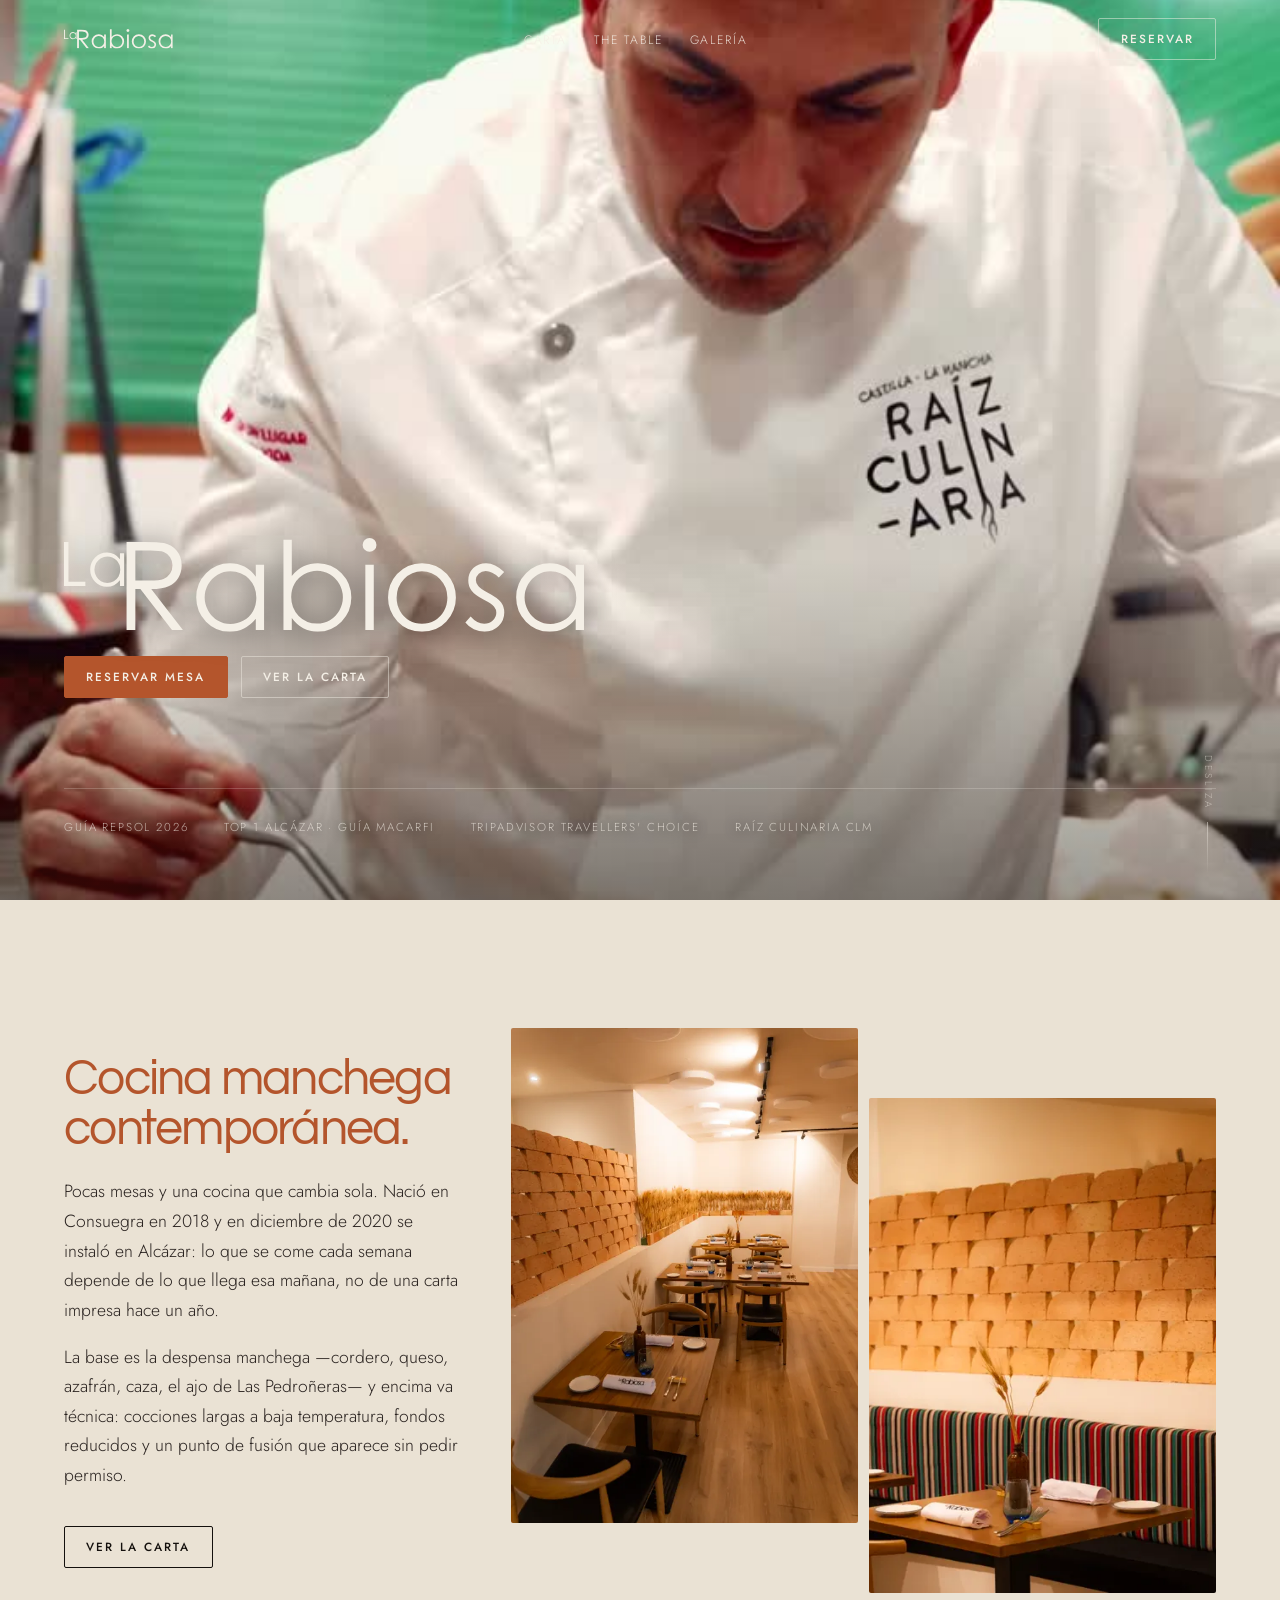
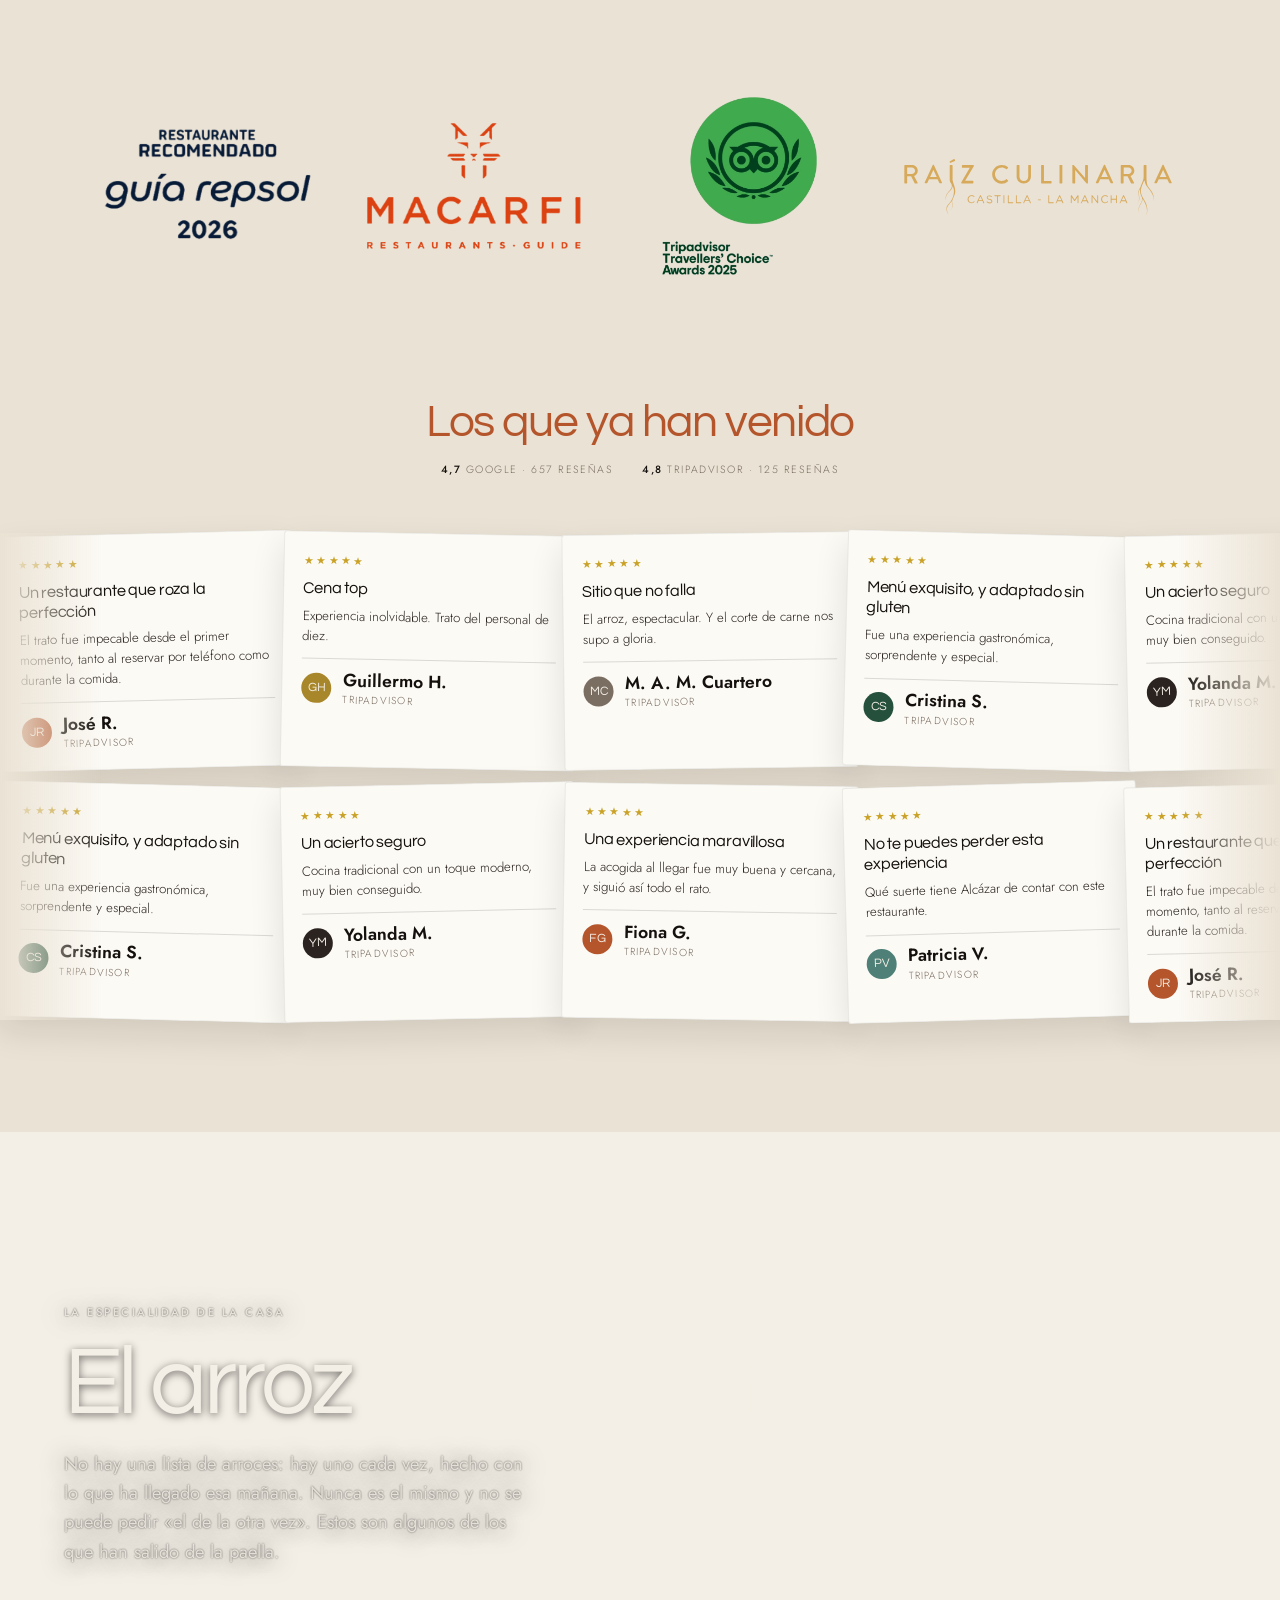
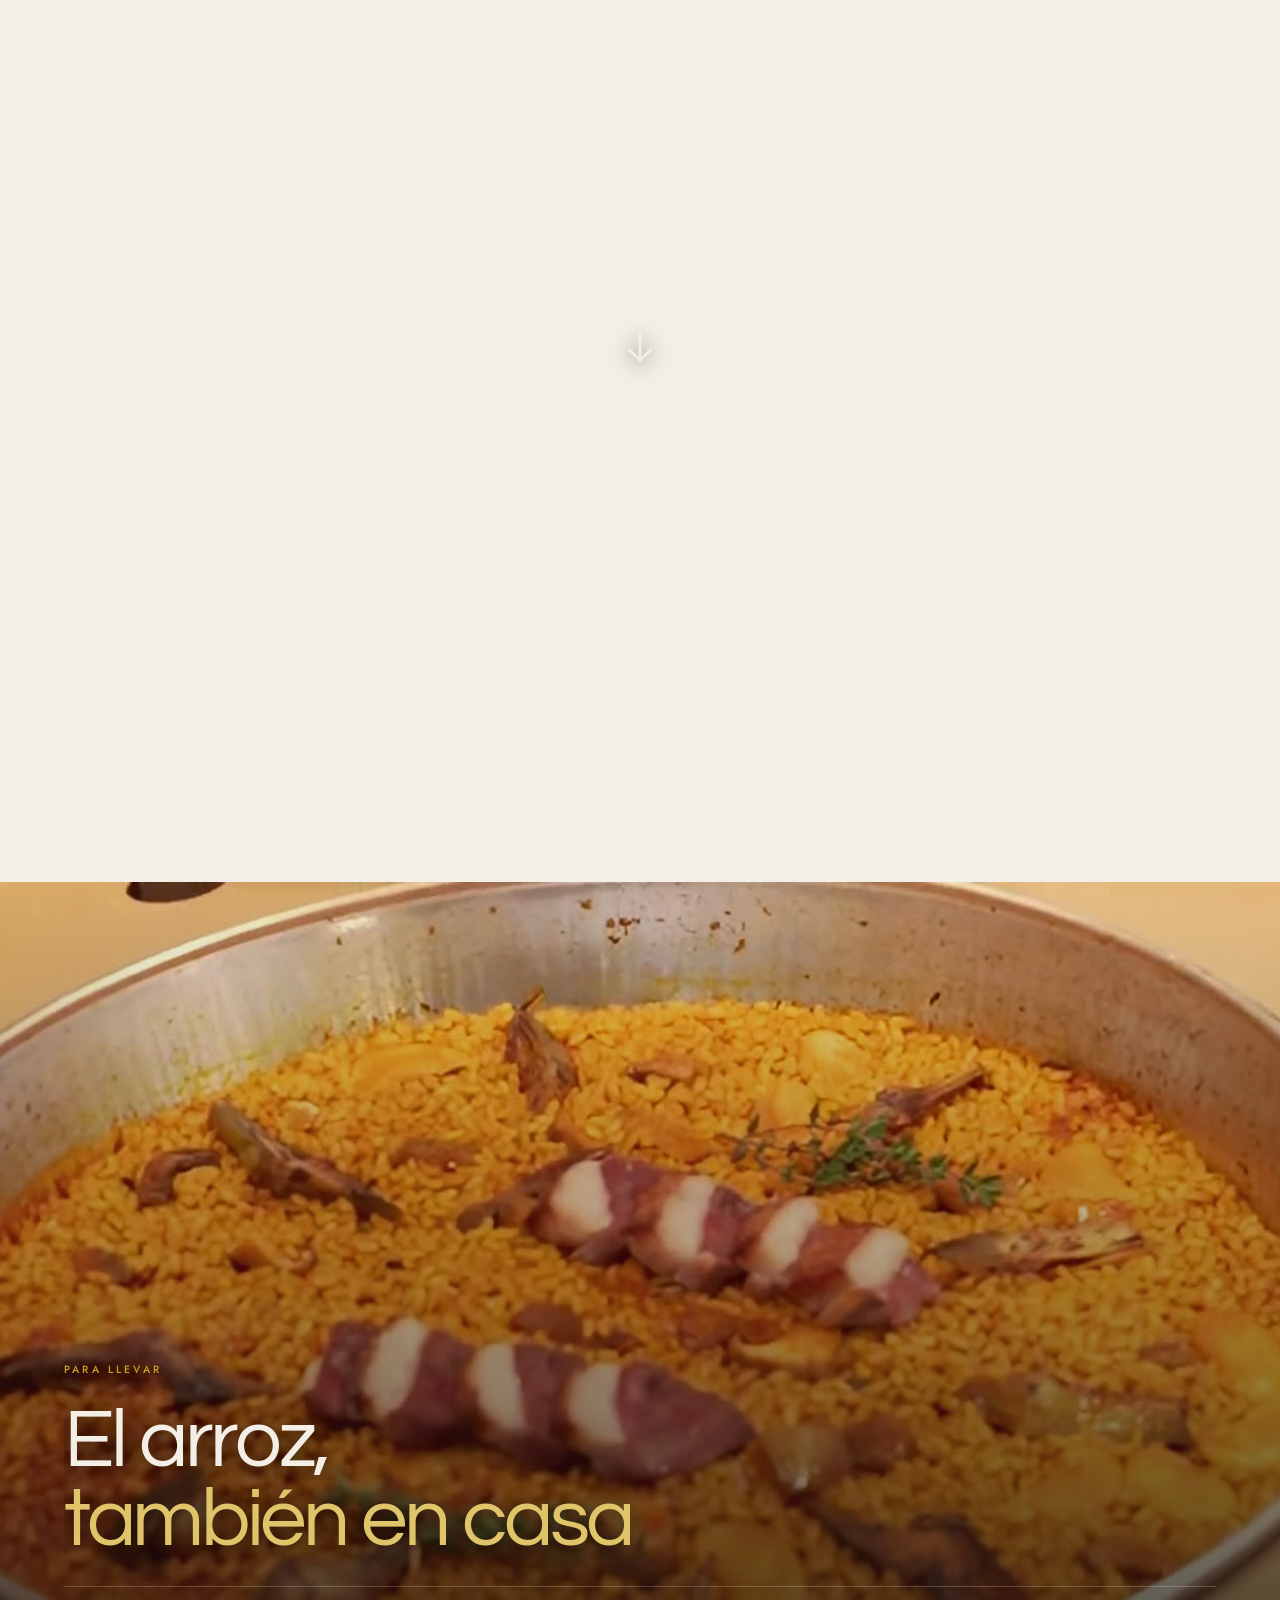
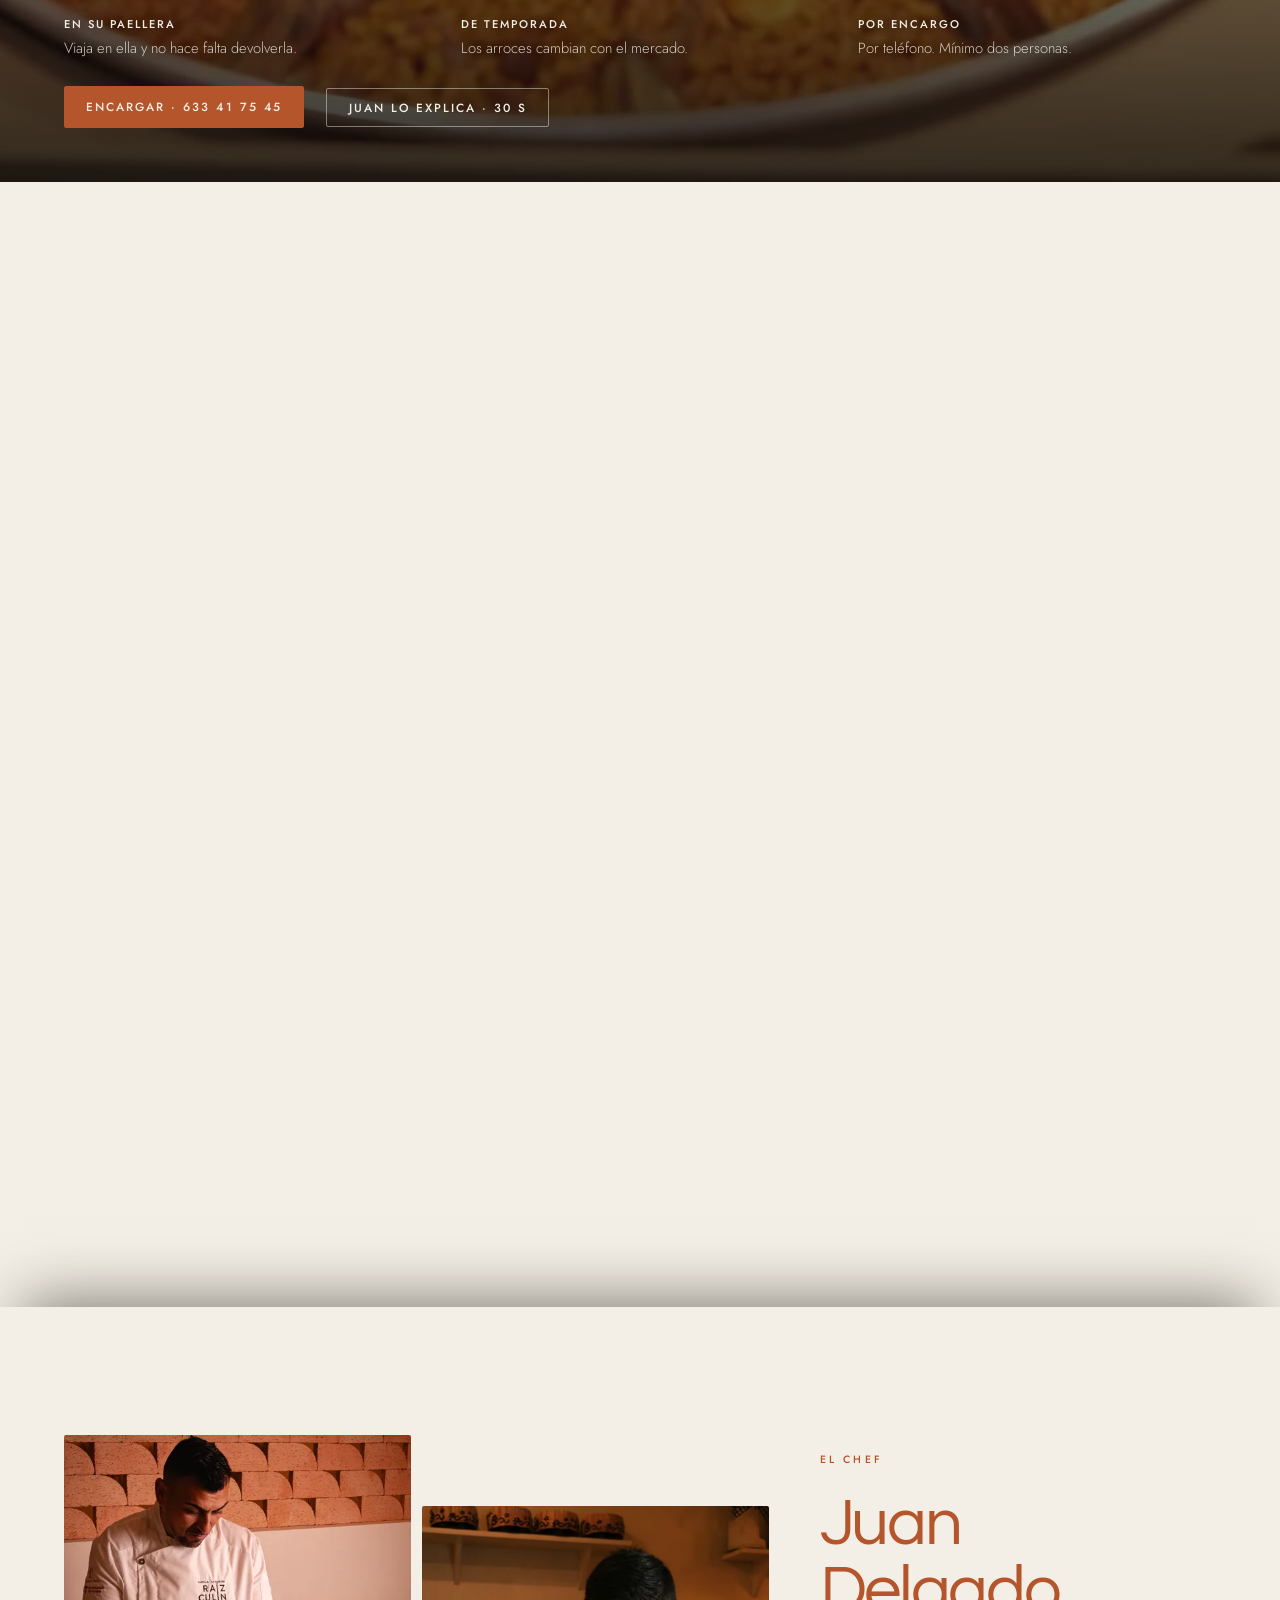
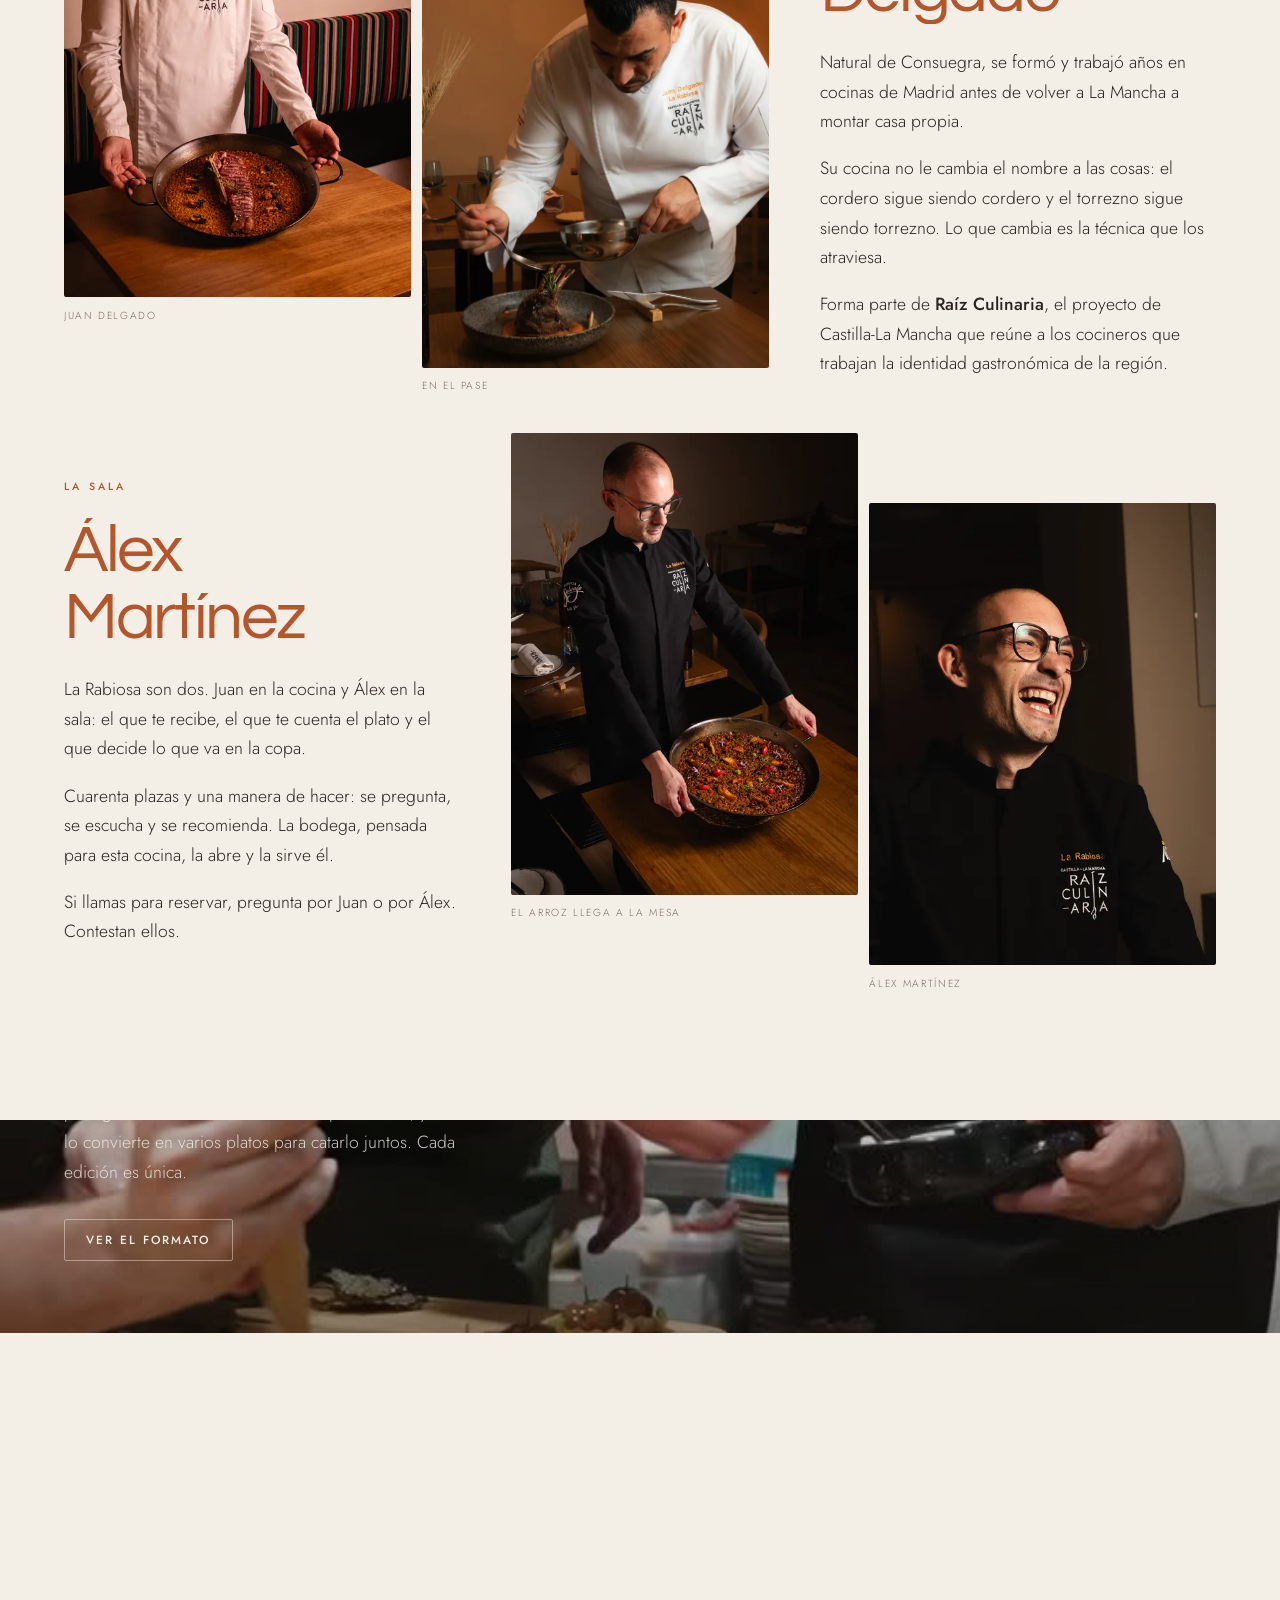
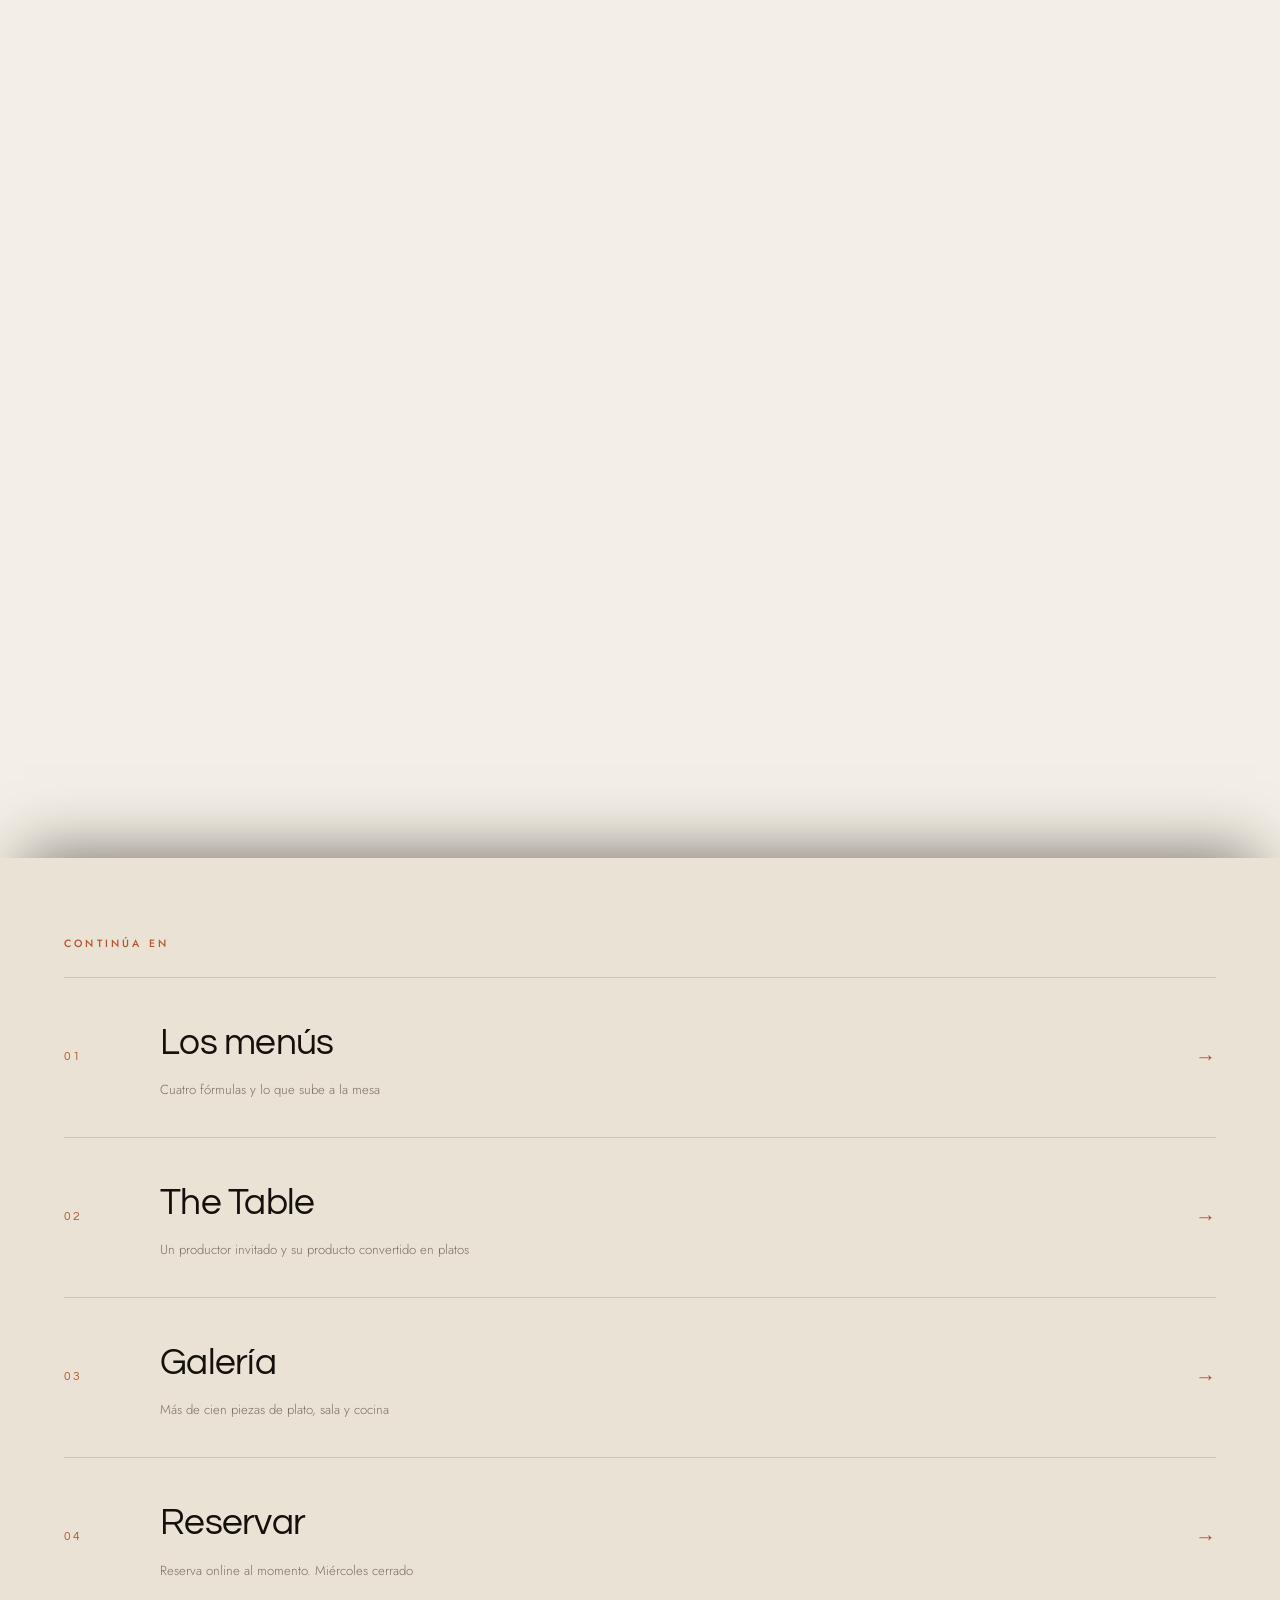
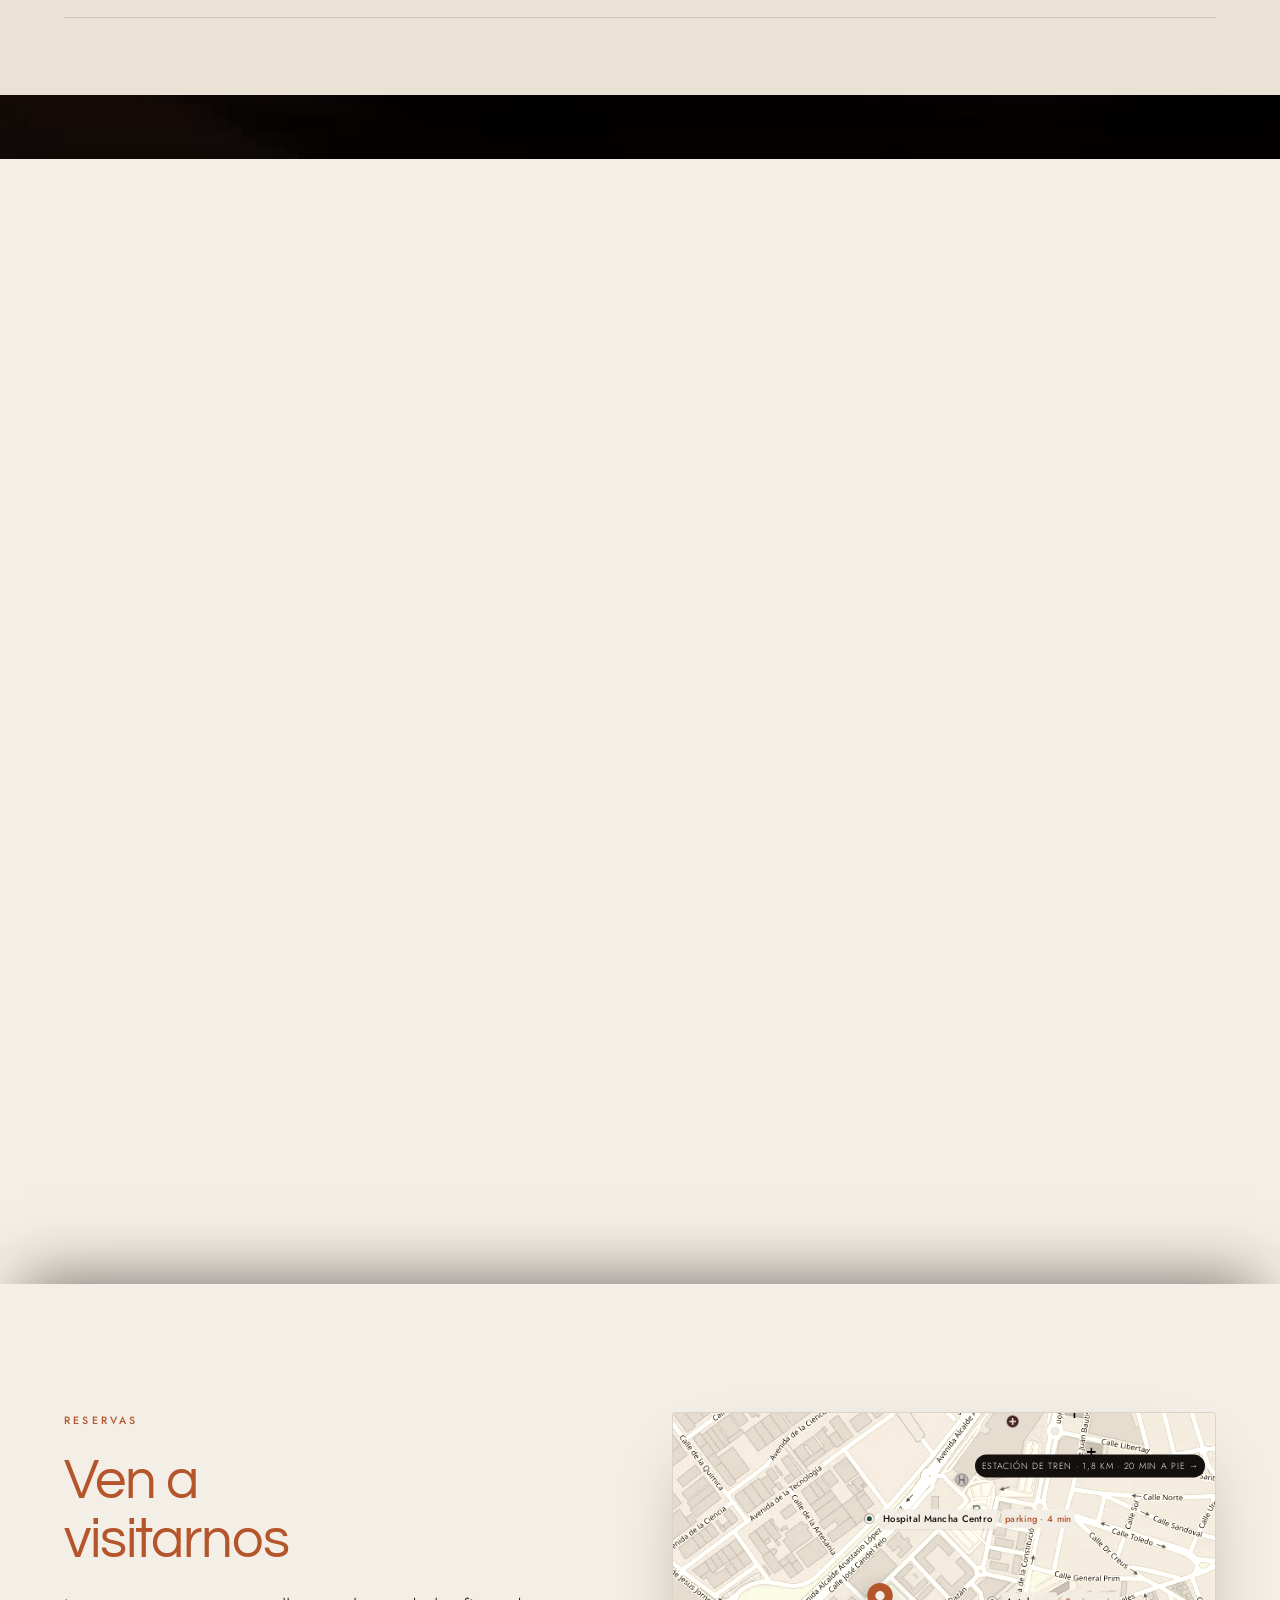
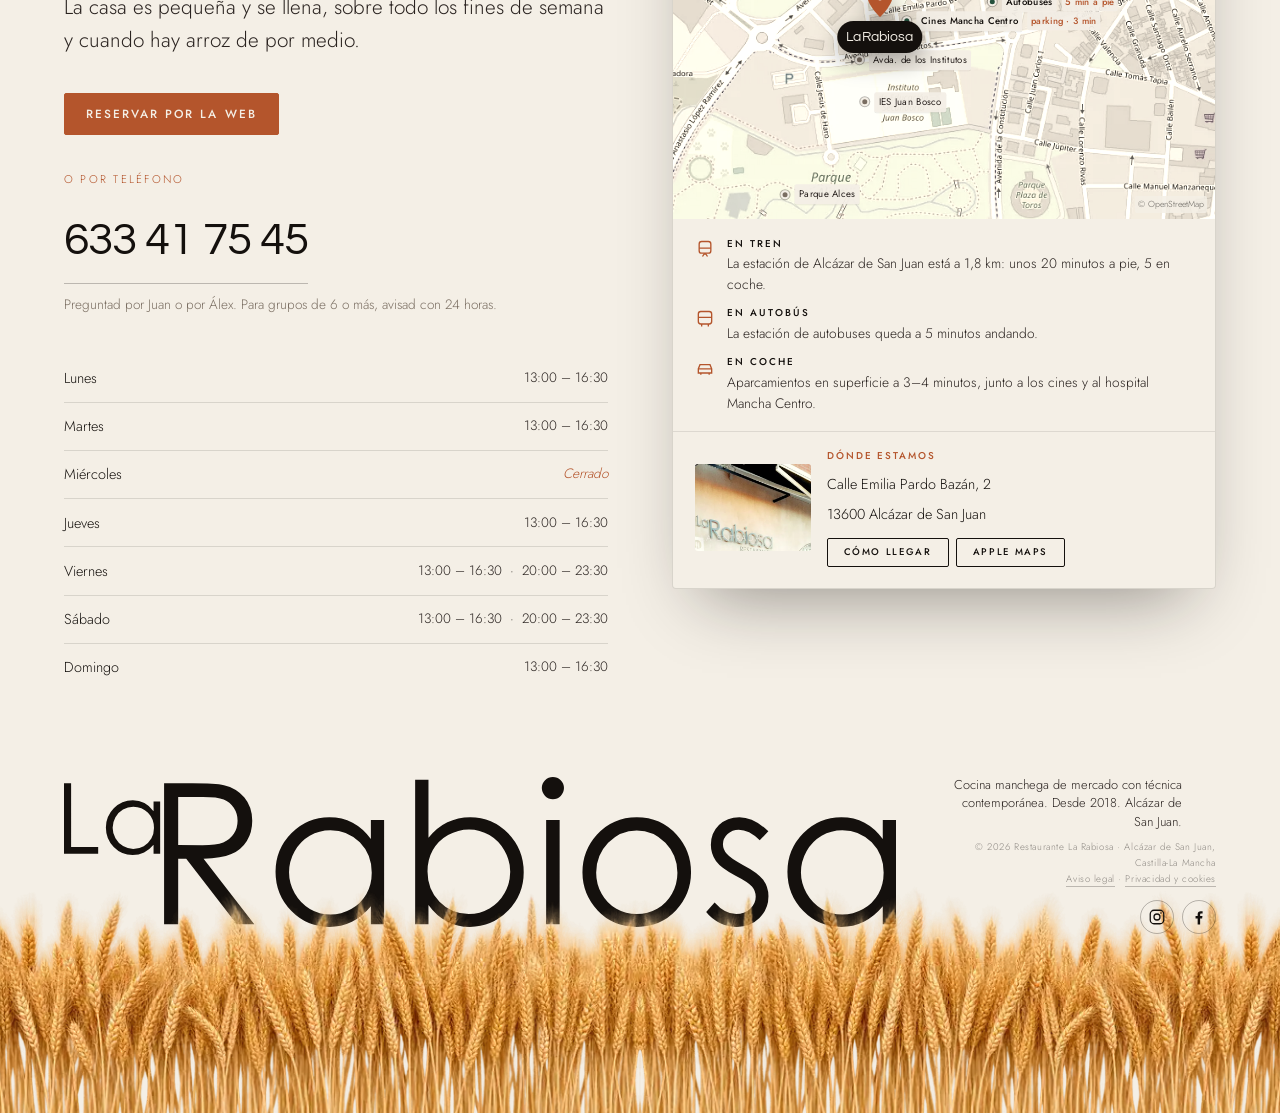
==== index.html @ cf9646ac "Web de La Rabiosa lista para publicar Sitio estático (HTML, CSS y JS sin build) del Restaurante La R" ====
<!DOCTYPE html>
<html lang="es">
<head>
<meta charset="utf-8">
<meta name="viewport" content="width=device-width, initial-scale=1">
<title>La Rabiosa · Restaurante en Alcázar de San Juan</title>
<meta name="description" content="Cocina manchega de mercado con técnica contemporánea. Chef Juan Delgado. Recomendado por la Guía Repsol 2026 y Top 1 de Alcázar de San Juan según la Guía Macarfi. Arroces al momento y menús degustación.">
<meta name="theme-color" content="#14100D">
<meta property="og:type" content="restaurant">
<meta property="og:title" content="La Rabiosa · Restaurante en Alcázar de San Juan">
<meta property="og:description" content="Cocina manchega de mercado con técnica contemporánea. Chef Juan Delgado.">
<meta property="og:image" content="assets/img/poster-hero.jpg?v=20260908">
<meta property="og:locale" content="es_ES">
<meta name="twitter:card" content="summary_large_image">
<link rel="preload" as="font" type="font/woff2" href="assets/fonts/questrial-latin.woff2" crossorigin>
<link rel="preload" as="font" type="font/woff2" href="assets/fonts/jost-latin-var.woff2" crossorigin>
<link rel="stylesheet" href="assets/css/site.css?v=20260917d">
<link rel="icon" href="assets/logo/favicon.svg" type="image/svg+xml">
<link rel="icon" href="assets/logo/favicon-32.png" sizes="32x32" type="image/png">
<link rel="apple-touch-icon" href="assets/logo/apple-touch-icon.png">
<link rel="manifest" href="site.webmanifest">

<script>
/* Intro: el logotipo aparece centrado sobre tinta y viaja hasta su sitio en el hero. En cada carga de la portada, nunca con movimiento reducido.
   Se decide aquí, antes de pintar, para que el hero no parpadee. */
(function(){try{
  var reduce = window.matchMedia('(prefers-reduced-motion: reduce)').matches;
  if(!reduce){ document.documentElement.classList.add('intro-on'); }   /* en cada carga de la portada */
}catch(e){}})();
</script>
<script type="application/ld+json">
{
  "@context":"https://schema.org","@type":"Restaurant",
  "name":"Restaurante La Rabiosa",
  "image":"assets/img/poster-hero.jpg?v=20260908",
  "servesCuisine":["Manchega","Española contemporánea","Arroces"],
  "priceRange":"€€€","telephone":"+34633417545",
  "address":{"@type":"PostalAddress","streetAddress":"Calle Emilia Pardo Bazán, 2","addressLocality":"Alcázar de San Juan","addressRegion":"Ciudad Real","postalCode":"13600","addressCountry":"ES"},
  "geo":{"@type":"GeoCoordinates","latitude":39.39271,"longitude":-3.22247},
  "openingHoursSpecification":[
    {"@type":"OpeningHoursSpecification","dayOfWeek":["Monday","Tuesday","Thursday","Friday","Saturday","Sunday"],"opens":"13:00","closes":"16:30"},
    {"@type":"OpeningHoursSpecification","dayOfWeek":["Friday","Saturday"],"opens":"20:00","closes":"23:30"}
  ],
  "acceptsReservations":"True"
}
</script>
</head>
<body>
<svg width="0" height="0" style="position:absolute" aria-hidden="true" focusable="false"><symbol id="lr-logo" viewBox="-41.87 -75.00 423.95 76.37"><path pathLength="1000" d="M-41.87-35.91L-41.87-71.83L-38.25-71.83L-38.25-39.38L-24.46-39.38L-24.46-35.91L-41.87-35.91ZM3.76-62.48L7.13-62.48L7.13-35.91L3.76-35.91L3.76-40.48Q1.61-37.87-1.06-36.55Q-3.73-35.23-6.91-35.23L-6.91-35.23Q-12.55-35.23-16.54-39.32Q-20.53-43.41-20.53-49.27L-20.53-49.27Q-20.53-55.00-16.50-59.08Q-12.47-63.16-6.81-63.16L-6.81-63.16Q-3.54-63.16-0.89-61.77Q1.76-60.38 3.76-57.59L3.76-57.59L3.76-62.48ZM-6.54-59.86L-6.54-59.86Q-9.40-59.86-11.81-58.46Q-14.23-57.06-15.66-54.52Q-17.09-51.98-17.09-49.15L-17.09-49.15Q-17.09-46.34-15.65-43.77Q-14.21-41.21-11.78-39.78Q-9.35-38.35-6.57-38.35L-6.57-38.35Q-3.76-38.35-1.24-39.77Q1.27-41.19 2.63-43.60Q3.98-46.02 3.98-49.05L3.98-49.05Q3.98-53.66 0.94-56.76Q-2.10-59.86-6.54-59.86ZM9.13 0L9.13-71.83L23.44-71.83Q35.40-71.83 39.65-70.85L39.65-70.85Q46.04-69.38 50.05-64.58Q54.05-59.77 54.05-52.73L54.05-52.73Q54.05-46.88 51.29-42.43Q48.54-37.99 43.41-35.72Q38.28-33.45 29.25-33.40L29.25-33.40L55.08 0L46.19 0L20.41-33.40L16.31-33.40L16.31 0L9.13 0ZM28.96-64.79L16.31-64.79L16.31-40.38L28.66-40.28Q35.84-40.28 39.28-41.65Q42.72-43.02 44.65-46.02Q46.58-49.02 46.58-52.73L46.58-52.73Q46.58-56.35 44.63-59.30Q42.68-62.26 39.50-63.53Q36.33-64.79 28.96-64.79L28.96-64.79ZM114.50-53.13L121.24-53.13L121.24 0L114.50 0L114.50-9.13Q110.21-3.91 104.86-1.27Q99.51 1.37 93.16 1.37L93.16 1.37Q81.88 1.37 73.90-6.81Q65.92-14.99 65.92-26.71L65.92-26.71Q65.92-38.18 73.97-46.34Q82.03-54.49 93.36-54.49L93.36-54.49Q99.90-54.49 105.20-51.71Q110.50-48.93 114.50-43.36L114.50-43.36L114.50-53.13ZM93.90-47.90L93.90-47.90Q88.18-47.90 83.35-45.09Q78.52-42.29 75.66-37.21Q72.80-32.13 72.80-26.46L72.80-26.46Q72.80-20.85 75.68-15.72Q78.56-10.60 83.42-7.74Q88.28-4.88 93.85-4.88L93.85-4.88Q99.46-4.88 104.49-7.71Q109.52-10.55 112.23-15.38Q114.94-20.21 114.94-26.27L114.94-26.27Q114.94-35.50 108.86-41.70Q102.78-47.90 93.90-47.90ZM143.85 0L137.06 0L137.06-73.63L143.85-73.63L143.85-43.99Q148.14-49.27 153.47-51.88Q158.79-54.49 165.14-54.49L165.14-54.49Q176.42-54.49 184.40-46.31Q192.38-38.13 192.38-26.46L192.38-26.46Q192.38-14.94 184.33-6.79Q176.27 1.37 164.94 1.37L164.94 1.37Q158.45 1.37 153.17-1.42Q147.90-4.20 143.85-9.77L143.85-9.77L143.85 0ZM164.40-5.22L164.40-5.22Q170.12-5.22 174.95-8.03Q179.79-10.84 182.64-15.92Q185.50-21.00 185.50-26.66L185.50-26.66Q185.50-32.32 182.62-37.45Q179.74-42.58 174.88-45.43Q170.02-48.29 164.50-48.29L164.50-48.29Q158.89-48.29 153.83-45.43Q148.78-42.58 146.07-37.74Q143.36-32.91 143.36-26.86L143.36-26.86Q143.36-17.63 149.44-11.43Q155.52-5.22 164.40-5.22ZM207.23-75L207.23-75Q209.57-75 211.23-73.34Q212.89-71.68 212.89-69.34L212.89-69.34Q212.89-67.04 211.23-65.38Q209.57-63.72 207.23-63.72L207.23-63.72Q204.93-63.72 203.27-65.38Q201.61-67.04 201.61-69.34L201.61-69.34Q201.61-71.68 203.27-73.34Q204.93-75 207.23-75ZM203.81 0L203.81-53.13L210.69-53.13L210.69 0L203.81 0ZM250-54.49L250-54.49Q262.26-54.49 270.31-45.61L270.31-45.61Q277.64-37.50 277.64-26.42L277.64-26.42Q277.64-15.28 269.90-6.96Q262.16 1.37 250 1.37L250 1.37Q237.79 1.37 230.05-6.96Q222.31-15.28 222.31-26.42L222.31-26.42Q222.31-37.45 229.64-45.56L229.64-45.56Q237.70-54.49 250-54.49ZM250-47.80L250-47.80Q241.50-47.80 235.40-41.50Q229.30-35.21 229.30-26.27L229.30-26.27Q229.30-20.51 232.08-15.53Q234.86-10.55 239.60-7.84Q244.34-5.13 250-5.13L250-5.13Q255.66-5.13 260.40-7.84Q265.14-10.55 267.92-15.53Q270.70-20.51 270.70-26.27L270.70-26.27Q270.70-35.21 264.58-41.50Q258.45-47.80 250-47.80ZM317.04-47.31L317.04-47.31L312.65-42.77Q307.18-48.10 301.95-48.10L301.95-48.10Q298.63-48.10 296.26-45.90Q293.90-43.70 293.90-40.77L293.90-40.77Q293.90-38.18 295.85-35.84L295.85-35.84Q297.80-33.45 304.05-30.22L304.05-30.22Q311.67-26.27 314.40-22.61L314.40-22.61Q317.09-18.90 317.09-14.26L317.09-14.26Q317.09-7.71 312.50-3.17Q307.91 1.37 301.03 1.37L301.03 1.37Q296.44 1.37 292.26-0.63Q288.09-2.64 285.35-6.15L285.35-6.15L289.65-11.04Q294.87-5.13 300.73-5.13L300.73-5.13Q304.83-5.13 307.71-7.76Q310.60-10.40 310.60-13.96L310.60-13.96Q310.60-16.89 308.69-19.19L308.69-19.19Q306.79-21.44 300.10-24.85L300.10-24.85Q292.92-28.56 290.33-32.18L290.33-32.18Q287.74-35.79 287.74-40.43L287.74-40.43Q287.74-46.48 291.87-50.49Q296.00-54.49 302.29-54.49L302.29-54.49Q309.62-54.49 317.04-47.31ZM375.34-53.13L382.08-53.13L382.08 0L375.34 0L375.34-9.13Q371.04-3.91 365.70-1.27Q360.35 1.37 354.00 1.37L354.00 1.37Q342.72 1.37 334.74-6.81Q326.76-14.99 326.76-26.71L326.76-26.71Q326.76-38.18 334.81-46.34Q342.87-54.49 354.20-54.49L354.20-54.49Q360.74-54.49 366.04-51.71Q371.34-48.93 375.34-43.36L375.34-43.36L375.34-53.13ZM354.74-47.90L354.74-47.90Q349.02-47.90 344.19-45.09Q339.36-42.29 336.50-37.21Q333.64-32.13 333.64-26.46L333.64-26.46Q333.64-20.85 336.52-15.72Q339.40-10.60 344.26-7.74Q349.12-4.88 354.69-4.88L354.69-4.88Q360.30-4.88 365.33-7.71Q370.36-10.55 373.07-15.38Q375.78-20.21 375.78-26.27L375.78-26.27Q375.78-35.50 369.70-41.70Q363.62-47.90 354.74-47.90Z"/></symbol></svg>

<div class="intro" id="intro" aria-hidden="true"><div class="intro-scene"><svg class="brand-mark intro-mark" id="introMark" viewBox="0 0 423.95 76.37" aria-hidden="true" focusable="false"><use href="#lr-logo"/></svg><div class="intro-field"></div></div></div>

<nav class="nav nav--brand-late">
  <a href="#top" class="brand" aria-label="La Rabiosa, inicio"><svg class="brand-mark" viewBox="0 0 423.95 76.37" aria-hidden="true" focusable="false"><use href="#lr-logo"/></svg></a>
  <ul class="nav-links">
    <li><a href="carta.html">Carta</a></li>
    <li><a href="the-table.html">The Table</a></li>
    <li><a href="galeria.html">Galería</a></li>
    <li class="nav-mobile-only"><a href="reservar.html">Reservar</a></li>
  </ul>
  <a href="reservar.html" class="btn btn--nav">Reservar</a>
  <button class="burger" aria-label="Abrir menú" aria-expanded="false"><span></span><span></span><span></span></button>
</nav>

<!-- ═══════════ HERO — sin tocar ═══════════ -->
<header class="hero" id="top" data-nav-hold>
  <!-- Vídeo a sangre. Dos versiones: 1620×2880 reescalada con lanczos + nitidez para escritorio (mínimo zoom posible) y 1080×1920 para móvil. La elige el script de abajo antes de que empiece la descarga. -->
  <video autoplay muted loop playsinline poster="assets/img/poster-hero.jpg?v=20260908d" aria-hidden="true" data-src="assets/video/hero-720.mp4?v=20260915j" data-src-hd="assets/video/hero-wide.mp4?v=20260915j"></video>
  <script>(function(){var v=document.currentScript.previousElementSibling;var hd=window.innerWidth>=961;v.src=hd?v.dataset.srcHd:v.dataset.src;})();</script>
  <div class="hero-inner">
    <div class="hero-grid">
      <h1 class="hero-logo"><span class="sr">La Rabiosa</span><svg class="brand-mark" viewBox="0 0 423.95 76.37" aria-hidden="true" focusable="false"><use href="#lr-logo"/></svg></h1>
      <div class="hero-cta">
        <a href="reservar.html" class="btn btn--clay">Reservar mesa</a>
        <a href="carta.html" class="btn btn--ghost-light">Ver la carta</a>
      </div>
      <div class="hero-meta">
        <span>Guía Repsol 2026</span>
        <span>Top 1 Alcázar · Guía Macarfi</span>
        <span>Tripadvisor Travellers' Choice</span>
        <span>Raíz Culinaria CLM</span>
      </div>
    </div>
  </div>
  <div class="scroll-hint" aria-hidden="true">Desliza</div>
</header>

<!-- ═══════════ 02+03 · PROFUNDIDAD ═══════════
     El vídeo queda fijo al fondo. «La casa» pasa por
     encima como panel opaco; al irse, descubre el vídeo,
     que entra en 3D. Después el carrusel sube delante.
     ═══════════════════════════════════════════════ -->
<div class="depth">

  <div class="depth-bg" aria-hidden="true">
    <div class="depth-bg-in">
      <video muted loop playsinline preload="none" poster="assets/img/poster-arroces.jpg?v=20260908e" data-src="assets/video/arroces-720.mp4?v=20260915j" data-src-hd="assets/video/arroces-wide.mp4?v=20260915j"></video>
      <div class="depth-veil"></div>
    </div>
  </div>

  <!-- panel opaco por encima del vídeo -->
  <section class="sec depth-panel" id="casa">
    <div class="wrap editorial editorial--foto">
      <div>
        <h2>
          <span class="rl"><span><em>Cocina manchega</em></span></span>
          <span class="rl"><span><em>contemporánea.</em></span></span>
        </h2>
        <div class="body">
          <p>Pocas mesas y una cocina que cambia sola. Nació en Consuegra en 2018 y en diciembre de 2020 se instaló en Alcázar: lo que se come cada semana depende de lo que llega esa mañana, no de una carta impresa hace un año.</p>
          <p>La base es la despensa manchega —cordero, queso, azafrán, caza, el ajo de Las Pedroñeras— y encima va técnica: cocciones largas a baja temperatura, fondos reducidos y un punto de fusión que aparece sin pedir permiso.</p>
        </div>
        <div style="margin-top:2.2rem"><a href="carta.html" class="btn btn--ink">Ver la carta</a></div>
      </div>

      <div class="cluster cluster--duo">
        <figure class="mask mask--wait">
          <img src="assets/w/sala-2025-1-sm.webp" srcset="assets/w/sala-2025-1-sm.webp 800w, assets/w/sala-2025-1.webp 1600w" sizes="(max-width:620px) 90vw, 30vw" alt="El comedor de La Rabiosa, con la pared de ladrillo y las espigas" style="object-position:50% 70%" loading="lazy" width="800" height="1200">
        </figure>
        <figure class="mask mask--wait">
          <img src="assets/w/mesa-rayas-sm.webp?v=20260917a" srcset="assets/w/mesa-rayas-sm.webp?v=20260917a 440w, assets/w/mesa-rayas.webp?v=20260917a 880w" sizes="(max-width:620px) 90vw, 30vw" alt="Mesa junto al banco de rayas, con la servilleta de la casa" loading="lazy" width="440" height="587">
        </figure>
      </div>
    </div>
  </section>

  <!-- ═══ SELLOS · placas de las guías ═══
       Recortadas del material propio del restaurante.
       Ver LEEME.md — Raíz Culinaria va compuesta.
       ═══════════════════════════════════════ -->
  <section class="sellos" data-arrive aria-label="Reconocimientos">
    <div class="sellos-in">

      <div class="sello">
        <img src="assets/sellos/repsol.webp?v=1787742518" alt="Restaurante Recomendado por la Guía Repsol 2026" loading="lazy" width="500" height="230">
      </div>

      <div class="sello sello--medio">
        <img src="assets/sellos/macarfi.webp?v=1787743295" alt="Guía Macarfi 2026" loading="lazy" width="420" height="188">
      </div>

      <div class="sello sello--grande">
        <img src="assets/sellos/tripadvisor.webp?v=1787742518" alt="Tripadvisor Travellers' Choice Awards 2025" loading="lazy" width="460" height="550">
      </div>

      <div class="sello sello--apaisada">
        <img src="assets/sellos/raiz.svg?v=1787742518" alt="Raíz Culinaria · Castilla-La Mancha" loading="lazy" width="626" height="133">
      </div>

    </div>
  </section>

  <!-- ═══ RESEÑAS · carrusel infinito ═══
       Textos reales de Tripadvisor. Ver LEEME.md
       ═══════════════════════════════════════ -->
  <section class="stack" id="resenas" aria-label="Reseñas de clientes">

    <div class="stack-head">
      <h2><em>Los que ya han venido</em></h2>
      <p class="stack-score">
        <span><b>4,7</b> Google · 657 reseñas</span>
        <span><b>4,8</b> Tripadvisor · 125 reseñas</span>
      </p>
    </div>

    <div class="rvmq-wrap">
      <div class="rvmq">
        <div class="rvrow rvrow--a">
          <article class="rv" style="--r:-1.4deg">
            <div class="stars" aria-label="5 sobre 5">★★★★★</div>
            <h3>Un restaurante que roza la perfección</h3>
            <p>El trato fue impecable desde el primer momento, tanto al reservar por teléfono como durante la comida.</p>
            <footer>
              <span class="rv-ini" style="--av:#B4552C" aria-hidden="true">JR</span>
              <span class="rv-who"><b>José R.</b><span class="src">Tripadvisor</span></span>
            </footer>
          </article>
          <article class="rv" style="--r:1.1deg">
            <div class="stars" aria-label="5 sobre 5">★★★★★</div>
            <h3>Cena top</h3>
            <p>Experiencia inolvidable. Trato del personal de diez.</p>
            <footer>
              <span class="rv-ini" style="--av:#A8862A" aria-hidden="true">GH</span>
              <span class="rv-who"><b>Guillermo H.</b><span class="src">Tripadvisor</span></span>
            </footer>
          </article>
          <article class="rv" style="--r:-0.8deg">
            <div class="stars" aria-label="5 sobre 5">★★★★★</div>
            <h3>Sitio que no falla</h3>
            <p>El arroz, espectacular. Y el corte de carne nos supo a gloria.</p>
            <footer>
              <span class="rv-ini" style="--av:#7A6E62" aria-hidden="true">MC</span>
              <span class="rv-who"><b>M. A. M. Cuartero</b><span class="src">Tripadvisor</span></span>
            </footer>
          </article>
          <article class="rv" style="--r:1.5deg">
            <div class="stars" aria-label="5 sobre 5">★★★★★</div>
            <h3>Menú exquisito, y adaptado sin gluten</h3>
            <p>Fue una experiencia gastronómica, sorprendente y especial.</p>
            <footer>
              <span class="rv-ini" style="--av:#24503C" aria-hidden="true">CS</span>
              <span class="rv-who"><b>Cristina S.</b><span class="src">Tripadvisor</span></span>
            </footer>
          </article>
          <article class="rv" style="--r:-1.2deg">
            <div class="stars" aria-label="5 sobre 5">★★★★★</div>
            <h3>Un acierto seguro</h3>
            <p>Cocina tradicional con un toque moderno, muy bien conseguido.</p>
            <footer>
              <span class="rv-ini" style="--av:#2A2320" aria-hidden="true">YM</span>
              <span class="rv-who"><b>Yolanda M.</b><span class="src">Tripadvisor</span></span>
            </footer>
          </article>
          <article class="rv" style="--r:0.9deg">
            <div class="stars" aria-label="5 sobre 5">★★★★★</div>
            <h3>Una experiencia maravillosa</h3>
            <p>La acogida al llegar fue muy buena y cercana, y siguió así todo el rato.</p>
            <footer>
              <span class="rv-ini" style="--av:#B4552C" aria-hidden="true">FG</span>
              <span class="rv-who"><b>Fiona G.</b><span class="src">Tripadvisor</span></span>
            </footer>
          </article>
          <article class="rv" style="--r:-1.6deg">
            <div class="stars" aria-label="5 sobre 5">★★★★★</div>
            <h3>No te puedes perder esta experiencia</h3>
            <p>Qué suerte tiene Alcázar de contar con este restaurante.</p>
            <footer>
              <span class="rv-ini" style="--av:#4E8078" aria-hidden="true">PV</span>
              <span class="rv-who"><b>Patricia V.</b><span class="src">Tripadvisor</span></span>
            </footer>
          </article>
          <article class="rv" style="--r:1.1deg" aria-hidden="true">
            <div class="stars" aria-label="5 sobre 5">★★★★★</div>
            <h3>Un restaurante que roza la perfección</h3>
            <p>El trato fue impecable desde el primer momento, tanto al reservar por teléfono como durante la comida.</p>
            <footer>
              <span class="rv-ini" style="--av:#B4552C" aria-hidden="true">JR</span>
              <span class="rv-who"><b>José R.</b><span class="src">Tripadvisor</span></span>
            </footer>
          </article>
          <article class="rv" style="--r:-0.8deg" aria-hidden="true">
            <div class="stars" aria-label="5 sobre 5">★★★★★</div>
            <h3>Cena top</h3>
            <p>Experiencia inolvidable. Trato del personal de diez.</p>
            <footer>
              <span class="rv-ini" style="--av:#A8862A" aria-hidden="true">GH</span>
              <span class="rv-who"><b>Guillermo H.</b><span class="src">Tripadvisor</span></span>
            </footer>
          </article>
          <article class="rv" style="--r:1.5deg" aria-hidden="true">
            <div class="stars" aria-label="5 sobre 5">★★★★★</div>
            <h3>Sitio que no falla</h3>
            <p>El arroz, espectacular. Y el corte de carne nos supo a gloria.</p>
            <footer>
              <span class="rv-ini" style="--av:#7A6E62" aria-hidden="true">MC</span>
              <span class="rv-who"><b>M. A. M. Cuartero</b><span class="src">Tripadvisor</span></span>
            </footer>
          </article>
          <article class="rv" style="--r:-1.2deg" aria-hidden="true">
            <div class="stars" aria-label="5 sobre 5">★★★★★</div>
            <h3>Menú exquisito, y adaptado sin gluten</h3>
            <p>Fue una experiencia gastronómica, sorprendente y especial.</p>
            <footer>
              <span class="rv-ini" style="--av:#24503C" aria-hidden="true">CS</span>
              <span class="rv-who"><b>Cristina S.</b><span class="src">Tripadvisor</span></span>
            </footer>
          </article>
          <article class="rv" style="--r:0.9deg" aria-hidden="true">
            <div class="stars" aria-label="5 sobre 5">★★★★★</div>
            <h3>Un acierto seguro</h3>
            <p>Cocina tradicional con un toque moderno, muy bien conseguido.</p>
            <footer>
              <span class="rv-ini" style="--av:#2A2320" aria-hidden="true">YM</span>
              <span class="rv-who"><b>Yolanda M.</b><span class="src">Tripadvisor</span></span>
            </footer>
          </article>
          <article class="rv" style="--r:-1.6deg" aria-hidden="true">
            <div class="stars" aria-label="5 sobre 5">★★★★★</div>
            <h3>Una experiencia maravillosa</h3>
            <p>La acogida al llegar fue muy buena y cercana, y siguió así todo el rato.</p>
            <footer>
              <span class="rv-ini" style="--av:#B4552C" aria-hidden="true">FG</span>
              <span class="rv-who"><b>Fiona G.</b><span class="src">Tripadvisor</span></span>
            </footer>
          </article>
          <article class="rv" style="--r:-1.4deg" aria-hidden="true">
            <div class="stars" aria-label="5 sobre 5">★★★★★</div>
            <h3>No te puedes perder esta experiencia</h3>
            <p>Qué suerte tiene Alcázar de contar con este restaurante.</p>
            <footer>
              <span class="rv-ini" style="--av:#4E8078" aria-hidden="true">PV</span>
              <span class="rv-who"><b>Patricia V.</b><span class="src">Tripadvisor</span></span>
            </footer>
          </article>
        </div>
        <div class="rvrow rvrow--b">
          <article class="rv" style="--r:1.5deg">
            <div class="stars" aria-label="5 sobre 5">★★★★★</div>
            <h3>Menú exquisito, y adaptado sin gluten</h3>
            <p>Fue una experiencia gastronómica, sorprendente y especial.</p>
            <footer>
              <span class="rv-ini" style="--av:#24503C" aria-hidden="true">CS</span>
              <span class="rv-who"><b>Cristina S.</b><span class="src">Tripadvisor</span></span>
            </footer>
          </article>
          <article class="rv" style="--r:-1.2deg">
            <div class="stars" aria-label="5 sobre 5">★★★★★</div>
            <h3>Un acierto seguro</h3>
            <p>Cocina tradicional con un toque moderno, muy bien conseguido.</p>
            <footer>
              <span class="rv-ini" style="--av:#2A2320" aria-hidden="true">YM</span>
              <span class="rv-who"><b>Yolanda M.</b><span class="src">Tripadvisor</span></span>
            </footer>
          </article>
          <article class="rv" style="--r:0.9deg">
            <div class="stars" aria-label="5 sobre 5">★★★★★</div>
            <h3>Una experiencia maravillosa</h3>
            <p>La acogida al llegar fue muy buena y cercana, y siguió así todo el rato.</p>
            <footer>
              <span class="rv-ini" style="--av:#B4552C" aria-hidden="true">FG</span>
              <span class="rv-who"><b>Fiona G.</b><span class="src">Tripadvisor</span></span>
            </footer>
          </article>
          <article class="rv" style="--r:-1.6deg">
            <div class="stars" aria-label="5 sobre 5">★★★★★</div>
            <h3>No te puedes perder esta experiencia</h3>
            <p>Qué suerte tiene Alcázar de contar con este restaurante.</p>
            <footer>
              <span class="rv-ini" style="--av:#4E8078" aria-hidden="true">PV</span>
              <span class="rv-who"><b>Patricia V.</b><span class="src">Tripadvisor</span></span>
            </footer>
          </article>
          <article class="rv" style="--r:-1.4deg">
            <div class="stars" aria-label="5 sobre 5">★★★★★</div>
            <h3>Un restaurante que roza la perfección</h3>
            <p>El trato fue impecable desde el primer momento, tanto al reservar por teléfono como durante la comida.</p>
            <footer>
              <span class="rv-ini" style="--av:#B4552C" aria-hidden="true">JR</span>
              <span class="rv-who"><b>José R.</b><span class="src">Tripadvisor</span></span>
            </footer>
          </article>
          <article class="rv" style="--r:1.1deg">
            <div class="stars" aria-label="5 sobre 5">★★★★★</div>
            <h3>Cena top</h3>
            <p>Experiencia inolvidable. Trato del personal de diez.</p>
            <footer>
              <span class="rv-ini" style="--av:#A8862A" aria-hidden="true">GH</span>
              <span class="rv-who"><b>Guillermo H.</b><span class="src">Tripadvisor</span></span>
            </footer>
          </article>
          <article class="rv" style="--r:-0.8deg">
            <div class="stars" aria-label="5 sobre 5">★★★★★</div>
            <h3>Sitio que no falla</h3>
            <p>El arroz, espectacular. Y el corte de carne nos supo a gloria.</p>
            <footer>
              <span class="rv-ini" style="--av:#7A6E62" aria-hidden="true">MC</span>
              <span class="rv-who"><b>M. A. M. Cuartero</b><span class="src">Tripadvisor</span></span>
            </footer>
          </article>
          <article class="rv" style="--r:-1.2deg" aria-hidden="true">
            <div class="stars" aria-label="5 sobre 5">★★★★★</div>
            <h3>Menú exquisito, y adaptado sin gluten</h3>
            <p>Fue una experiencia gastronómica, sorprendente y especial.</p>
            <footer>
              <span class="rv-ini" style="--av:#24503C" aria-hidden="true">CS</span>
              <span class="rv-who"><b>Cristina S.</b><span class="src">Tripadvisor</span></span>
            </footer>
          </article>
          <article class="rv" style="--r:0.9deg" aria-hidden="true">
            <div class="stars" aria-label="5 sobre 5">★★★★★</div>
            <h3>Un acierto seguro</h3>
            <p>Cocina tradicional con un toque moderno, muy bien conseguido.</p>
            <footer>
              <span class="rv-ini" style="--av:#2A2320" aria-hidden="true">YM</span>
              <span class="rv-who"><b>Yolanda M.</b><span class="src">Tripadvisor</span></span>
            </footer>
          </article>
          <article class="rv" style="--r:-1.6deg" aria-hidden="true">
            <div class="stars" aria-label="5 sobre 5">★★★★★</div>
            <h3>Una experiencia maravillosa</h3>
            <p>La acogida al llegar fue muy buena y cercana, y siguió así todo el rato.</p>
            <footer>
              <span class="rv-ini" style="--av:#B4552C" aria-hidden="true">FG</span>
              <span class="rv-who"><b>Fiona G.</b><span class="src">Tripadvisor</span></span>
            </footer>
          </article>
          <article class="rv" style="--r:-1.4deg" aria-hidden="true">
            <div class="stars" aria-label="5 sobre 5">★★★★★</div>
            <h3>No te puedes perder esta experiencia</h3>
            <p>Qué suerte tiene Alcázar de contar con este restaurante.</p>
            <footer>
              <span class="rv-ini" style="--av:#4E8078" aria-hidden="true">PV</span>
              <span class="rv-who"><b>Patricia V.</b><span class="src">Tripadvisor</span></span>
            </footer>
          </article>
          <article class="rv" style="--r:1.1deg" aria-hidden="true">
            <div class="stars" aria-label="5 sobre 5">★★★★★</div>
            <h3>Un restaurante que roza la perfección</h3>
            <p>El trato fue impecable desde el primer momento, tanto al reservar por teléfono como durante la comida.</p>
            <footer>
              <span class="rv-ini" style="--av:#B4552C" aria-hidden="true">JR</span>
              <span class="rv-who"><b>José R.</b><span class="src">Tripadvisor</span></span>
            </footer>
          </article>
          <article class="rv" style="--r:-0.8deg" aria-hidden="true">
            <div class="stars" aria-label="5 sobre 5">★★★★★</div>
            <h3>Cena top</h3>
            <p>Experiencia inolvidable. Trato del personal de diez.</p>
            <footer>
              <span class="rv-ini" style="--av:#A8862A" aria-hidden="true">GH</span>
              <span class="rv-who"><b>Guillermo H.</b><span class="src">Tripadvisor</span></span>
            </footer>
          </article>
          <article class="rv" style="--r:1.5deg" aria-hidden="true">
            <div class="stars" aria-label="5 sobre 5">★★★★★</div>
            <h3>Sitio que no falla</h3>
            <p>El arroz, espectacular. Y el corte de carne nos supo a gloria.</p>
            <footer>
              <span class="rv-ini" style="--av:#7A6E62" aria-hidden="true">MC</span>
              <span class="rv-who"><b>M. A. M. Cuartero</b><span class="src">Tripadvisor</span></span>
            </footer>
          </article>
        </div>
              </div>
    </div>

  </section>

  <!-- zona del vídeo: titular que se va y carrusel que sube -->
  <section class="depth-rice" id="arroces">
    <div class="depth-pin">

      <div class="depth-title">
        <span class="depth-sub">La especialidad de la casa</span>
        <h2><span class="rl"><span>El arroz <em>de temporada</em></span></span></h2>
        <p class="depth-lede">No hay una lista de arroces: hay uno cada vez, hecho con lo que ha llegado esa mañana. Nunca es el mismo y no se puede pedir «el de la otra vez». Estos son algunos de los que han salido de la paella.</p>
      </div>

      <!-- flecha que sube y baja: invita a seguir bajando hasta que aparece el carrusel -->
      <div class="depth-arrow" aria-hidden="true"><svg viewBox="0 0 24 24" width="48" height="48" fill="none" stroke="currentColor" stroke-width="1.4" stroke-linecap="round" stroke-linejoin="round"><path d="M12 4v15M6 13l6 6 6-6"/></svg></div>

      <div class="depth-rail">
        <div class="depth-rail-head">
          <b>Algunos que han salido</b>
          <div class="rail-nav">
            <button type="button" class="rail-btn" data-rail="prev" aria-label="Arroz anterior"><svg viewBox="0 0 24 24" width="18" height="18" fill="none" stroke="currentColor" stroke-width="1.5" stroke-linecap="round" stroke-linejoin="round" aria-hidden="true"><path d="M19 12H5M11 6l-6 6 6 6"/></svg></button>
            <button type="button" class="rail-btn" data-rail="next" aria-label="Arroz siguiente"><svg viewBox="0 0 24 24" width="18" height="18" fill="none" stroke="currentColor" stroke-width="1.5" stroke-linecap="round" stroke-linejoin="round" aria-hidden="true"><path d="M5 12h14M13 6l6 6-6 6"/></svg></button>
          </div>
        </div>
        <div class="hscroll">
          <figure class="hcard"><img src="assets/w/arroz-carne-sm.webp" alt="Arroz de chuleta madurada" loading="lazy" width="400" height="533"><figcaption><b>De chuleta madurada</b></figcaption></figure>
          <figure class="hcard"><img src="assets/w/arroz-secreto-sm.webp" alt="Arroz de pato con tomillo" loading="lazy" width="400" height="533"><figcaption><b>De pato</b></figcaption></figure>
          <figure class="hcard"><img src="assets/w/arroz-matanza-sm.webp" alt="Arroz de la huerta" loading="lazy" width="400" height="533"><figcaption><b>De la huerta</b></figcaption></figure>
          <figure class="hcard"><img src="assets/w/arroz-huevo-sm.webp" alt="Arroz con huevo de corral" loading="lazy" width="400" height="533"><figcaption><b>Con huevo de corral</b></figcaption></figure>
          <figure class="hcard"><img src="assets/w/arroz-chipiron-sm.webp" alt="Arroz negro con chipirones" loading="lazy" width="400" height="533"><figcaption><b>De chipirón</b></figcaption></figure>
        </div>
        <div class="rail-line" aria-hidden="true"><i></i></div>
      </div>
    </div>
  </section>

</div>

<!-- ═══════════ 06b · ARROCES PARA LLEVAR (variante B: vídeo de fondo mudo) ═══════════ -->
<section class="stage stage--under llevar-e" id="llevar" data-nav-dark>
  <img class="stage-still" src="assets/img/poster-llevar-bg.jpg?v=20260915r" alt="" aria-hidden="true" loading="lazy" width="1080" height="620">
  <video muted loop playsinline preload="none" poster="assets/img/poster-llevar-bg.jpg?v=20260915r" data-lazy-video aria-hidden="true" data-src="assets/video/llevar-bg-720.mp4?v=20260915r" data-src-hd="assets/video/llevar-bg-wide.mp4?v=20260915r"></video>
  <div class="stage-veil llevar-veil2">
    <div class="stage-body">
      <span class="eyebrow eyebrow--light">Para llevar</span>
      <h2>
        <span class="rl"><span>El arroz,</span></span>
        <span class="rl"><span><em>también en casa</em></span></span>
      </h2>
      <div class="llevar-facts">
        <div><b>En su paellera</b>Viaja en ella y no hace falta devolverla.</div>
        <div><b>De temporada</b>Los arroces cambian con el mercado.</div>
        <div><b>Por encargo</b>Por teléfono. Mínimo dos personas.</div>
      </div>
      <div class="llevar-cta">
        <a href="tel:+34633417545" class="btn btn--clay">Encargar · 633 41 75 45</a>
        <button type="button" class="btn btn--ghost-light" id="llevarVer">Juan lo explica · 30 s</button>
      </div>
    </div>
  </div>
</section>

<!-- ═══════════ 07 · EL CHEF ═══════════ -->
<section class="sec sec--over" id="chef">
  <div class="wrap editorial editorial--foto-izq">
    <div class="cluster cluster--duo">
      <figure class="mask mask--wait">
        <img src="assets/w/juan-paella-sm.webp" srcset="assets/w/juan-paella-sm.webp 800w, assets/w/juan-paella.webp 1600w" sizes="(max-width:620px) 90vw, 30vw" alt="Juan Delgado con la paella recién hecha" style="object-position:50% 90%" loading="lazy" width="800" height="1200">
        <figcaption>Juan Delgado</figcaption>
      </figure>
      <figure class="mask mask--wait">
        <img src="assets/w/chef-emplata.webp" alt="Terminando un plato en el pase" loading="lazy" width="400" height="500">
        <figcaption>En el pase</figcaption>
      </figure>
    </div>
    <div>
      <span class="eyebrow">El chef</span>
      <h2>
        <span class="rl"><span>Juan</span></span>
        <span class="rl"><span><em>Delgado</em></span></span>
      </h2>
      <div class="body">
        <p>Natural de Consuegra, se formó y trabajó años en cocinas de Madrid antes de volver a La Mancha a montar casa propia.</p>
        <p>Su cocina no le cambia el nombre a las cosas: el cordero sigue siendo cordero y el torrezno sigue siendo torrezno. Lo que cambia es la técnica que los atraviesa.</p>
        <p>Forma parte de <b style="font-weight:500">Raíz Culinaria</b>, el proyecto de Castilla-La Mancha que reúne a los cocineros que trabajan la identidad gastronómica de la región.</p>
      </div>
    </div>
  </div>
</section>

<!-- ═══════════ 07b · LA SALA · ÁLEX ═══════════ -->
<section class="sec sec--over" id="sala">
  <div class="wrap editorial editorial--foto">
    <div>
      <span class="eyebrow">La sala</span>
      <h2>
        <span class="rl"><span>Álex</span></span>
        <span class="rl"><span><em>Martínez</em></span></span>
      </h2>
      <div class="body">
        <p>La Rabiosa son dos. Juan en la cocina y Álex en la sala: el que te recibe, el que te cuenta el plato y el que decide lo que va en la copa.</p>
        <p>Cuarenta plazas y una manera de hacer: se pregunta, se escucha y se recomienda. La bodega, pensada para esta cocina, la abre y la sirve él.</p>
        <p>Si llamas para reservar, pregunta por Juan o por Álex. Contestan ellos.</p>
      </div>
    </div>
    <div class="cluster cluster--duo">
      <figure class="mask mask--wait">
        <img src="assets/w/alex-arroz-sm.webp" srcset="assets/w/alex-arroz-sm.webp 534w, assets/w/alex-arroz.webp 1066w" sizes="(max-width:620px) 90vw, 30vw" alt="Álex Martínez llevando el arroz a la mesa" loading="lazy" width="534" height="800">
        <figcaption>El arroz llega a la mesa</figcaption>
      </figure>
      <figure class="mask mask--wait">
        <img src="assets/w/alex-risa-sm.webp" srcset="assets/w/alex-risa-sm.webp 534w, assets/w/alex-risa.webp 1066w" sizes="(max-width:620px) 90vw, 30vw" alt="Álex Martínez riendo durante el servicio" loading="lazy" width="534" height="800" style="object-position:50% 20%">
        <figcaption>Álex Martínez</figcaption>
      </figure>
    </div>
  </div>
</section>

<!-- ═══════════ 06 · THE TABLE ═══════════ -->
<section class="stage stage--under" id="the-table">
  <img class="stage-still" src="assets/w/tt-stage-still.webp" alt="" aria-hidden="true" loading="lazy">
  <video muted loop playsinline preload="none" poster="assets/img/poster-the-table.jpg?v=20260908e" data-lazy-video aria-hidden="true" data-src="assets/video/the-table-bw-720.mp4?v=20260915j" data-src-hd="assets/video/the-table-wide.mp4?v=20260915j"></video>
  <div class="stage-veil">
    <div class="stage-body">
      <h2>
        <span class="rl"><span>The Table</span></span>
      </h2>
      <p>Una mesa larga y un producto de la zona como protagonista. Quien lo hace viene a presentarlo, y la cocina lo convierte en varios platos para catarlo juntos. Cada edición es única.</p>
      <div style="margin-top:2rem"><a href="the-table.html" class="btn btn--ghost-light">Ver el formato</a></div>
    </div>
  </div>
</section>

<!-- ═══════════ 08 · ÍNDICE ═══════════ -->
<section class="sec--tight" style="background:var(--bone-2)">
  <div class="wrap">
    <span class="eyebrow">Continúa en</span>
    <nav class="bigindex" style="margin-top:1.5rem">
      <a href="carta.html"><span class="n">01</span><span class="t">Los menús<small>Cuatro fórmulas y lo que sube a la mesa</small></span><span class="go">→</span></a>
      <a href="the-table.html"><span class="n">02</span><span class="t">The Table<small>Un productor invitado y su producto convertido en platos</small></span><span class="go">→</span></a>
      <a href="galeria.html"><span class="n">03</span><span class="t">Galería<small>Más de cien piezas de plato, sala y cocina</small></span><span class="go">→</span></a>
      <a href="reservar.html"><span class="n">04</span><span class="t">Reservar<small>Reserva online al momento. Miércoles cerrado</small></span><span class="go">→</span></a>
    </nav>
  </div>
</section>

<!-- ═══════════ CROQUETA · vídeo a sangre ═══════════ -->
<div class="bleed bleed--under">
  <img class="bleed-still" src="assets/w/bleed-still.webp" alt="" aria-hidden="true" loading="lazy">
  <video muted loop playsinline preload="none" poster="assets/img/poster-croqueta-corte.jpg?v=20260908e" data-lazy-video aria-hidden="true" data-src="assets/video/croqueta-corte-720.mp4?v=20260915j" data-src-hd="assets/video/croqueta-corte-wide.mp4?v=20260915j"></video>
</div>

<!-- ═══════════ 09 · RESERVA ═══════════ -->
<section class="sec book book--light" id="reservas">
  <div class="wrap book-grid">
    <div>
      <span class="eyebrow">Reservas</span>
      <h2>
        <span class="rl"><span>Ven a</span></span>
        <span class="rl"><span><em>visitarnos</em></span></span>
      </h2>
      <p class="lede" style="margin:1.3rem 0 2.2rem">La casa es pequeña y se llena, sobre todo los fines de semana y cuando hay arroz de por medio.</p>

      <div style="margin-bottom:2.2rem"><a href="reservar.html" class="btn btn--clay">Reservar por la web</a></div>

      <p style="font-size:.7rem;letter-spacing:.2em;text-transform:uppercase;color:var(--clay);margin-bottom:.8rem">O por teléfono</p>
      <a href="tel:+34633417545" class="book-phone">633 41 75 45</a>
      <p class="book-ask">Preguntad por Juan o por Álex. Para grupos de 6 o más, avisad con 24 horas.</p>

      <ul class="hours">
        <li><span class="d">Lunes</span><span class="t">13:00 – 16:30</span></li>
        <li><span class="d">Martes</span><span class="t">13:00 – 16:30</span></li>
        <li><span class="d">Miércoles</span><span class="t closed">Cerrado</span></li>
        <li><span class="d">Jueves</span><span class="t">13:00 – 16:30</span></li>
        <li><span class="d">Viernes</span><span class="t">13:00 – 16:30 &nbsp;·&nbsp; 20:00 – 23:30</span></li>
        <li><span class="d">Sábado</span><span class="t">13:00 – 16:30 &nbsp;·&nbsp; 20:00 – 23:30</span></li>
        <li><span class="d">Domingo</span><span class="t">13:00 – 16:30</span></li>
      </ul>

    </div>

    <aside class="arrive arrive--guide reveal" aria-label="Cómo llegar">
      <div class="guide-map">
        <img src="assets/w/mapa-barrio.webp" width="640" height="480" alt="Mapa del barrio: La Rabiosa en la calle Emilia Pardo Bazán, con la estación de autobuses, los cines Mancha Centro, los aparcamientos y los institutos alrededor" loading="lazy">
        <span class="gm-poi" style="left:70.1%;top:46.6%"><i></i><b>Autobuses</b><small>5 min a pie</small></span>
        <span class="gm-poi" style="left:60.6%;top:51.3%"><i></i><b>Cines Mancha Centro</b><small>parking · 3 min</small></span>
        <span class="gm-poi" style="left:54.8%;top:26.2%"><i></i><b>Hospital Mancha Centro</b><small>parking · 4 min</small></span>
        <span class="gm-poi gm-poi--s" style="left:44.3%;top:60.9%"><i></i><b>Avda. de los Institutos</b></span>
        <span class="gm-poi gm-poi--s" style="left:42.5%;top:71.2%"><i></i><b>IES Juan Bosco</b></span>
        <span class="gm-poi gm-poi--s" style="left:27.2%;top:93.9%"><i></i><b>Parque Alces</b></span>
        <span class="gm-edge" style="top:13.1%">Estación de tren · 1,8 km · 20 min a pie →</span>
        <span class="gm-pin" style="left:38.1%;top:50.2%" aria-hidden="true"><svg viewBox="0 0 24 32" focusable="false"><path d="M12 0C5.4 0 0 5.3 0 11.9 0 20.7 12 32 12 32s12-11.3 12-20.1C24 5.3 18.6 0 12 0z" fill="#B4552C"/><circle cx="12" cy="12" r="4.4" fill="#F4EFE6"/></svg><span class="gm-label"><em>La</em>Rabiosa</span></span>
        <a class="gm-credit" href="https://www.openstreetmap.org/copyright" target="_blank" rel="noopener">© OpenStreetMap</a>
      </div>
      <ul class="guide-how">
        <li><svg viewBox="0 0 24 24" fill="none" stroke="currentColor" stroke-width="1.6" aria-hidden="true"><rect x="5" y="3" width="14" height="14" rx="3"/><path d="M5 11h14M9 21l2-3h2l2 3M8 15h.01M16 15h.01"/></svg><div><b>En tren</b>La estación de Alcázar de San Juan está a 1,8 km: unos 20 minutos a pie, 5 en coche.</div></li>
        <li><svg viewBox="0 0 24 24" fill="none" stroke="currentColor" stroke-width="1.6" aria-hidden="true"><rect x="4" y="3" width="16" height="15" rx="3"/><path d="M4 10h16M8 21v-3M16 21v-3M8 14h.01M16 14h.01"/></svg><div><b>En autobús</b>La estación de autobuses queda a 5 minutos andando.</div></li>
        <li><svg viewBox="0 0 24 24" fill="none" stroke="currentColor" stroke-width="1.6" aria-hidden="true"><path d="M4 13l2-5h12l2 5v5H4z"/><path d="M4 13h16M7 18v2M17 18v2M8 15h.01M16 15h.01"/></svg><div><b>En coche</b>Aparcamientos en superficie a 3–4 minutos, junto a los cines y al hospital Mancha Centro.</div></li>
      </ul>
      <div class="guide-foot">
        <figure class="guide-door"><img src="assets/w/fachada-sm.webp" alt="La entrada de La Rabiosa: pared encalada con el rótulo" loading="lazy" width="600" height="324"><figcaption>La entrada</figcaption></figure>
        <div class="guide-addr">
          <b>Dónde estamos</b>
          <a href="https://maps.google.com/?q=Calle+Emilia+Pardo+Baz%C3%A1n+2+Alc%C3%A1zar+de+San+Juan" target="_blank" rel="noopener">Calle Emilia Pardo Bazán, 2<br>13600 Alcázar de San Juan</a>
          <div class="guide-btns">
            <a class="btn btn--ink btn--sm" href="https://www.google.com/maps/dir/?api=1&amp;destination=39.39271%2C-3.22247" target="_blank" rel="noopener">Cómo llegar</a>
            <a class="btn btn--ink btn--sm" href="https://maps.apple.com/?ll=39.39271,-3.22247&amp;q=La%20Rabiosa" target="_blank" rel="noopener">Apple Maps</a>
          </div>
        </div>
      </div>
    </aside>
  </div>
</section>

<footer class="foot foot--light">
  <div class="foot-field">
    <div class="foot-field-in">
      <span class="foot-big" aria-hidden="true"><svg class="brand-mark" viewBox="0 0 423.95 76.37" aria-hidden="true" focusable="false"><use href="#lr-logo"/></svg></span>
      <div class="foot-side">
        <p class="foot-tag">Cocina manchega de mercado con técnica contemporánea. Desde 2018. Alcázar de San Juan.</p>
        <p class="foot-bottom">© <span id="year">2026</span> Restaurante La Rabiosa · Alcázar de San Juan, Castilla-La Mancha<br><a href="aviso-legal.html">Aviso legal</a> · <a href="privacidad.html">Privacidad y cookies</a></p>
        <div class="foot-social">
          <a class="foot-ico" href="https://www.instagram.com/larabiosarestaurante/" target="_blank" rel="noopener" aria-label="Instagram de La Rabiosa"><svg viewBox="0 0 24 24" width="18" height="18" fill="none" stroke="currentColor" stroke-width="1.7" aria-hidden="true"><rect x="3" y="3" width="18" height="18" rx="5"/><circle cx="12" cy="12" r="4"/><circle cx="17.3" cy="6.7" r="1.1" fill="currentColor" stroke="none"/></svg></a>
          <a class="foot-ico" href="https://www.facebook.com/LaRabiosaGastro/" target="_blank" rel="noopener" aria-label="Facebook de La Rabiosa"><svg viewBox="0 0 24 24" width="18" height="18" fill="currentColor" aria-hidden="true"><path d="M13.5 22v-8h2.7l.4-3.2h-3.1V8.8c0-.9.3-1.6 1.6-1.6h1.7V4.4c-.3 0-1.3-.1-2.5-.1-2.5 0-4.1 1.5-4.1 4.2v2.3H7.4V14h2.8v8h3.3z"/></svg></a>
        </div>
      </div>
    </div>
  </div>
</footer>

<dialog class="llevar-dialog" id="llevarDialog" aria-label="Juan Delgado explica los arroces para llevar">
  <button type="button" class="llevar-close" id="llevarCerrar" aria-label="Cerrar">×</button>
  <video preload="none" playsinline controls poster="assets/img/poster-llevar.jpg?v=20260915g" data-src="assets/video/llevar-720.mp4?v=20260915f" data-src-hd="assets/video/llevar-1080.mp4?v=20260915f"></video>
</dialog>
<script src="assets/js/site.js?v=20260915o"></script>
<script>
/* Intro: pantalla en tinta, el logotipo grande aparece y después se acopla a su sitio en el hero.
   El logo del hero se enciende bajo el que viaja poco antes de llegar, así el relevo es invisible y no hay salto. */
(function(){
  var root = document.documentElement, intro = document.getElementById('intro'), mark = document.getElementById('introMark');
  var heroLogo = document.querySelector('.hero-logo'), heroVideo = document.querySelector('.hero video');
  function arranca(){ if(heroVideo){ var pr = heroVideo.play(); if(pr && pr.catch) pr.catch(function(){}); } }
  function fin(){ if(!intro) return; intro.remove(); intro = null; root.classList.remove('intro-on'); root.classList.remove('intro-reveal'); root.classList.remove('intro-logo'); arranca(); }
  if(!root.classList.contains('intro-on') || !intro || !mark || !heroLogo || !mark.animate){ fin(); return; }
  var guard = setTimeout(fin, 3200);
  arranca();
  /* el texto del hero se pinta ya (queda tapado por la intro): así el LCP no espera a la disolución */
  root.classList.add('intro-reveal');

  /* 1) el logotipo aparece grande y centrado sobre la tinta */
  var entrada = mark.animate([{opacity:0, transform:'scale(.985)'},{opacity:1, transform:'scale(1)'}], {duration:620, easing:'cubic-bezier(.2,.7,.2,1)', fill:'forwards'});
  entrada.onfinish = function(){
    setTimeout(function(){
      /* 2) se acopla a su sitio mientras la tinta se disuelve */
      var a = mark.getBoundingClientRect(), b = heroLogo.getBoundingClientRect();
      var s = b.width / a.width, dx = (b.left + b.width/2) - (a.left + a.width/2), dy = (b.top + b.height/2) - (a.top + a.height/2);
      var viaje = mark.animate([{transform:'scale(1)'},{transform:'translate(' + dx + 'px,' + dy + 'px) scale(' + s + ')'}], {duration:860, easing:'cubic-bezier(.5,0,.2,1)', fill:'forwards'});
      intro.animate([{backgroundColor:'rgba(0,0,0,1)'},{backgroundColor:'rgba(0,0,0,0)'}], {duration:760, delay:180, easing:'ease-in-out', fill:'forwards'});
      /* el logo del hero se enciende debajo y el resto entra detrás */
      setTimeout(function(){ root.classList.add('intro-logo'); }, 640);
      viaje.onfinish = function(){ clearTimeout(guard); fin(); };
    }, 340);
  };
})();
</script>

</body>
</html>
---- assets/css/site.css ----
/* ── Tipografías alojadas en el propio sitio (sin llamadas a Google Fonts): Questrial para titulares, Jost variable para texto ── */
@font-face{font-family:"Questrial";font-style:normal;font-weight:400;font-display:swap;src:url(../fonts/questrial-latin.woff2) format("woff2");unicode-range:U+0000-00FF,U+0131,U+0152-0153,U+02BB-02BC,U+02C6,U+02DA,U+02DC,U+0304,U+0308,U+0329,U+2000-206F,U+20AC,U+2122,U+2191,U+2193,U+2212,U+2215,U+FEFF,U+FFFD}
@font-face{font-family:"Jost";font-style:normal;font-weight:300 600;font-display:swap;src:url(../fonts/jost-latin-var.woff2) format("woff2");unicode-range:U+0000-00FF,U+0131,U+0152-0153,U+02BB-02BC,U+02C6,U+02DA,U+02DC,U+0304,U+0308,U+0329,U+2000-206F,U+20AC,U+2122,U+2191,U+2193,U+2212,U+2215,U+FEFF,U+FFFD}

/* ══════════════════════════════════════════════════════
   LA RABIOSA · sistema de diseño
   ══════════════════════════════════════════════════════ */

:root{
  --bone:#F4EFE6;
  --bone-2:#EAE2D4;
  --bone-3:#DED3C0;
  --ink:#14100D;
  --ink-2:#1D1815;
  --ink-soft:#2A2320;
  --green:#24503C;
  --green-deep:#16301F;
  --clay:#B4552C;
  --clay-light:#D07A4E;
  --turquoise:#6FA8A0;
  --gold:#C9A227;
  --gold-soft:#E0C46A;
  --muted:#7A6E62;
  --rule:rgba(20,16,13,.14);
  --rule-light:rgba(244,239,230,.18);

  --f-display:'Questrial','Century Gothic','Jost',Arial,sans-serif;   /* Questrial: la más cercana a la Century Gothic del logo */
  --logo-ratio:5.551;
  --f-body:'Jost','Helvetica Neue',Arial,sans-serif;

  --pad:clamp(1.25rem,5vw,4.5rem);
  --maxw:1340px;
  --maxw-narrow:920px;
  --gap:clamp(1rem,2.2vw,1.9rem);
  --nav-h:72px;
}

*,*::before,*::after{box-sizing:border-box}
html{scroll-behavior:smooth;-webkit-text-size-adjust:100%}
body{
  margin:0;background:var(--bone);color:var(--ink);
  font-family:var(--f-body);font-weight:300;
  font-size:clamp(1rem,.5vw + .9rem,1.1rem);line-height:1.68;
  overflow-x:hidden;
}
img,video{max-width:100%;display:block}
figure{margin:0}
a{color:inherit}
p{margin:0}
h1,h2,h3,h4{font-family:var(--f-display);font-weight:400;line-height:1.05;margin:0;letter-spacing:-.02em}
/* la display no tiene cursiva: el acento va solo en color */
h1 em,h2 em,h3 em,h4 em,.brand em,.foot-big em,.arrive-label em,.gm-label em,.arrive-street,.table-logo em,.menu-card h3 em,.run-txt h3 em{font-style:normal}
.sr{position:absolute;width:1px;height:1px;overflow:hidden;clip:rect(0 0 0 0);white-space:nowrap}
/* logotipo real (SVG) pintado con currentColor vía máscara: se recolorea solo con color */
.brand-mark{display:block;width:100%;height:100%;fill:currentColor;overflow:visible;shape-rendering:geometricPrecision}   /* SVG en línea: vector nítido a cualquier tamaño */
:focus-visible{outline:2px solid var(--clay);outline-offset:3px;border-radius:2px}
::selection{background:var(--clay);color:var(--bone)}

.wrap{max-width:var(--maxw);margin-inline:auto;padding-inline:var(--pad)}
.wrap-narrow{max-width:var(--maxw-narrow);margin-inline:auto;padding-inline:var(--pad)}
.sec{padding:clamp(4.5rem,10vw,9rem) 0}
.sec--tight{padding:clamp(3rem,6vw,5.5rem) 0}
.sec--follow{padding-top:0}   /* sección que sigue a otra del mismo fondo: sin relleno doble */
section{scroll-margin-top:var(--nav-h)}

.eyebrow{
  font-size:.66rem;letter-spacing:.3em;text-transform:uppercase;
  font-weight:500;color:var(--clay);margin-bottom:1.4rem;display:block;
}
.eyebrow--light{color:var(--gold)}
.lede{font-size:clamp(1.08rem,.55vw + .96rem,1.3rem);line-height:1.62;color:var(--ink-soft)}
.lede--light{color:rgba(244,239,230,.78)}
.sec-head{max-width:64ch;margin-bottom:clamp(2.6rem,5vw,4.2rem)}
.sec-head h2{font-size:clamp(2.2rem,5vw,4.2rem);margin-bottom:1.3rem}
.sec-head h2 em{font-weight:300;color:var(--clay)}
.sec-head--light h2{color:var(--bone)}
.sec-head--light h2 em{color:var(--gold)}

/* ── botones ───────────────────────────────── */
.btn{
  display:inline-block;text-decoration:none;font-family:var(--f-body);
  font-size:.74rem;letter-spacing:.17em;text-transform:uppercase;font-weight:500;
  padding:.85em 1.8em;border:1px solid currentColor;border-radius:2px;
  transition:background .3s,color .3s,border-color .3s;cursor:pointer;background:none;
}
.btn--clay{background:var(--clay);color:var(--bone);border-color:var(--clay)}
.btn--clay:hover{background:transparent;color:var(--clay)}
.btn--ghost-light{color:var(--bone);border-color:rgba(244,239,230,.45)}
.btn--ghost-light:hover{background:var(--bone);color:var(--ink)}
.btn--ink{color:var(--ink);border-color:var(--ink)}
.btn--ink:hover{background:var(--ink);color:var(--bone)}

/* ── NAV ───────────────────────────────────── */
.nav{
  position:fixed;inset:0 0 auto;z-index:200;
  display:flex;align-items:center;justify-content:space-between;gap:1rem;
  padding:1.1rem var(--pad);
  transition:background .45s,padding .45s,box-shadow .45s;
}
.nav.solid{
  background:rgba(244,239,230,.97);
  padding-block:.7rem;box-shadow:0 1px 0 var(--rule);   /* sin backdrop-filter: forzaba una pasada de GPU por frame y daba tirones */
}
.nav--dark{background:rgba(244,239,230,.97);box-shadow:0 1px 0 var(--rule);padding-block:.7rem}
.brand{
  display:block;width:clamp(96px,8.5vw,122px);aspect-ratio:var(--logo-ratio);
  text-decoration:none;color:var(--bone);transition:color .45s;white-space:nowrap;z-index:210;
}
.brand em{font-weight:300;font-size:.78em;opacity:.85;margin-right:.08em}
.nav.solid .brand,.nav--dark .brand{color:var(--ink)}

.nav-links{display:flex;gap:1.7rem;list-style:none;margin:0;padding:0;align-items:center}
.nav-mobile-only{display:none}   /* Reservar en la lista solo cuando no hay botón (móvil) */
.nav-links a{
  text-decoration:none;font-size:.76rem;letter-spacing:.15em;text-transform:uppercase;
  color:rgba(244,239,230,.85);transition:color .3s;position:relative;padding-block:.3rem;
}
.nav-links a::after{
  content:'';position:absolute;left:0;right:0;bottom:0;height:1px;background:currentColor;
  transform:scaleX(0);transform-origin:left;transition:transform .35s cubic-bezier(.2,.7,.3,1);
}
.nav-links a:hover::after,.nav-links a:focus-visible::after,.nav-links a[aria-current]::after{transform:scaleX(1)}
.nav-links a[aria-current]{color:var(--gold)}
.nav.solid .nav-links a,.nav--dark .nav-links a{color:var(--ink-soft)}
.nav.solid .nav-links a[aria-current],.nav--dark .nav-links a[aria-current]{color:var(--clay)}
.btn--nav{color:var(--bone);border-color:rgba(244,239,230,.5)}
.btn--nav:hover{background:var(--bone);color:var(--ink);border-color:var(--bone)}
.nav.solid .btn--nav,.nav--dark .btn--nav{color:var(--ink);border-color:var(--ink)}
.nav.solid .btn--nav:hover,.nav--dark .btn--nav:hover{background:var(--ink);color:var(--bone)}

.burger{display:none;background:none;border:0;padding:.5rem;cursor:pointer;z-index:210}
.burger span{display:block;width:24px;height:1.5px;background:var(--bone);margin:5px 0;transition:.3s}
.nav.solid .burger span,.nav--dark .burger span{background:var(--ink)}
/* variante nocturna (The Table): al fijarse, menú negro con elementos claros */
.nav.nav--night.solid{background:rgba(20,16,13,.92);box-shadow:0 1px 0 rgba(244,239,230,.12)}
.nav.nav--night.solid .brand{color:var(--bone)}
.nav.nav--night.solid .nav-links a{color:rgba(244,239,230,.82)}
.nav.nav--night.solid .nav-links a:hover{color:var(--bone)}
.nav.nav--night.solid .nav-links a[aria-current]{color:var(--gold)}
.nav.nav--night.solid .btn--nav{color:var(--bone);border-color:rgba(244,239,230,.55)}
.nav.nav--night.solid .btn--nav:hover{background:var(--bone);color:var(--ink);border-color:var(--bone)}
.nav.nav--night.solid .burger span{background:var(--bone)}

/* ── HERO portada ──────────────────────────── */
.hero{position:relative;min-height:100svh;display:flex;align-items:flex-end;overflow:hidden;background:var(--ink)}
.hero video,.hero>img{position:absolute;inset:0;width:100%;height:100%;object-fit:cover}
.hero::after{
  content:'';position:absolute;inset:0;
  background:linear-gradient(180deg,transparent 0%,transparent 62%,rgba(20,16,13,.42) 100%);   /* sin sombreado: solo una base leve bajo botones y sellos */
}
.hero-inner{position:relative;z-index:2;width:100%;padding:0 var(--pad) clamp(3rem,7vh,5.5rem)}
.hero-grid{max-width:var(--maxw);margin-inline:auto}
.hero h1{font-size:clamp(3.2rem,11vw,9.5rem);color:var(--bone);font-weight:300;letter-spacing:-.045em;line-height:.88;margin-bottom:1.5rem}
.hero-logo{width:min(78vw,520px);aspect-ratio:var(--logo-ratio);margin-bottom:1.6rem;color:var(--bone)}
.hero h1 em{font-weight:300;display:block;font-size:.44em;opacity:.92;margin-bottom:-.05em}
.hero-claim{color:rgba(244,239,230,.9);max-width:34ch;font-size:clamp(1rem,.45vw + .92rem,1.2rem);line-height:1.6;margin-bottom:2.2rem}
.hero-cta{display:flex;flex-wrap:wrap;gap:.8rem;margin-bottom:clamp(4rem,10vh,7.5rem)}   /* más aire hasta la línea de sellos: marca y botones suben */
.hero-meta{
  display:flex;flex-wrap:wrap;gap:.9rem 2.2rem;align-items:center;
  padding-top:1.8rem;border-top:1px solid rgba(244,239,230,.22);
  font-size:.72rem;letter-spacing:.16em;text-transform:uppercase;color:rgba(244,239,230,.68);
}
.scroll-hint{
  position:absolute;bottom:1.6rem;right:var(--pad);z-index:3;writing-mode:vertical-rl;
  font-size:.62rem;letter-spacing:.3em;text-transform:uppercase;color:rgba(244,239,230,.5);
  display:flex;align-items:center;gap:.8rem;
}
.scroll-hint::after{content:'';width:1px;height:52px;background:linear-gradient(rgba(244,239,230,.5),transparent)}

/* ── HERO páginas interiores ───────────────── */
.phero{
  position:relative;min-height:clamp(58vh,64vh,72vh);display:flex;align-items:flex-end;
  overflow:hidden;background:var(--ink);
}
.phero>img,.phero>video,.phero>picture>img{position:absolute;inset:0;width:100%;height:100%;object-fit:cover;opacity:.62}
.phero::after{content:'';position:absolute;inset:0;background:linear-gradient(180deg,rgba(20,16,13,.72) 0%,rgba(20,16,13,.3) 45%,rgba(20,16,13,.88) 100%)}
/* hero con profundidad (galería): se queda atrás, fijo, y la página pasa por encima.
   El JS mueve la foto (zoom + hundimiento) y cierra un velo oscuro según --deep (0→1). */
.phero--deep{position:sticky;top:0;z-index:0}
.phero--deep>img,.phero--deep>video,.phero--deep>picture>img{transform-origin:50% 40%;will-change:transform}
.phero--deep::before{content:'';position:absolute;inset:0;z-index:1;pointer-events:none;background:var(--ink);opacity:calc(var(--deep,0) * .6)}
.phero--deep .phero-inner{will-change:opacity,transform}
.phero--deep ~ section,.phero--deep ~ footer,.phero--deep ~ .marquee,.phero--deep ~ .bleed{position:relative;z-index:1}
:where(.phero--deep ~ section){background:var(--bone)}   /* fondo por defecto; los fondos propios de cada sección ganan */
.phero--deep + *{box-shadow:0 -28px 60px -24px rgba(20,16,13,.55)}
.phero-inner{position:relative;z-index:2;width:100%;padding:0 var(--pad) clamp(2.6rem,6vh,4.5rem);max-width:var(--maxw);margin-inline:auto}
.phero h1{font-size:clamp(2.8rem,8.5vw,7rem);color:var(--bone);font-weight:300;letter-spacing:-.04em;line-height:.92}
.phero h1 em{color:var(--gold-soft)}
.phero p{color:rgba(244,239,230,.82);max-width:46ch;margin-top:1.4rem;font-size:clamp(1rem,.4vw + .92rem,1.18rem)}
.phero .eyebrow{color:var(--gold)}

/* ── MARQUESINA ────────────────────────────── */
.marquee{
  background:var(--ink);color:var(--bone);padding:1.15rem 0;overflow:hidden;
  border-block:1px solid rgba(244,239,230,.12);
}
.marquee-track{display:flex;gap:3.5rem;width:max-content;animation:slide 42s linear infinite}
.marquee span{
  font-family:var(--f-display);font-size:1.05rem;
  color:rgba(244,239,230,.72);white-space:nowrap;display:flex;align-items:center;gap:3.5rem;
}
.marquee span::after{content:'·';color:var(--gold);font-style:normal}
@keyframes slide{to{transform:translateX(-50%)}}
.marquee:hover .marquee-track{animation-play-state:paused}

/* ── RECONOCIMIENTOS ───────────────────────── */
.awards{background:var(--ink);color:var(--bone);padding:clamp(3rem,6vw,4.5rem) 0}
.awards-grid{display:grid;grid-template-columns:repeat(auto-fit,minmax(200px,1fr));gap:clamp(1.4rem,3vw,2.6rem)}
.award{display:flex;flex-direction:column;gap:.4rem;padding-left:1.1rem;border-left:1px solid var(--rule-light)}
.award b{font-family:var(--f-display);font-size:1.16rem;font-weight:400;color:var(--bone)}
.award span{font-size:.68rem;letter-spacing:.16em;text-transform:uppercase;color:var(--gold)}
.award i{font-style:normal;font-size:.8rem;color:rgba(244,239,230,.55);line-height:1.45}

/* ── BLEED (imagen a sangre) ───────────────── */
.bleed{position:relative;height:clamp(46vh,58vh,72vh);overflow:hidden;background:var(--ink)}
.bleed img,.bleed video{width:100%;height:100%;object-fit:cover}
.bleed-quote{
  position:absolute;inset:0;display:flex;align-items:center;z-index:2;
  background:linear-gradient(90deg,rgba(20,16,13,.85),rgba(20,16,13,.25) 65%);
}
.bleed-quote blockquote{
  margin:0;max-width:min(46ch,80%);padding-inline:var(--pad);
  font-family:var(--f-display);font-size:clamp(1.5rem,3.4vw,3rem);font-weight:300;
  line-height:1.2;color:var(--bone);letter-spacing:-.02em;
}
.bleed-quote cite{
  display:block;margin-top:1.4rem;font-style:normal;font-family:var(--f-body);
  font-size:.72rem;letter-spacing:.2em;text-transform:uppercase;color:var(--gold);
}

/* ── SCROLL HORIZONTAL ─────────────────────── */
.hscroll-head{display:flex;flex-wrap:wrap;justify-content:space-between;align-items:flex-end;gap:1.4rem;margin-bottom:2.4rem}
.hscroll{
  display:flex;gap:var(--gap);overflow-x:auto;scroll-snap-type:x mandatory;
  padding-bottom:1.6rem;scrollbar-width:thin;
  padding-inline:var(--pad);margin-inline:calc(var(--pad) * -1);
}
.hscroll::-webkit-scrollbar{height:3px}
.hscroll::-webkit-scrollbar-track{background:rgba(244,239,230,.12)}
.hscroll::-webkit-scrollbar-thumb{background:var(--gold)}
.hcard{flex:0 0 clamp(230px,26vw,330px);scroll-snap-align:start;position:relative;border-radius:3px;overflow:hidden;background:#000}
.hcard img{width:100%;aspect-ratio:3/4;object-fit:cover;transition:transform .9s cubic-bezier(.2,.7,.3,1);opacity:1}
.hcard:hover img{transform:scale(1.05);opacity:1}
.hcard figcaption{
  position:absolute;inset:auto 0 0;padding:2.4rem 1.2rem 1.15rem;color:var(--bone);
  background:linear-gradient(transparent,rgba(0,0,0,.88));
}
.hcard figcaption b{display:block;font-family:var(--f-display);font-size:1.1rem;font-weight:400;margin-bottom:0}
.hcard figcaption span{font-size:.76rem;color:rgba(244,239,230,.62)}
.hnum{
  position:absolute;top:.9rem;left:1rem;z-index:2;font-family:var(--f-display);
  font-size:.86rem;color:var(--gold);letter-spacing:.1em;
}

/* ── CARTA: índice numerado ────────────────── */
.course{border-top:1px solid var(--rule);padding-top:clamp(2rem,4vw,3rem);margin-top:clamp(2.6rem,5vw,4rem)}
.course-head{display:flex;flex-wrap:wrap;gap:.6rem 1.6rem;align-items:baseline;margin-bottom:2.2rem}
.course-head h2{font-size:clamp(1.8rem,3.6vw,2.9rem)}
.course-head h2 em{color:var(--clay)}
.course-head .count{font-size:.7rem;letter-spacing:.2em;text-transform:uppercase;color:var(--muted)}
.dish-list{list-style:none;margin:0;padding:0;display:grid;grid-template-columns:repeat(auto-fill,minmax(min(100%,330px),1fr));gap:.2rem 3rem}
.dish-row{
  display:grid;grid-template-columns:2.6rem 1fr;gap:.35rem 1rem;
  align-items:start;align-content:start;
  padding:1.05rem 0;border-bottom:1px solid var(--rule);transition:background .3s;
}
.dish-row .n{padding-top:.18em}
.dish-row:hover{background:rgba(180,85,44,.045)}
.dish-row .n{font-family:var(--f-display);font-size:.82rem;color:var(--clay);letter-spacing:.06em}
.dish-row h3{font-size:1.14rem;font-weight:400;letter-spacing:-.01em}
.dish-row p{grid-column:2;font-size:.85rem;color:var(--muted);line-height:1.5;margin-top:.25rem}
.dish-row .flag{
  grid-column:2;margin-top:.45rem;display:inline-flex;gap:.5rem;flex-wrap:wrap;
  font-size:.62rem;letter-spacing:.16em;text-transform:uppercase;color:var(--gold);
}
.dish-row .flag b{font-weight:500;background:rgba(201,162,39,.14);padding:.28em .6em;border-radius:2px}

/* ── MENÚS ─────────────────────────────────── */
.menus{background:var(--ink);color:var(--bone)}
.menu-grid{display:grid;grid-template-columns:repeat(auto-fit,minmax(min(100%,238px),1fr));gap:var(--gap)}
.menu-card{
  border:1px solid var(--rule-light);border-radius:3px;padding:clamp(1.5rem,2.2vw,1.9rem);
  display:flex;flex-direction:column;gap:1.05rem;transition:border-color .4s,background .4s,transform .4s;
}
.menu-card:hover{border-color:var(--gold);background:rgba(201,162,39,.05);transform:translateY(-3px)}
.menu-card h3{font-size:1.55rem;font-weight:400;line-height:1.12}
.menu-card h3 em{display:block;font-size:.62em;color:var(--gold);font-weight:300;margin-top:.25rem}
.menu-price{font-family:var(--f-display);font-size:2.6rem;font-weight:300;letter-spacing:-.03em;line-height:1;color:var(--bone)}
.menu-price sup{font-size:.36em;vertical-align:super;margin-left:.08em;letter-spacing:0}
.menu-list{list-style:none;margin:0;padding:0;display:grid;gap:.5rem;flex:1}
.menu-list li{font-size:.86rem;color:rgba(244,239,230,.78);padding-left:1.1rem;position:relative;line-height:1.5}
.menu-list li::before{content:'';position:absolute;left:0;top:.62em;width:5px;height:1px;background:var(--gold)}
.menu-foot{padding-top:1rem;border-top:1px solid rgba(244,239,230,.14);font-size:.73rem;color:rgba(244,239,230,.5);line-height:1.55}
.menu-foot b{color:var(--gold);font-weight:500;text-transform:uppercase;letter-spacing:.14em;font-size:.66rem;display:block;margin-bottom:.3rem}

.sample{margin-top:clamp(2.6rem,5vw,4rem);border:1px solid var(--rule-light);border-radius:3px;padding:clamp(1.8rem,4vw,3rem);background:rgba(244,239,230,.03)}
.sample-head{display:flex;flex-wrap:wrap;gap:.6rem 1.5rem;align-items:baseline;margin-bottom:1.8rem}
.sample-head h3{font-size:1.5rem;font-weight:400}
.sample-head span{font-size:.7rem;letter-spacing:.16em;text-transform:uppercase;color:var(--gold)}
.sample-list{display:grid;grid-template-columns:repeat(auto-fit,minmax(175px,1fr));gap:1.6rem;list-style:none;margin:0;padding:0}
.sample-list dt{font-size:.64rem;letter-spacing:.2em;text-transform:uppercase;color:var(--gold);margin-bottom:.4rem}
.sample-list dd{margin:0;font-family:var(--f-display);font-size:1rem;line-height:1.34;color:rgba(244,239,230,.9)}

/* ── GALERÍA: mosaico ──────────────────────── */
.filter-bar{
  display:flex;flex-wrap:wrap;gap:.5rem;margin-bottom:clamp(2rem,4vw,3rem);
  position:sticky;top:var(--nav-h);z-index:50;padding:1rem 0 1.1rem;
  background:var(--bone);
}
.filter-bar::after{
  content:'';position:absolute;inset:100% 0 auto;height:1.6rem;
  background:linear-gradient(var(--bone),transparent);pointer-events:none;
}
.chip{
  font-family:var(--f-body);font-size:.7rem;letter-spacing:.15em;text-transform:uppercase;
  font-weight:500;padding:.62em 1.25em;border:1px solid var(--rule);border-radius:99px;
  background:none;cursor:pointer;color:var(--ink-soft);transition:background .3s,color .3s,border-color .3s;
  text-decoration:none;display:inline-block;line-height:1.4;
}
.chip:hover{border-color:var(--ink)}
.chip[aria-pressed="true"]{background:var(--ink);color:var(--bone);border-color:var(--ink)}
.chip .c{opacity:.5;margin-left:.45em;font-size:.9em}

.mosaic{columns:4 260px;column-gap:var(--gap)}
.tile{
  break-inside:avoid;margin-bottom:var(--gap);position:relative;border-radius:3px;overflow:hidden;
  background:var(--ink-2);cursor:zoom-in;display:block;width:100%;padding:0;border:0;
  transition:opacity .45s,transform .45s;
}
.tile img,.tile video{width:100%;height:auto;display:block;transition:transform .9s cubic-bezier(.2,.7,.3,1)}
.tile:hover img,.tile:hover video{transform:scale(1.045)}
.tile figcaption{
  position:absolute;inset:auto 0 0;padding:2.2rem .95rem .85rem;text-align:left;
  background:linear-gradient(transparent,rgba(0,0,0,.85));color:var(--bone);
  font-size:.8rem;opacity:0;transform:translateY(8px);transition:opacity .4s,transform .4s;
}
.tile:hover figcaption,.tile:focus-visible figcaption{opacity:1;transform:none}
.tile[hidden]{display:none}
.tile-vid::after{
  content:'▶';position:absolute;top:.8rem;right:.9rem;font-size:.62rem;color:var(--bone);
  background:rgba(20,16,13,.66);-webkit-backdrop-filter:blur(6px);backdrop-filter:blur(6px);padding:.42em .62em;border-radius:99px;
}
.gal-count{font-size:.72rem;letter-spacing:.18em;text-transform:uppercase;color:var(--muted);margin-bottom:1.4rem}
/* galería: barra de categorías pegada al hero, sin aire sobrante */
.gal-sec{padding-top:0}
.gal-sec .filter-bar{padding:1.1rem 0;margin-bottom:1.25rem}
/* franja que tapa el hueco entre el menú y la barra fija (altura medida por JS) */
.gal-sec .filter-bar::before{content:'';position:absolute;left:0;right:0;bottom:100%;height:var(--fb-gap,0px);background:var(--bone)}
@media (max-width:760px){
  .gal-sec .filter-bar{padding:.9rem 0;margin-bottom:1rem;gap:.4rem}
}

/* ── LIGHTBOX ──────────────────────────────── */
.lb{
  position:fixed;inset:0;z-index:300;background:rgba(12,10,8,.97);
  display:none;align-items:center;justify-content:center;padding:clamp(1rem,4vw,3rem);
}
.lb[open],.lb.on{display:flex}
.lb-img{max-width:min(92vw,1100px);max-height:74vh;object-fit:contain;border-radius:2px}
.lb-cap{
  position:absolute;inset:auto 0 clamp(1rem,3vw,2rem);text-align:center;color:rgba(244,239,230,.8);
  font-size:.86rem;padding-inline:2rem;
}
.lb-cap b{display:block;font-family:var(--f-display);font-size:1.15rem;color:var(--bone);font-weight:400;margin-bottom:.3rem}
.lb-btn{
  position:absolute;background:none;border:1px solid rgba(244,239,230,.28);color:var(--bone);
  width:46px;height:46px;border-radius:99px;cursor:pointer;font-size:1.1rem;line-height:1;
  display:grid;place-items:center;transition:background .3s,border-color .3s;
}
.lb-btn:hover{background:rgba(244,239,230,.12);border-color:var(--bone)}
.lb-prev{left:clamp(.6rem,2vw,2rem);top:50%;transform:translateY(-50%)}
.lb-next{right:clamp(.6rem,2vw,2rem);top:50%;transform:translateY(-50%)}
.lb-close{top:clamp(.8rem,2vw,1.6rem);right:clamp(.8rem,2vw,1.6rem)}
.lb-n{
  position:absolute;top:clamp(1rem,2.4vw,1.9rem);left:clamp(1rem,2.4vw,2rem);
  font-size:.72rem;letter-spacing:.2em;color:rgba(244,239,230,.55);
}

/* ── DESPENSA: sticky split ────────────────── */
.pantry{background:var(--bone)}
.pantry-grid{display:grid;grid-template-columns:1fr 1fr;gap:clamp(2rem,5vw,5rem);align-items:start}
.pantry-sticky{position:sticky;top:calc(var(--nav-h) + 2rem)}
.pantry-figure{position:relative;border-radius:3px;overflow:hidden;aspect-ratio:4/5;background:var(--ink)}
.pantry-figure img{
  position:absolute;inset:0;width:100%;height:100%;object-fit:cover;
  opacity:0;transition:opacity .7s cubic-bezier(.2,.7,.3,1);
}
.pantry-figure img.on{opacity:1}
.pantry-items{display:grid;gap:clamp(3rem,9vh,7rem);padding-block:clamp(1rem,6vh,4rem)}
.pantry-item{padding-left:clamp(1rem,2.4vw,2rem);border-left:1px solid var(--rule);transition:border-color .5s}
.pantry-item.active{border-color:var(--clay)}
.pantry-item .n{font-family:var(--f-display);font-size:.78rem;color:var(--clay);letter-spacing:.2em;display:block;margin-bottom:.9rem}
.pantry-item h3{font-size:clamp(1.7rem,3.2vw,2.5rem);margin-bottom:.5rem}
.pantry-item h3 em{color:var(--clay)}
.pantry-item .do{font-size:.66rem;letter-spacing:.18em;text-transform:uppercase;color:var(--muted);margin-bottom:1.1rem;display:block}
.pantry-item p{color:var(--ink-soft);margin-bottom:1rem}
.pantry-item .use{
  padding-top:1rem;border-top:1px solid var(--rule);font-size:.88rem;color:var(--ink-soft);
}
.pantry-item .use b{display:block;font-family:var(--f-body);font-size:.64rem;letter-spacing:.2em;text-transform:uppercase;color:var(--clay);margin-bottom:.42rem;font-weight:500}
/* variante en negro (The Table) */
.pantry--dark{background:var(--ink);color:var(--bone);border-top:1px solid rgba(244,239,230,.1)}
.pantry--dark .pantry-item{border-left-color:rgba(244,239,230,.16)}
.pantry--dark .pantry-item.active{border-color:var(--gold)}
.pantry--dark .pantry-item .n{color:var(--gold)}
.pantry--dark .pantry-item h3{color:var(--bone)}
.pantry--dark .pantry-item h3 em{color:var(--gold-soft)}
.pantry--dark .pantry-item .do{color:rgba(244,239,230,.5)}
.pantry--dark .pantry-item p{color:rgba(244,239,230,.8)}
.pantry--dark .pantry-item .use{border-top-color:rgba(244,239,230,.16);color:rgba(244,239,230,.78)}
.pantry--dark .pantry-item .use b{color:var(--gold)}
.depth-lede{max-width:52ch;margin-top:1.2rem;color:rgba(244,239,230,.82);font-size:clamp(1rem,.4vw + .9rem,1.15rem);line-height:1.6}
.dish-list--one{grid-template-columns:1fr;max-width:70ch}
.sec--dark{background:var(--ink);color:var(--bone);border-top:1px solid rgba(244,239,230,.1)}

/* ── ESTACIONES ────────────────────────────── */
.seasons{display:grid;grid-template-columns:repeat(auto-fit,minmax(min(100%,230px),1fr));gap:var(--gap)}
.season{position:relative;border-radius:3px;overflow:hidden;background:var(--ink);min-height:clamp(300px,42vh,420px);display:flex;align-items:flex-end}
.season img{position:absolute;inset:0;width:100%;height:100%;object-fit:cover;opacity:.55;transition:opacity .6s,transform .9s cubic-bezier(.2,.7,.3,1)}
.season:hover img{opacity:.72;transform:scale(1.05)}
.season-body{position:relative;z-index:2;padding:1.6rem 1.3rem 1.4rem;color:var(--bone)}
.season-body h3{font-size:1.5rem;margin-bottom:.5rem}
.season-body .mo{font-size:.64rem;letter-spacing:.2em;text-transform:uppercase;color:var(--gold);display:block;margin-bottom:.8rem}
.season-body p{font-size:.84rem;color:rgba(244,239,230,.75);line-height:1.5}

/* ── SPLIT editorial ───────────────────────── */
.split{display:grid;grid-template-columns:1.05fr .95fr;gap:clamp(2rem,5vw,5rem);align-items:center}
.split--rev>*:first-child{order:2}
.split figure img{width:100%;aspect-ratio:4/5;object-fit:cover;border-radius:3px}
.split-body{display:grid;gap:1.1rem;color:var(--ink-soft);max-width:54ch}
.figcap{margin-top:.8rem;font-size:.7rem;letter-spacing:.14em;text-transform:uppercase;color:var(--muted)}
blockquote.big{
  margin:0;font-family:var(--f-display);font-size:clamp(1.5rem,3vw,2.5rem);
  line-height:1.22;font-weight:300;letter-spacing:-.02em;
}
blockquote.big em{color:var(--clay)}

/* ── THE TABLE ─────────────────────────────── */
.table-sec{position:relative;overflow:hidden;background:#0C0A08;color:var(--bone)}
.table-media{position:absolute;inset:0}
.table-media video,.table-media img{width:100%;height:100%;object-fit:cover;opacity:.34}
.table-sec::after{content:'';position:absolute;inset:0;background:linear-gradient(100deg,rgba(12,10,8,.95),rgba(12,10,8,.78) 48%,rgba(12,10,8,.5))}
.table-inner{position:relative;z-index:2}
.table-logo{font-family:var(--f-display);font-size:clamp(2.6rem,6.5vw,5.2rem);font-weight:300;letter-spacing:.02em;line-height:1;margin-bottom:.5rem}
.table-logo em{display:block;font-size:.28em;letter-spacing:.16em;opacity:.7;margin-top:.7rem;text-transform:uppercase}
.table-body{max-width:52ch;margin:2rem 0;color:rgba(244,239,230,.78);display:grid;gap:1.1rem}
.table-guests{display:grid;gap:1.4rem;margin:2.4rem 0;max-width:48ch}
.table-guest{padding-left:1.15rem;border-left:1px solid rgba(201,162,39,.45)}
.table-guest b{display:block;font-family:var(--f-display);font-size:1.2rem;font-weight:400}
.table-guest span{font-size:.78rem;color:rgba(244,239,230,.58)}

/* ── CTA cruzada entre páginas ─────────────── */
.crosslinks{display:grid;grid-template-columns:repeat(auto-fit,minmax(min(100%,260px),1fr));gap:var(--gap)}
.cross{
  position:relative;overflow:hidden;border-radius:3px;background:var(--ink);
  min-height:clamp(260px,34vh,360px);display:flex;align-items:flex-end;text-decoration:none;
}
.cross img{position:absolute;inset:0;width:100%;height:100%;object-fit:cover;opacity:.5;transition:opacity .55s,transform .9s cubic-bezier(.2,.7,.3,1)}
.cross:hover img{opacity:.68;transform:scale(1.06)}
.cross-body{position:relative;z-index:2;padding:1.7rem 1.4rem 1.5rem;color:var(--bone)}
.cross-body span{font-size:.64rem;letter-spacing:.22em;text-transform:uppercase;color:var(--gold);display:block;margin-bottom:.7rem}
.cross-body h3{font-size:1.7rem;font-weight:400;margin-bottom:.4rem}
.cross-body p{font-size:.84rem;color:rgba(244,239,230,.7);line-height:1.5}
.cross-body .go{margin-top:1rem;display:inline-block;font-size:.7rem;letter-spacing:.18em;text-transform:uppercase;color:var(--bone);border-bottom:1px solid var(--gold);padding-bottom:.2rem}

/* ── RESERVAS ──────────────────────────────── */
.book{background:var(--green);color:var(--bone)}
.book-grid{display:grid;grid-template-columns:1fr 1fr;gap:clamp(2.4rem,5vw,5rem)}
.book h2{font-size:clamp(2.1rem,4.4vw,3.7rem);color:var(--bone);margin-bottom:1.3rem}
.book h2 em{color:var(--gold)}
.book-phone{
  display:inline-flex;align-items:baseline;gap:.7rem;text-decoration:none;font-family:var(--f-display);
  font-size:clamp(1.9rem,3.6vw,2.9rem);font-weight:300;letter-spacing:-.02em;color:var(--bone);
  margin-bottom:.6rem;border-bottom:1px solid rgba(244,239,230,.3);padding-bottom:.2rem;transition:border-color .3s,color .3s;
}
.book-phone:hover{border-color:var(--gold);color:var(--gold)}
.book-ask{font-size:.85rem;color:rgba(244,239,230,.66);margin-bottom:2.4rem}
.hours{list-style:none;margin:0;padding:0}
.hours li{display:flex;justify-content:space-between;gap:1.5rem;padding:.72rem 0;border-bottom:1px solid rgba(244,239,230,.16);font-size:.9rem}
.hours li:last-child{border-bottom:0}
.hours .d{color:var(--bone)}
.hours .t{color:rgba(244,239,230,.72);text-align:right;font-size:.85rem}
.hours .closed{color:var(--clay-light);font-style:italic}
.book-info{display:grid;gap:1.6rem;margin-top:2.4rem}
.info-block b{display:block;font-size:.66rem;letter-spacing:.2em;text-transform:uppercase;color:var(--gold);margin-bottom:.42rem;font-weight:500}
.info-block p,.info-block a{font-size:.93rem;color:rgba(244,239,230,.86);text-decoration:none;line-height:1.6}
.info-block a:hover{color:var(--gold)}
/* ── Dónde estamos: fachada + mapa ─────────── */
.arrive{
  position:sticky;top:5.2rem;align-self:start;display:flex;flex-direction:column;
  border:1px solid rgba(244,239,230,.16);border-radius:4px;overflow:hidden;
  background:var(--green-deep);box-shadow:0 34px 70px -34px rgba(0,0,0,.6);
}
.arrive-front{position:relative;aspect-ratio:1000/540;overflow:hidden;background:var(--ink)}
.arrive-front img{width:100%;height:100%;object-fit:cover;transform-origin:62% 38%;animation:arrive-drift 22s ease-in-out infinite alternate}
@keyframes arrive-drift{from{transform:scale(1.03)}to{transform:scale(1.1) translate3d(-1.4%,-1%,0)}}
.arrive-front::after{content:'';position:absolute;inset:0;pointer-events:none;background:linear-gradient(180deg,rgba(20,16,13,0) 45%,rgba(22,48,31,.78) 100%)}
.arrive-front figcaption{
  position:absolute;left:1.25rem;right:1.25rem;bottom:1rem;z-index:2;
  display:flex;align-items:baseline;justify-content:space-between;gap:1rem;color:var(--bone);
}
.arrive-tag{font-size:.64rem;letter-spacing:.22em;text-transform:uppercase;color:var(--gold)}
.arrive-street{font-family:var(--f-display);font-weight:300;font-size:1.08rem;color:rgba(244,239,230,.92)}
.arrive-map{position:relative;height:clamp(240px,24vw,320px);background:var(--green-deep);isolation:isolate;overflow:hidden}
.arrive-map iframe{position:absolute;left:-70px;top:-70px;width:calc(100% + 140px);height:calc(100% + 140px);max-width:none;max-height:none;border:0;display:block;pointer-events:none;filter:grayscale(1) contrast(1.08) brightness(.94)}
.arrive-credit{position:absolute;right:.7rem;bottom:.55rem;z-index:3;font-size:.58rem;letter-spacing:.08em;color:rgba(244,239,230,.55);text-decoration:none}
.arrive-credit:hover{color:var(--bone)}
.arrive-tint{position:absolute;inset:0;background:var(--green);mix-blend-mode:multiply;opacity:.6;pointer-events:none}
.arrive-map::after{
  content:'';position:absolute;inset:0;pointer-events:none;
  box-shadow:inset 0 0 0 1px rgba(244,239,230,.12),inset 0 46px 60px -34px rgba(22,48,31,.95),inset 0 -46px 60px -34px rgba(22,48,31,.95);
}
.arrive-pin{position:absolute;left:50%;top:50%;width:26px;height:34px;transform:translate(-50%,-100%);z-index:2;filter:drop-shadow(0 10px 14px rgba(0,0,0,.5))}
.arrive-pin svg{display:block;width:26px;height:34px}
.arrive-pulse{
  position:absolute;left:50%;bottom:-5px;width:30px;height:12px;border-radius:50%;
  background:rgba(180,85,44,.5);transform:translateX(-50%);animation:arrive-pulse 2.6s ease-out infinite;
}
@keyframes arrive-pulse{0%{transform:translateX(-50%) scale(.5);opacity:.9}100%{transform:translateX(-50%) scale(2.8);opacity:0}}
.arrive-label{
  position:absolute;top:calc(100% + .45rem);left:50%;transform:translateX(-50%);
  font-family:var(--f-display);font-size:1rem;letter-spacing:-.01em;color:var(--bone);
  background:rgba(20,16,13,.8);padding:.3em .75em;border-radius:99px;white-space:nowrap;
}
.arrive-label em{font-weight:300;margin-right:.06em}
.arrive-foot{display:flex;justify-content:space-between;align-items:flex-end;gap:1.4rem;padding:1.35rem 1.45rem 1.45rem;border-top:1px solid rgba(244,239,230,.14)}
.arrive-addr b{display:block;font-size:.64rem;letter-spacing:.22em;text-transform:uppercase;color:var(--gold);margin-bottom:.45rem;font-weight:500}
.arrive-addr a{font-size:.93rem;line-height:1.55;color:rgba(244,239,230,.9);text-decoration:none}
.arrive-addr a:hover{color:var(--gold)}
.arrive-btns{display:flex;gap:.5rem;flex-shrink:0}
.btn--sm{font-size:.66rem;padding:.72em 1.15em}
@media (max-width:960px){
  .arrive{position:static}
  .arrive-map{height:260px}
  .arrive-foot{flex-direction:column;align-items:flex-start}
}
@media (max-width:420px){
  .arrive-btns{flex-wrap:wrap}
}
@media (prefers-reduced-motion:reduce){
  .arrive-front img{animation:none;transform:none}
  .arrive-pulse{display:none}
}

/* ── FOOTER ────────────────────────────────── */
.foot{position:relative;background:var(--ink);color:rgba(244,239,230,.62);padding:clamp(1.4rem,2.8vw,2rem) 0 0;font-size:.82rem;overflow:hidden}
.foot-in{display:block}
.foot-tag{max-width:34ch;line-height:1.45;margin:0 0 .45rem;font-size:.8rem}
.foot-social{display:flex;justify-content:flex-end;gap:.5rem;margin-top:.8rem}
.foot-ico{display:inline-flex;width:34px;height:34px;align-items:center;justify-content:center;border:1px solid rgba(244,239,230,.28);border-radius:50%;color:var(--bone);transition:border-color .3s,color .3s,background .3s}
.foot-ico:hover{border-color:var(--gold);color:var(--gold)}
.foot-facts{margin:0;display:grid;grid-template-columns:repeat(3,minmax(0,1fr));gap:.8rem 1.2rem;padding-top:.2rem}
.foot-facts dt{font-family:var(--f-body);font-size:.58rem;letter-spacing:.22em;text-transform:uppercase;color:var(--gold);margin-bottom:.3rem;font-weight:500}
.foot-facts dd{margin:0;line-height:1.45;color:rgba(244,239,230,.84)}
.foot-facts a{color:inherit;text-decoration:none;transition:color .3s}
.foot-facts a:hover{color:var(--bone)}
.foot-note{font-size:.72rem;color:rgba(244,239,230,.5)}
.foot-closed{color:var(--clay-light);font-style:italic}
.foot-bottom{margin:0;font-size:.6rem;letter-spacing:.06em;color:rgba(244,239,230,.38)}
/* cierre de la web: marca gigante detrás del campo de espigas (espiga.png del cliente, en espejo para repetirse sin costura) */
.foot-field{position:relative;height:clamp(230px,27vw,400px);margin-top:clamp(.4rem,.8vw,.6rem);overflow:hidden}
.foot-field-in{position:relative;height:100%;max-width:var(--maxw);margin-inline:auto;padding-inline:var(--pad)}
.foot-side{position:absolute;right:var(--pad);top:.5rem;z-index:3;max-width:36ch;text-align:right}
.foot-field::after{
  content:'';position:absolute;left:0;right:0;bottom:0;height:76%;z-index:2;
  background:url(../w/espiga.webp) repeat-x center top / auto 122%;   /* anclada arriba y un 22% más alta: el 18% inferior del PNG (filas vacías) queda fuera */
  -webkit-mask-image:linear-gradient(180deg,transparent 0%,#000 34%);mask-image:linear-gradient(180deg,transparent 0%,#000 34%);
}
.foot-big{
  position:absolute;left:var(--pad);top:.6rem;z-index:1;
  width:min(72vw,1040px);aspect-ratio:var(--logo-ratio);
  color:var(--bone);
}
.foot-big em{font-size:.55em;opacity:.85;margin-right:.03em}
@media (max-width:960px){ .foot-facts{padding-top:0} }
@media (max-width:640px){
  .foot-facts{grid-template-columns:1fr 1fr;gap:.9rem .8rem}
  .foot-field{height:auto}
  .foot-field-in{display:flex;flex-direction:column;height:auto;padding-bottom:96px}
  .foot-side{position:static;order:-1;text-align:left;max-width:none;margin-bottom:.9rem}
  .foot-social{justify-content:flex-start}
  .foot-big{position:relative;left:auto;top:auto;width:84vw}
  .foot-field::after{background-image:url(../w/espiga-sm.webp);height:44%}
}

/* ── REVEAL ────────────────────────────────── */
.reveal{opacity:0;transform:translateY(26px);transition:opacity .9s cubic-bezier(.2,.7,.3,1),transform .9s cubic-bezier(.2,.7,.3,1)}
.reveal.in{opacity:1;transform:none}

/* ── RESPONSIVE ────────────────────────────── */
@media (max-width:1100px){
  .mosaic{columns:3 240px}
}
@media (max-width:960px){
  .split,.split--rev,.book-grid,.pantry-grid{grid-template-columns:1fr}
  .split--rev>*:first-child{order:0}
  .split figure{max-width:460px}
  .pantry-sticky{position:static}
  .pantry-figure{aspect-ratio:16/10;max-height:44vh}
  .pantry-items{gap:2.6rem;padding-block:2rem}
  .mosaic{columns:2 200px}
}
@media (max-width:760px){
  .nav-mobile-only{display:block}
  .nav-links{
    position:fixed;inset:0;flex-direction:column;justify-content:center;align-items:center;gap:1.7rem;
    background:var(--ink);transform:translateX(100%);transition:transform .5s cubic-bezier(.4,0,.2,1);
  }
  .nav-links.open{transform:none}
  .nav-links a{color:var(--bone);font-size:1.05rem}
  .nav.solid .nav-links a,.nav--dark .nav-links a{color:var(--bone)}
  .burger{display:block}
  .nav.solid .burger.active span,.nav--dark .burger.active span{background:var(--bone)}
  .burger.active span:nth-child(1){transform:translateY(6.5px) rotate(45deg)}
  .burger.active span:nth-child(2){opacity:0}
  .burger.active span:nth-child(3){transform:translateY(-6.5px) rotate(-45deg)}
  .btn--nav{display:none}
  .scroll-hint{display:none}
  .hero-meta{gap:.6rem 1.4rem;font-size:.66rem}
  .dish-list{gap:0}
  .bleed-quote{background:linear-gradient(rgba(20,16,13,.5),rgba(20,16,13,.85))}
  .bleed-quote blockquote{max-width:100%}
}
@media (max-width:520px){
  .mosaic{columns:2;column-gap:.5rem}   /* a una columna la galería medía 56 pantallas en móvil */
  .mosaic .tile{margin-bottom:.5rem}
}
@media (prefers-reduced-motion:reduce){
  *,*::before,*::after{animation-duration:.001ms!important;animation-iteration-count:1!important;transition-duration:.001ms!important}
  html{scroll-behavior:auto}
  .reveal{opacity:1;transform:none}
}

/* ══════════════════════════════════════════════════════
   RESERVA
   ══════════════════════════════════════════════════════ */
.book-layout{
  display:grid;grid-template-columns:1.35fr .65fr;
  gap:clamp(2rem,4vw,4rem);align-items:start;
}
.form-col{grid-column:1;grid-row:1}
.book-layout .summary{grid-column:2;grid-row:1 / span 2}
.book-layout .submit-row{grid-column:1;grid-row:2;margin-top:0}

.fset{border:0;margin:0 0 clamp(2.2rem,4vw,3.2rem);padding:0}
.fset legend{
  display:block;width:100%;padding:0 0 1.3rem;margin-bottom:1.6rem;
  border-bottom:1px solid var(--rule);
}
.fset legend b{
  font-family:var(--f-display);font-size:clamp(1.35rem,2.4vw,1.8rem);
  font-weight:400;letter-spacing:-.01em;display:block;
}
.fset legend span{
  font-size:.66rem;letter-spacing:.24em;text-transform:uppercase;
  color:var(--clay);display:block;margin-bottom:.55rem;font-weight:500;
}

.frow{display:grid;grid-template-columns:repeat(auto-fit,minmax(min(100%,210px),1fr));gap:1.15rem 1.3rem;margin-bottom:1.15rem}
.frow--3{grid-template-columns:repeat(auto-fit,minmax(min(100%,150px),1fr))}
.field{display:flex;flex-direction:column;gap:.45rem;min-width:0}
.field--full{grid-column:1/-1}
.field label{
  font-size:.68rem;letter-spacing:.16em;text-transform:uppercase;
  font-weight:500;color:var(--ink-soft);
}
.field label .req{color:var(--clay);margin-left:.15em}
.field .hint{font-size:.76rem;color:var(--muted);line-height:1.45}

.field input,.field select,.field textarea{
  font-family:var(--f-body);font-size:1rem;font-weight:300;color:var(--ink);
  background:rgba(255,255,255,.6);border:1px solid var(--rule);border-radius:2px;
  padding:.82em .95em;width:100%;transition:border-color .3s,background .3s,box-shadow .3s;
  -webkit-appearance:none;appearance:none;
}
.field textarea{resize:vertical;min-height:96px;line-height:1.6}
.field select{
  background-image:url("data:image/svg+xml;utf8,<svg xmlns='http://www.w3.org/2000/svg' viewBox='0 0 12 8'><path d='M1 1l5 5 5-5' fill='none' stroke='%237A6E62' stroke-width='1.4'/></svg>");
  background-repeat:no-repeat;background-position:right 1rem center;background-size:11px;padding-right:2.4rem;
}
.field input:hover,.field select:hover,.field textarea:hover{border-color:var(--muted)}
.field input:focus,.field select:focus,.field textarea:focus{
  outline:0;border-color:var(--clay);background:#fff;box-shadow:0 0 0 3px rgba(180,85,44,.12);
}
.field input::placeholder,.field textarea::placeholder{color:#A99C8E}
.field.bad input,.field.bad select,.field.bad textarea{border-color:#B3261E;background:rgba(179,38,30,.04)}
.err{font-size:.76rem;color:#B3261E;display:none}
.field.bad .err{display:block}

/* opciones tipo tarjeta */
.opts{display:grid;grid-template-columns:repeat(auto-fit,minmax(min(100%,132px),1fr));gap:.6rem}
.opt{position:relative}
.opt input{position:absolute;opacity:0;pointer-events:none}
.opt span{
  display:block;text-align:center;padding:.85em .6em;border:1px solid var(--rule);border-radius:2px;
  font-size:.9rem;cursor:pointer;transition:border-color .25s,background .25s,color .25s;
  background:rgba(255,255,255,.5);line-height:1.3;
}
.opt small{display:block;font-size:.68rem;color:var(--muted);margin-top:.2rem;letter-spacing:.04em}
.opt input:checked+span{background:var(--ink);border-color:var(--ink);color:var(--bone)}
.opt input:checked+span small{color:rgba(244,239,230,.6)}
.opt input:focus-visible+span{outline:2px solid var(--clay);outline-offset:2px}
.opt input:disabled+span{opacity:.32;cursor:not-allowed}
.opt span:hover{border-color:var(--ink)}
.opt input:disabled+span:hover{border-color:var(--rule)}

/* casillas */
.check{display:grid;grid-template-columns:auto 1fr;gap:.75rem;align-items:start;margin-bottom:.9rem;cursor:pointer}
.check input{
  width:18px;height:18px;margin:.22rem 0 0;accent-color:var(--clay);cursor:pointer;flex:none;
}
.check span{font-size:.86rem;line-height:1.55;color:var(--ink-soft)}
.check a{color:var(--clay)}
.check.bad span{color:#B3261E}

/* aviso contextual */
.notice{
  display:none;gap:.75rem;align-items:flex-start;margin:.3rem 0 1.15rem;padding:.9rem 1.05rem;
  border-radius:2px;font-size:.84rem;line-height:1.55;border-left:2px solid;
}
.notice.on{display:flex}
.notice b{font-weight:500;display:block;margin-bottom:.15rem}
.notice--info{background:rgba(111,168,160,.12);border-color:var(--turquoise);color:var(--ink-soft)}
.notice--warn{background:rgba(201,162,39,.14);border-color:var(--gold);color:var(--ink-soft)}
.notice--stop{background:rgba(179,38,30,.07);border-color:#B3261E;color:var(--ink-soft)}

/* resumen lateral */
.summary{
  position:sticky;top:calc(var(--nav-h) + 1.6rem);
  background:var(--ink);color:var(--bone);border-radius:3px;padding:clamp(1.6rem,2.6vw,2.1rem);
}
.summary h3{font-size:1.35rem;font-weight:400;margin-bottom:.35rem}
.summary .sub{font-size:.76rem;color:rgba(244,239,230,.5);margin-bottom:1.5rem;line-height:1.5}
.sum-list{list-style:none;margin:0 0 1.5rem;padding:0;display:grid;gap:.05rem}
.sum-list li{
  display:flex;justify-content:space-between;gap:1rem;padding:.62rem 0;
  border-bottom:1px solid rgba(244,239,230,.13);font-size:.87rem;
}
.sum-list li:last-child{border-bottom:0}
.sum-list dt,.sum-list .k{color:rgba(244,239,230,.55);flex:none}
.sum-list .v{text-align:right;color:var(--bone)}
.sum-list .v.empty{color:rgba(244,239,230,.28);font-style:italic}
.summary .note{
  font-size:.78rem;color:rgba(244,239,230,.5);line-height:1.55;
  padding-top:1.2rem;border-top:1px solid rgba(244,239,230,.13);
}
.summary .note b{color:var(--gold);display:block;font-size:.64rem;letter-spacing:.2em;text-transform:uppercase;margin-bottom:.4rem;font-weight:500}

.submit-row{display:flex;flex-wrap:wrap;gap:1rem;align-items:center;margin-top:2rem}
.btn--send{
  background:var(--clay);color:var(--bone);border-color:var(--clay);
  padding:1em 2.4em;font-size:.78rem;
}
.btn--send:hover:not(:disabled){background:var(--ink);border-color:var(--ink);color:var(--bone)}
.btn--send:disabled{opacity:.55;cursor:progress}
.submit-note{font-size:.78rem;color:var(--muted);max-width:34ch;line-height:1.5}

/* confirmación */
.done{display:none}
.done.on{display:block;animation:fadeUp .7s cubic-bezier(.2,.7,.3,1)}
@keyframes fadeUp{from{opacity:0;transform:translateY(20px)}to{opacity:1;transform:none}}
.done-card{
  background:var(--green);color:var(--bone);border-radius:3px;
  padding:clamp(2rem,4.5vw,3.4rem);margin-bottom:2rem;
}
.done-tick{
  width:52px;height:52px;border-radius:99px;border:1px solid rgba(244,239,230,.4);
  display:grid;place-items:center;font-size:1.4rem;margin-bottom:1.6rem;color:var(--gold);
}
.done-card h2{font-size:clamp(1.9rem,3.6vw,2.8rem);color:var(--bone);margin-bottom:.9rem}
.done-card h2 em{color:var(--gold)}
.done-card>p{color:rgba(244,239,230,.82);max-width:52ch;margin-bottom:1.8rem}
.ref{
  display:inline-block;font-family:var(--f-display);font-size:1.5rem;letter-spacing:.08em;
  border:1px solid rgba(244,239,230,.3);border-radius:2px;padding:.5em 1em;margin-bottom:1.8rem;
}
.done-grid{
  display:grid;grid-template-columns:repeat(auto-fit,minmax(min(100%,170px),1fr));
  gap:1.3rem;padding-top:1.8rem;border-top:1px solid rgba(244,239,230,.2);
}
.done-grid dt{font-size:.64rem;letter-spacing:.2em;text-transform:uppercase;color:var(--gold);margin-bottom:.35rem}
.done-grid dd{margin:0;font-size:.95rem;color:var(--bone);line-height:1.5}

/* correo simulado */
.mail{border:1px solid var(--rule);border-radius:3px;overflow:hidden;background:rgba(255,255,255,.5)}
.mail summary{
  cursor:pointer;padding:1.05rem 1.3rem;font-size:.72rem;letter-spacing:.16em;
  text-transform:uppercase;font-weight:500;color:var(--ink-soft);list-style:none;
  display:flex;justify-content:space-between;gap:1rem;align-items:center;
}
.mail summary::-webkit-details-marker{display:none}
.mail summary::after{content:'+';font-size:1.1rem;color:var(--clay)}
.mail[open] summary::after{content:'−'}
.mail summary:hover{background:rgba(180,85,44,.05)}
.mail-body{border-top:1px solid var(--rule);padding:1.4rem 1.3rem}
.mail-head{display:grid;gap:.4rem;padding-bottom:1rem;margin-bottom:1rem;border-bottom:1px solid var(--rule);font-size:.85rem}
.mail-head div{display:grid;grid-template-columns:5.5rem 1fr;gap:.8rem}
.mail-head b{font-weight:500;color:var(--muted);font-size:.7rem;letter-spacing:.14em;text-transform:uppercase;padding-top:.15em}
.mail-body pre{
  margin:0;font-family:ui-monospace,SFMono-Regular,Menlo,monospace;font-size:.8rem;
  line-height:1.7;white-space:pre-wrap;word-break:break-word;color:var(--ink-soft);
}

@media (max-width:960px){
  .book-layout{grid-template-columns:1fr}
  .form-col,.book-layout .summary,.book-layout .submit-row{grid-column:1}
  .form-col{grid-row:1}
  .book-layout .summary{grid-row:2;position:static}
  .book-layout .submit-row{grid-row:3;margin-top:.4rem}
}

/* ══════════════════════════════════════════════════════
   SISTEMA v2 · ritmo, silencio y movimiento
   Regla de imagen: ninguna foto por encima de 380px
   de ancho mostrado (fuente 715px → nítida en retina).
   El vídeo es el único medio que va a sangre.
   ══════════════════════════════════════════════════════ */

/* ── transición entre páginas ────────────── */
.pt{
  position:fixed;inset:0;z-index:900;background:var(--ink);
  transform:scaleY(0);transform-origin:bottom;pointer-events:none;
}
.pt.in{transform:scaleY(1);transform-origin:bottom;transition:transform .55s cubic-bezier(.76,0,.24,1)}
.pt.out{transform:scaleY(0);transform-origin:top;transition:transform .55s cubic-bezier(.76,0,.24,1)}

/* ── revelado línea a línea ──────────────── */
.rl{display:block;overflow:hidden}
.rl > span{
  display:block;transform:translateY(105%);
  transition:transform 1.05s cubic-bezier(.19,1,.22,1);
}
.rl.in > span{transform:none}
.rl:nth-of-type(2) > span{transition-delay:.09s}
.rl:nth-of-type(3) > span{transition-delay:.18s}
.rl:nth-of-type(4) > span{transition-delay:.27s}

/* ── máscara de imagen ───────────────────── */
.mask{overflow:hidden;position:relative}
.mask > img,.mask > video{
  transform:scale(1.16);transition:transform 1.5s cubic-bezier(.19,1,.22,1);
}
.mask::after{
  content:'';position:absolute;inset:0;background:var(--bone);
  transform:scaleY(1);transform-origin:top;
  transition:transform 1.1s cubic-bezier(.76,0,.24,1);
}
.mask.dark::after{background:var(--ink)}
.mask.in > img,.mask.in > video{transform:none}
.mask.in::after{transform:scaleY(0);transform-origin:bottom}

/* ── RESPIRO: pantalla completa, una sola frase ── */
.breath{
  min-height:88svh;display:grid;place-items:center;text-align:center;
  padding:clamp(4rem,12vh,9rem) var(--pad);
}
.breath-in{max-width:min(92vw,1080px)}
.breath h2{
  font-size:clamp(2rem,6.2vw,5.4rem);font-weight:300;line-height:1;
  letter-spacing:-.04em;
}
.breath h2 .rl > span{white-space:nowrap}
.breath h2 em{color:var(--clay)}
.breath .bfoot{
  margin-top:clamp(2rem,4vw,3rem);font-size:.68rem;letter-spacing:.28em;
  text-transform:uppercase;color:var(--muted);
}
.breath--dark{background:var(--ink)}
.breath--dark h2{color:var(--bone)}
.breath--dark h2 em{color:var(--gold)}
.breath--dark .bfoot{color:rgba(244,239,230,.42)}

/* ── ESCENARIO: vídeo a pantalla completa ── */
.stage{position:relative;height:100svh;overflow:hidden;background:var(--ink)}
.stage.phero--deep{position:sticky;top:0;z-index:0}   /* apertura con profundidad: gana a .stage{position:relative} */
/* portada: The Table anclado al fondo — sale de debajo de la sección anterior y el índice le pasa por encima */
.stage.stage--under{position:sticky;top:0;z-index:0}
.sec--over{position:relative;z-index:2;background:var(--bone)}
.stage--under ~ section,.stage--under ~ .bleed,.stage--under ~ footer{position:relative;z-index:1}
.stage--under + section{box-shadow:0 -28px 60px -24px rgba(20,16,13,.55)}
.bleed.bleed--under{position:sticky;top:0;z-index:0;height:100svh}   /* anclado a pantalla completa, como The Table; gana a la regla de hermanos */
.bleed--under + section{box-shadow:0 -28px 60px -24px rgba(20,16,13,.55)}
.under-past{position:relative!important}   /* bloque anclado ya superado: deja de asomar detrás */
.stage > video,.stage > img{width:100%;height:100%;object-fit:cover}
#the-table > img{filter:grayscale(1)}   /* el vídeo ya va en blanco y negro (the-table-bw / the-table-wide): sin filtro por fotograma */
.stage--bw > img{filter:grayscale(1)}
.stage-veil{
  position:absolute;inset:0;z-index:2;display:flex;align-items:flex-end;
  background:linear-gradient(180deg,transparent 0%,transparent 55%,rgba(20,16,13,.5) 100%);   /* sin velo arriba: solo base para el texto */
}
.stage-body{
  width:100%;max-width:var(--maxw);margin-inline:auto;
  padding:0 var(--pad) clamp(3rem,8vh,6rem);color:var(--bone);
}
.stage-body h2{
  font-size:clamp(2.6rem,7.5vw,6.5rem);font-weight:300;line-height:.95;
  letter-spacing:-.04em;color:var(--bone);margin-bottom:1.4rem;
}
.stage-body h2 em{color:var(--gold-soft)}
.stage-body p{max-width:44ch;color:rgba(244,239,230,.82);font-size:clamp(1rem,.4vw+.92rem,1.16rem)}
.stage-num{
  position:absolute;top:clamp(5rem,12vh,8rem);left:var(--pad);z-index:3;
  font-family:var(--f-display);font-size:.8rem;letter-spacing:.3em;color:rgba(244,239,230,.5);
}

/* ── RACIMO: fotos pequeñas y nítidas ────── */
.editorial{
  display:grid;grid-template-columns:1fr 1fr;gap:clamp(2.5rem,6vw,6rem);
  align-items:center;
}
.editorial--rev > *:first-child{order:2}
.editorial h2{
  font-size:clamp(2.2rem,5.2vw,4.4rem);line-height:1;letter-spacing:-.035em;
  margin-bottom:1.5rem;font-weight:300;
}
.editorial h2 em{color:var(--clay)}
#chef h2,#sala h2{color:var(--clay)}   /* titulares del chef y de la sala enteros en terracota */
.editorial .body{display:grid;gap:1.1rem;color:var(--ink-soft);max-width:50ch}
.editorial--dark h2{color:var(--bone)}
.editorial--dark h2 em{color:var(--gold)}
.editorial--dark .body{color:rgba(244,239,230,.78)}

.cluster{position:relative;display:grid;gap:clamp(.8rem,1.6vw,1.3rem)}
.cluster--duo{grid-template-columns:repeat(2,minmax(0,1fr));align-items:start}
.cluster--duo > :nth-child(2){margin-top:clamp(2.2rem,5.5vw,5rem)}
.cluster--trio{grid-template-columns:repeat(2,minmax(0,1fr))}
.cluster--trio > :nth-child(1){grid-column:1/-1;max-width:340px}
.cluster--trio > :nth-child(3){margin-top:clamp(1.4rem,3vw,2.6rem)}
.cluster figure{max-width:400px}
/* reparto asimétrico: más sitio para las fotos */
.editorial--foto{grid-template-columns:.72fr 1.28fr;gap:clamp(2rem,4vw,4rem)}
/* el mismo reparto, pero con las fotos a la izquierda */
.editorial--foto-izq{grid-template-columns:1.28fr .72fr;gap:clamp(2rem,4vw,4rem)}
.editorial--foto .cluster,.editorial--foto-izq .cluster{gap:clamp(.5rem,.9vw,.8rem)}
.cluster img{width:100%;aspect-ratio:4/5;object-fit:cover;border-radius:2px}
.cluster figcaption{
  margin-top:.6rem;font-size:.64rem;letter-spacing:.16em;text-transform:uppercase;
  color:var(--muted);
}
.editorial--dark .cluster figcaption{color:rgba(244,239,230,.45)}

/* ── FRANJA de fotos pequeñas ────────────── */
.strip{display:grid;grid-template-columns:repeat(auto-fit,minmax(min(100%,230px),1fr));gap:var(--gap)}
.strip figure{position:relative;border-radius:2px;overflow:hidden;background:var(--ink)}
.strip img{width:100%;aspect-ratio:4/5;object-fit:cover;transition:transform 1s cubic-bezier(.19,1,.22,1)}
.strip figure:hover img{transform:scale(1.05)}
.strip figcaption{
  position:absolute;inset:auto 0 0;padding:2.2rem .95rem .9rem;color:var(--bone);
  background:linear-gradient(transparent,rgba(0,0,0,.85));font-size:.86rem;
  font-family:var(--f-display);
}

/* ── ÍNDICE numerado grande ──────────────── */
/* ── The Table: la mesa larga (recorrido horizontal guiado por el scroll) ── */
.run{background:var(--ink);color:var(--bone);padding-top:clamp(4.5rem,10vw,9rem)}
.run-head .sec-head{margin-bottom:clamp(1rem,3vw,2rem)}
.run-pin{position:relative}
.run-stage{position:sticky;top:0;height:100svh;overflow:hidden;display:flex;align-items:center}
.run-track{display:flex;align-items:flex-end;gap:clamp(3rem,7vw,8rem);padding-inline:var(--pad);width:max-content;will-change:transform}
.run-ch{flex:0 0 auto;display:flex;align-items:flex-end;gap:clamp(1.6rem,3vw,3.2rem);width:min(64vw,1040px)}
.run-fig{flex:0 0 min(36vw,470px);height:min(68vh,620px);margin:0;border-radius:3px;overflow:hidden;background:var(--ink-2)}
.run-fig img{width:100%;height:100%;object-fit:cover;display:block;transform:scale(1.04);transition:transform 1.2s cubic-bezier(.19,1,.22,1)}
.run-ch:hover .run-fig img{transform:none}
.run-txt{max-width:36ch;padding-bottom:.6rem}
.run-n{display:block;font-family:var(--f-display);font-size:clamp(3.2rem,7vw,6.4rem);line-height:.85;font-weight:300;letter-spacing:-.04em;color:rgba(244,239,230,.13);margin-bottom:.9rem}
.run-txt h3{font-size:clamp(1.7rem,2.6vw,2.5rem);font-weight:400;letter-spacing:-.02em;color:var(--bone);margin-bottom:.9rem}
.run-txt h3 em{font-weight:300;color:var(--gold-soft)}
.run-txt p{color:rgba(244,239,230,.8);line-height:1.62;font-size:clamp(.98rem,.35vw+.9rem,1.1rem)}
.run-who{margin-top:1.1rem;font-size:.68rem;letter-spacing:.2em;text-transform:uppercase;color:var(--gold)}
.run-meta{position:absolute;left:var(--pad);right:var(--pad);bottom:clamp(1.2rem,3vh,2.2rem);display:flex;align-items:center;gap:1rem;font-family:var(--f-display);font-size:.82rem;letter-spacing:.2em;color:rgba(244,239,230,.7)}
.run-bar{position:relative;flex:1;height:1px;background:rgba(244,239,230,.18);max-width:420px}
.run-bar i{position:absolute;inset:0;background:var(--gold);transform-origin:left;transform:scaleX(0)}
.run-hint{margin-left:auto;font-family:var(--f-body);font-size:.66rem;letter-spacing:.22em;text-transform:uppercase;color:rgba(244,239,230,.45)}
/* modo nativo: móvil y reduced-motion → carrusel horizontal con snap */
.run--native{padding-bottom:clamp(3rem,7vw,5rem)}
.run--native .run-pin{height:auto!important}
.run--native .run-stage{position:static;height:auto;overflow:visible;display:block}
.run--native .run-track{transform:none!important;width:auto;overflow-x:auto;scroll-snap-type:x mandatory;-webkit-overflow-scrolling:touch;padding-bottom:1.2rem;scrollbar-width:none;align-items:flex-start}
.run--native .run-track::-webkit-scrollbar{display:none}
.run--native .run-ch{scroll-snap-align:start;flex-direction:column;align-items:stretch;width:min(82vw,440px);gap:1.1rem}
.run--native .run-fig{flex:none;height:auto;aspect-ratio:4/5;max-height:62vh}
.run--native .run-n{font-size:2.6rem;margin-bottom:.4rem}
.run--native .run-meta{display:none}
.bigindex{border-top:1px solid var(--rule)}
.bigindex a,.bigindex > div{
  display:grid;grid-template-columns:4.5rem 1fr auto;gap:1.5rem;align-items:center;
  padding:clamp(1.4rem,3vw,2.2rem) 0;border-bottom:1px solid var(--rule);
  text-decoration:none;transition:padding-left .45s cubic-bezier(.19,1,.22,1),background .45s;
}
.bigindex a:hover{padding-left:1.2rem;background:rgba(180,85,44,.04)}
.bigindex .n{font-family:var(--f-display);font-size:.78rem;color:var(--clay);letter-spacing:.2em}
.bigindex .t{font-family:var(--f-display);font-size:clamp(1.4rem,3vw,2.3rem);font-weight:300;letter-spacing:-.02em}
.bigindex .t small{display:block;font-family:var(--f-body);font-size:.82rem;color:var(--muted);letter-spacing:0;margin-top:.3rem}
.bigindex .go{font-size:1.3rem;color:var(--clay);transition:transform .45s cubic-bezier(.19,1,.22,1)}
.bigindex a:hover .go{transform:translateX(7px)}

/* ── banda de reconocimientos discreta ───── */
.laurels{
  display:flex;flex-wrap:wrap;gap:1rem 3.2rem;justify-content:center;align-items:baseline;
  padding-block:clamp(2rem,4vw,3rem);
  font-size:.7rem;letter-spacing:.2em;text-transform:uppercase;color:var(--muted);
  border-block:1px solid var(--rule);
}
.laurels b{color:var(--ink);font-weight:500}

@media (max-width:960px){
  .editorial,.editorial--rev,.editorial--foto,.editorial--foto-izq{grid-template-columns:1fr}
  .editorial--rev > *:first-child{order:0}
  .cluster{max-width:520px}
  .stage{height:88svh}
}
@media (max-width:620px){
  .cluster--duo{grid-template-columns:1fr}
  .cluster--duo > :nth-child(2){margin-top:0}
  .cluster--trio{grid-template-columns:1fr}
  .cluster--trio > :nth-child(3){margin-top:0}
  .cluster figure{max-width:none}
  .bigindex a,.bigindex > div{grid-template-columns:2.6rem 1fr auto;gap:1rem}
}

/* ══════════════════════════════════════════════════════
   PROFUNDIDAD · el vídeo como fondo de la web
   El panel anterior pasa por encima; al irse, descubre
   el vídeo, que entra en 3D desde el fondo. Después
   el carrusel sube y se coloca delante.
   ══════════════════════════════════════════════════════ */
.depth{position:relative;z-index:1}   /* contexto propio: el bloque «para llevar» anclado debajo (z 0) no asoma por las zonas transparentes del carrusel */

/* capa de fondo: ocupa todo el bloque, se pega dentro */
.depth-bg{position:absolute;inset:0;z-index:0;pointer-events:none}
.depth-bg-in{
  position:sticky;top:0;height:100svh;overflow:hidden;
  perspective:1100px;perspective-origin:50% 45%;background:var(--ink);
}
.depth-bg-in video,.depth-bg-in img{
  width:100%;height:100%;object-fit:cover;
  transform:translateZ(calc(var(--z,-90) * 1px)) scale(var(--s,1.2)) rotateX(calc(var(--rx,7) * 1deg));
  transform-origin:50% 50%;will-change:transform;
}
.depth-veil{
  position:absolute;inset:0;
  background:linear-gradient(180deg,rgba(20,16,13,.22) 0%,rgba(20,16,13,.08) 40%,rgba(20,16,13,.3) 100%);
  opacity:var(--veil,.6);
}

/* el panel de encima, opaco: tapa el vídeo hasta que se va */
.depth-panel{position:relative;z-index:2;background:var(--bone-2)}

/* la zona del vídeo: alta, transparente, con contenido pegado */
.depth-rice{position:relative;z-index:1;height:250svh}
.depth-pin{position:sticky;top:0;height:100svh;overflow:hidden}
.depth-num{
  position:absolute;top:clamp(5rem,12vh,7.5rem);left:var(--pad);
  font-family:var(--f-display);font-size:.78rem;letter-spacing:.3em;
  color:rgba(244,239,230,.5);opacity:var(--tOp,1);
}

/* el titular, que se desvanece al subir el carrusel */
.depth-title{
  position:absolute;left:50%;top:clamp(7.5rem,19vh,11.5rem);
  width:100%;max-width:var(--maxw);padding:0 var(--pad);color:var(--bone);
  opacity:var(--tOp,1);
  transform:translateX(-50%) translateY(calc(var(--tY,0) * 1px));
}
.depth-title h2{
  font-size:clamp(2.6rem,7.5vw,6.2rem);font-weight:300;line-height:.95;
  letter-spacing:-.04em;color:var(--bone);margin-bottom:1.2rem;
}
.depth-title h2 em{color:var(--gold-soft)}
.depth-title p{max-width:42ch;color:rgba(244,239,230,.84)}

/* el carril que sube y se pone delante */
.depth-rail{
  position:absolute;left:50%;bottom:0;z-index:3;
  width:100%;max-width:var(--maxw);
  opacity:var(--rOp,1);
  transform:translateX(-50%) translateY(calc(var(--rY,0) * 1svh));
  padding-bottom:clamp(2.2rem,7vh,4.5rem);
}
.depth-rail .hscroll{padding-block:0;padding-inline:var(--pad);margin-inline:0}
.depth-rail .hcard{
  flex:0 0 clamp(210px,23vw,290px);
  box-shadow:0 22px 50px rgba(0,0,0,.45);
}
.depth-rail-head{
  padding:0 var(--pad);display:flex;justify-content:space-between;
  align-items:baseline;gap:1.2rem;margin-bottom:1.1rem;
}
.depth-rail-head span{
  font-size:.66rem;letter-spacing:.22em;text-transform:uppercase;
  color:rgba(244,239,230,.55);
}
.depth-rail-head b{
  font-family:var(--f-display);font-weight:400;font-size:1.1rem;color:var(--bone);
}

@media (max-width:760px){
  .depth-rice{height:210svh}
  .depth-bg-in{perspective:800px}
  .depth-title h2{font-size:clamp(2.2rem,9vw,3.4rem)}
}
@media (prefers-reduced-motion:reduce){
  .depth-rice{height:auto;min-height:100svh}
  .depth-pin{position:static;height:auto;padding-block:clamp(3rem,8vh,6rem)}
  .depth-bg-in video,.depth-bg-in img{transform:none}
  .depth-title,.depth-rail,.depth-num{opacity:1;transform:none}
  .depth-rail,.depth-title{position:relative;left:auto;top:auto;bottom:auto;margin-inline:auto}   /* sin el translateX(-50%) el left:50% los sacaba de pantalla */
  .depth-title{margin-bottom:2rem}
}

/* ══════════════════════════════════════════════════════
   RESEÑAS · carrusel infinito en tres filas
   Sin anclaje: no secuestra el scroll. Mismo fondo
   que «La casa», así que sigue tapando el vídeo.
   ══════════════════════════════════════════════════════ */
.stack{
  position:relative;z-index:2;background:var(--bone-2);
  padding-block:clamp(3.5rem,9vw,7rem);overflow:hidden;
}
.stack-head{text-align:center;margin:0 auto clamp(2.2rem,5vw,3.4rem);max-width:min(92vw,720px);padding-inline:var(--pad)}
.stack-head h2{
  font-size:clamp(1.55rem,3.6vw,2.9rem);font-weight:300;
  letter-spacing:-.03em;line-height:1.1;margin-bottom:.85rem;
  white-space:nowrap;                 /* siempre en una línea */
}
.stack-head h2 em{color:var(--clay)}
.stack-score{
  display:flex;flex-wrap:wrap;gap:.4rem 1.8rem;justify-content:center;
  font-size:.66rem;letter-spacing:.14em;text-transform:uppercase;color:var(--muted);
}
.stack-score b{color:var(--ink);font-weight:500}

/* las filas */
.rvmq{display:grid;gap:clamp(.6rem,1.2vw,1rem);--vel:52s}
.rvrow{display:flex;width:max-content;will-change:transform}
.rvrow--a{animation:rvIzq var(--vel) linear infinite}
.rvrow--b{animation:rvDer calc(var(--vel) * 1.22) linear infinite}
.rvrow--c{animation:rvIzq calc(var(--vel) * 1.1) linear infinite}
@keyframes rvIzq{from{transform:translateX(0)}      to{transform:translateX(-50%)}}
@keyframes rvDer{from{transform:translateX(-50%)}   to{transform:translateX(0)}}

/* las tarjetas, pisándose un poco */
.rv{
  position:relative;flex:0 0 clamp(250px,23vw,320px);
  margin-left:clamp(-16px,-1vw,-8px);
  background:#FCFAF5;border:1px solid rgba(20,16,13,.07);border-radius:3px;
  padding:clamp(1rem,1.5vw,1.25rem);
  box-shadow:0 14px 34px rgba(20,16,13,.11);
  transform:rotate(var(--r,0deg));
  transition:transform .4s cubic-bezier(.2,.7,.3,1),box-shadow .4s;
}
.rv:first-child{margin-left:0}
.rv:hover{transform:rotate(0deg) translateY(-5px);box-shadow:0 22px 46px rgba(20,16,13,.16);z-index:5}
.rv .stars{color:var(--gold);letter-spacing:.22em;font-size:.68rem;margin-bottom:.55rem}
.rv h3{
  font-family:var(--f-display);font-size:1.02rem;font-weight:400;
  line-height:1.24;letter-spacing:-.01em;margin-bottom:.45rem;
}
.rv p{font-size:.83rem;line-height:1.5;color:var(--ink-soft);margin-bottom:.8rem}
.rv footer{
  display:flex;gap:.6rem;align-items:center;
  padding-top:.6rem;border-top:1px solid var(--rule);
}

/* degradados que difuminan los bordes */
.rvmq-wrap{position:relative}
.rvmq-wrap::before,.rvmq-wrap::after{
  content:'';position:absolute;top:0;bottom:0;width:clamp(40px,8vw,130px);z-index:4;pointer-events:none;
}
.rvmq-wrap::before{left:0;background:linear-gradient(90deg,var(--bone-2),transparent)}
.rvmq-wrap::after{right:0;background:linear-gradient(270deg,var(--bone-2),transparent)}

@media (max-width:760px){
  .rvmq{--vel:38s}
  .rv{flex-basis:min(76vw,270px)}
}
@media (prefers-reduced-motion:reduce){
  .rvrow{animation:none;width:auto;flex-wrap:wrap;justify-content:center;gap:.8rem;padding-inline:var(--pad)}
  .rv{margin-left:0;transform:none;flex-basis:min(100%,300px)}
  .rvmq-wrap::before,.rvmq-wrap::after{display:none}
}

/* ── quién lo dice: inicial + plataforma ── */
.rv footer{align-items:center;gap:.7rem}
.rv-ini{
  width:30px;height:30px;border-radius:99px;flex:none;
  display:grid;place-items:center;
  background:var(--av,var(--clay));color:var(--bone);
  font-family:var(--f-display);font-size:.78rem;letter-spacing:.02em;
  line-height:1;
}
.rv-who{display:grid;gap:.1rem;line-height:1.3}
.rv-who .src{font-size:.64rem;letter-spacing:.12em;text-transform:uppercase;color:var(--muted)}

/* ══════════════════════════════════════════════════════
   SELLOS · las placas de las guías
   Panel opaco: sigue tapando el vídeo del fondo.
   ══════════════════════════════════════════════════════ */
.sellos{
  position:relative;z-index:2;background:var(--bone-2);
  padding-block:clamp(1.6rem,3.2vw,2.6rem);   /* banda más pegada a lo de arriba y abajo */
}
.sellos-in{
  max-width:min(96vw,1500px);margin-inline:auto;padding-inline:var(--pad);
  display:grid;grid-template-columns:1fr 1fr 1fr 1.28fr;   /* Raíz Culinaria, muy apaisada, con más columna */
  gap:clamp(1rem,2.2vw,2rem);align-items:center;
}
/* sin tarjeta: las marcas van sueltas sobre el crema */
.sello{
  padding:clamp(.3rem,.7vw,.6rem);
  display:flex;flex-direction:column;align-items:center;justify-content:center;gap:.9rem;
  min-height:clamp(150px,14vw,190px);text-align:center;
  transition:transform .45s cubic-bezier(.2,.7,.3,1),opacity .45s;
}
.sello:hover{transform:translateY(-4px)}
/* entrada al llegar al apartado: los sellos suben y se asientan uno tras otro */
.sellos[data-arrive] .sello{opacity:0;transform:translateY(30px) scale(.94);transition:opacity 1.4s cubic-bezier(.2,.7,.3,1),transform 1.4s cubic-bezier(.2,.7,.3,1)}
.sellos[data-arrive].in .sello{opacity:1;transform:none}
.sellos[data-arrive].in .sello:hover{transform:translateY(-4px)}
.sellos[data-arrive] .sello:nth-child(2){transition-delay:.28s}
.sellos[data-arrive] .sello:nth-child(3){transition-delay:.56s}
.sellos[data-arrive] .sello:nth-child(4){transition-delay:.84s}
@media (prefers-reduced-motion:reduce){ .sellos[data-arrive] .sello{opacity:1;transform:none;transition:none} }
/* cada placa tiene una proporción muy distinta —una es
   vertical y otra muy apaisada— así que se afina el tamaño
   de cada una para que pesen lo mismo en la fila */
.sello img{
  width:auto;height:auto;object-fit:contain;
  max-width:min(100%,268px);
  max-height:clamp(76px,9.5vw,116px);
}
/* estos tres llenan el ancho de su columna */
.sello--grande img{max-width:100%;max-height:clamp(118px,15vw,178px)}
/* Macarfi, algo más contenido */
.sello--medio img{max-width:min(100%,214px);max-height:clamp(94px,12vw,142px)}
.sello--apaisada img{max-width:100%;max-height:clamp(92px,12vw,150px)}

@media (max-width:820px){ .sellos-in{grid-template-columns:repeat(2,1fr)} }
@media (max-width:420px){ .sellos-in{grid-template-columns:1fr} }

/* ── portada: cierre claro (Reservas en hueso tostado + pie blanco hueso con las espigas) ── */
.book--light{background:var(--bone);color:var(--ink);padding-bottom:clamp(2rem,4vw,3.5rem)}   /* mismo color que el pie claro: un solo bloque hasta las espigas */
.book--light h2{color:var(--clay)}   /* titular entero en terracota */
.book--light h2 em{color:var(--clay)}
.book--light .book-phone{color:var(--ink);border-bottom-color:rgba(20,16,13,.25)}
.book--light .book-phone:hover{color:var(--clay);border-color:var(--clay)}
.book--light .book-ask{color:var(--muted)}
.book--light .hours li{border-bottom-color:rgba(20,16,13,.12)}
.book--light .hours .d{color:var(--ink)}
.book--light .hours .t{color:var(--ink-soft)}
.book--light .hours .closed{color:var(--clay)}
.book--light .arrive{border-color:transparent;box-shadow:0 34px 70px -30px rgba(20,16,13,.45)}
.foot--light{background:var(--bone);color:var(--ink-soft);padding-top:1rem}
.foot--light .foot-ico{border-color:rgba(20,16,13,.28);color:var(--ink)}
.foot--light .foot-ico:hover{border-color:var(--clay);color:var(--clay)}
.foot--light .foot-bottom{color:rgba(20,16,13,.45)}
.foot--light .foot-facts dt{color:var(--clay)}
.foot--light .foot-facts dd{color:var(--ink-soft)}
.foot--light .foot-facts a:hover{color:var(--clay)}
.foot--light .foot-note{color:var(--muted)}
.foot--light .foot-closed{color:var(--clay)}
.foot--light .foot-big{color:var(--ink)}

/* ── Cómo llegar (portada): mapa de barrio propio con referencias y tiempos ── */
.arrive--guide{background:var(--bone);color:var(--ink);border:1px solid rgba(20,16,13,.12);box-shadow:0 30px 60px -34px rgba(20,16,13,.35)}
.book--light .arrive--guide{border-color:rgba(20,16,13,.12)}
.guide-map{position:relative;aspect-ratio:4/3;overflow:hidden;background:#E9E3D8}
.guide-map>img{width:100%;height:100%;object-fit:cover;display:block;filter:grayscale(.78) sepia(.22) contrast(1.03)}
.gm-poi{position:absolute;transform:translate(-50%,-50%);display:flex;align-items:center;gap:.3rem;white-space:nowrap;font-size:.6rem;letter-spacing:.03em;color:var(--ink);pointer-events:none}
.gm-poi i{width:9px;height:9px;border-radius:50%;background:var(--green);border:2px solid var(--bone);box-shadow:0 0 0 1px rgba(20,16,13,.3);flex:none}
.gm-poi b{font-weight:500;background:rgba(244,239,230,.94);padding:.18em .45em;border-radius:2px;box-shadow:0 1px 0 rgba(20,16,13,.08)}
.gm-poi small{font-size:.58rem;color:var(--clay);font-weight:500;background:rgba(244,239,230,.94);padding:.18em .4em;border-radius:2px}
.gm-poi--s b{font-weight:400;color:var(--ink-soft)}
.gm-poi--s i{background:var(--muted)}
.gm-edge{position:absolute;right:.6rem;transform:translateY(-50%);font-size:.56rem;letter-spacing:.08em;text-transform:uppercase;background:var(--ink);color:var(--bone);padding:.45em .75em;border-radius:99px;pointer-events:none}
.gm-pin{position:absolute;width:26px;height:34px;transform:translate(-50%,-100%);z-index:2;filter:drop-shadow(0 8px 12px rgba(0,0,0,.35))}
.gm-pin svg{display:block;width:26px;height:34px}
.gm-label{position:absolute;top:calc(100% + .3rem);left:50%;transform:translateX(-50%);font-family:var(--f-display);font-size:.9rem;color:var(--bone);background:var(--ink);padding:.25em .65em;border-radius:99px;white-space:nowrap}
.gm-label em{font-weight:300;margin-right:.05em}
.gm-credit{position:absolute;right:.5rem;bottom:.4rem;font-size:.55rem;color:rgba(20,16,13,.6);text-decoration:none;background:rgba(244,239,230,.85);padding:.1em .35em;border-radius:2px}
.guide-how{list-style:none;margin:0;padding:1.1rem 1.35rem .3rem;display:grid;gap:.75rem}
.guide-how li{display:flex;gap:.8rem;align-items:flex-start;font-size:.86rem;line-height:1.5;color:var(--ink-soft)}
.guide-how svg{flex:none;width:20px;height:20px;color:var(--clay);margin-top:.15rem}
.guide-how b{display:block;font-size:.62rem;letter-spacing:.2em;text-transform:uppercase;color:var(--ink);font-weight:500;margin-bottom:.1rem}
.guide-foot{display:flex;gap:1rem;align-items:center;padding:1rem 1.35rem 1.3rem;border-top:1px solid rgba(20,16,13,.1);margin-top:.8rem}
.guide-door{flex:0 0 116px;margin:0;border-radius:3px;overflow:hidden;position:relative}
.guide-door img{width:100%;height:auto;aspect-ratio:4/3;object-fit:cover;display:block}
.guide-door figcaption{position:absolute;left:.4rem;bottom:.3rem;font-size:.52rem;letter-spacing:.18em;text-transform:uppercase;color:var(--bone);text-shadow:0 1px 6px rgba(0,0,0,.6)}
.guide-addr b{display:block;font-size:.62rem;letter-spacing:.2em;text-transform:uppercase;color:var(--clay);margin-bottom:.3rem;font-weight:500}
.guide-addr a{color:var(--ink);text-decoration:none;font-size:.9rem;line-height:1.5}
.guide-btns{display:flex;gap:.45rem;margin-top:.6rem;flex-wrap:wrap}
.guide-btns .btn{font-size:.6rem;padding:.65em 1rem}
@media (max-width:520px){
  .gm-poi small{display:none} .gm-poi{font-size:.55rem} .gm-edge{font-size:.5rem}
  .guide-foot{flex-direction:column;align-items:flex-start} .guide-door{flex-basis:auto;width:100%} .guide-door img{aspect-ratio:2/1}
}
/* portada · arroces: titular en blanco hueso, sin sombra ni velo */
.depth-title h2,.depth-title h2 em{color:var(--bone);text-shadow:none}
.depth-sub{display:block;font-size:.7rem;letter-spacing:.22em;text-transform:uppercase;color:rgba(244,239,230,.85);margin-bottom:1rem;font-weight:500}
/* portada · La casa: titular en cuatro líneas que no rompen */
#casa h2{font-size:clamp(2.2rem,3.9vw,3.5rem);color:var(--clay)}   /* titular entero en terracota */
#casa h2 .rl > span{white-space:nowrap}
/* portada: menos aire entre La casa, los sellos y las reseñas */
#casa.depth-panel{padding-bottom:clamp(2.4rem,4.2vw,3.4rem)}
#resenas.stack{padding-top:clamp(3rem,5.6vw,4.6rem)}
/* portada: la marca del menú solo aparece al dejar el hero atrás (cuando el menú se vuelve sólido) */
.nav--brand-late .brand{opacity:0;transform:translateY(-6px);pointer-events:none;transition:opacity .45s,transform .45s,color .45s}
.nav--brand-late.solid .brand{opacity:1;transform:none;pointer-events:auto}
/* carta: la barra de pases pegada durante toda la carta (contenedor .carta-body) */
.carta-body{position:relative;z-index:1;background:var(--bone)}   /* por encima del hero fijo, como las secciones hermanas */
.course-sticky{position:sticky;top:var(--nav-h);z-index:50;background:var(--bone)}
.course-sticky::before{content:'';position:absolute;left:0;right:0;bottom:100%;height:var(--fb-gap,0px);background:var(--bone)}
.course-sticky::after{content:'';position:absolute;inset:100% 0 auto;height:1.6rem;background:linear-gradient(var(--bone),transparent);pointer-events:none}
.course-sticky .filter-bar{position:static;margin-bottom:0;padding:1rem 0 1.1rem;background:none}
.course-sticky .filter-bar::after{display:none}
.carta-body > .sec--tight{padding-top:clamp(1.2rem,2.5vw,2rem)}

/* ── la display (Questrial) no tiene cursiva: los acentos van solo en color. Va al final para ganar a las reglas por sección ── */
body h1 em,body h2 em,body h3 em,body h4 em,body .foot-big em,body .arrive-label em,body .gm-label em,body .arrive-street,body .table-logo em,body .menu-card h3 em,body .run-txt h3 em,body .rsv-head h1 em{font-style:normal}

/* ── The Table · ediciones en fotos ── */
.ed{background:var(--ink);color:var(--bone);padding-top:0}
.ed-item{padding-top:clamp(2.5rem,5vw,4rem);border-top:1px solid rgba(244,239,230,.12);margin-top:clamp(2.5rem,5vw,4rem)}
.ed-item:first-of-type{border-top:0;margin-top:0;padding-top:0}
.ed-head{display:grid;grid-template-columns:auto 1fr;gap:1rem clamp(1.4rem,3vw,2.6rem);align-items:start;max-width:80ch;margin-bottom:clamp(1.4rem,3vw,2.2rem)}
.ed-n{font-family:var(--f-display);font-size:clamp(2.6rem,6vw,4.6rem);line-height:.9;color:var(--gold);letter-spacing:-.03em}
.ed-head h3{font-size:clamp(1.5rem,2.6vw,2.2rem);color:var(--bone);margin-bottom:.5rem}
.ed-head p{color:rgba(244,239,230,.78);max-width:62ch}
.ed-grid{display:grid;grid-template-columns:repeat(4,1fr);grid-auto-rows:clamp(150px,17vw,250px);grid-auto-flow:dense;gap:.6rem}
.ed-grid figure{position:relative;overflow:hidden;border-radius:3px;background:var(--ink-2)}
.ed-grid img{width:100%;height:100%;object-fit:cover;display:block;transition:transform 1.2s cubic-bezier(.19,1,.22,1)}
.ed-grid figure:hover img{transform:scale(1.04)}
.ed-grid .tall{grid-row:span 2}
.ed-grid .wide{grid-column:span 2}
@media (max-width:760px){
  .ed-grid{grid-template-columns:repeat(2,1fr);grid-auto-rows:40vw}
  .ed-head{grid-template-columns:1fr;gap:.4rem}
}

/* ── Vídeos verticales (reels 1080×1920): en escritorio no se estiran a pantalla completa, que es lo que los emborronaba.
      Fondo = foto fija nítida; el vídeo del hero va en un panel vertical a su tamaño. En móvil manda el vídeo, que ahí encaja. ── */
.hero-still,.stage-still,.bleed-still{display:none}
@media (min-width:961px){
  /* (.hero-still ya no se usa: el hero vuelve a ser vídeo a sangre; se deja la regla del panel por si se quiere recuperar) */
  .hero--split::after{z-index:0}
  .hero--split video{
    inset:auto;left:auto;right:var(--pad);top:calc(var(--nav-h) + 3vh);
    height:calc(100svh - var(--nav-h) - 22vh);width:auto;aspect-ratio:9/16;object-fit:cover;
    z-index:1;border-radius:4px;box-shadow:0 34px 80px -30px rgba(0,0,0,.75);
  }
  .stage-still{display:block;position:absolute;inset:0;width:100%;height:100%;object-fit:cover}
  .stage > video{display:block;position:relative;z-index:1}
  .bleed-still{display:block;width:100%;height:100%;object-fit:cover}
  .bleed-still{position:absolute;inset:0}
  .bleed{position:relative}
  .bleed > video{position:relative;z-index:1}
}

/* ── Carrusel de arroces: sin barra de scroll nativa; flechas, contador y línea de progreso ── */
.hscroll{scrollbar-width:none;padding-bottom:0}
.hscroll::-webkit-scrollbar{display:none}
.rail-nav{display:flex;align-items:center;gap:.9rem}
.rail-btn{
  width:40px;height:40px;border-radius:50%;border:1px solid rgba(244,239,230,.4);background:transparent;color:var(--bone);
  display:inline-grid;place-items:center;cursor:pointer;padding:0;transition:border-color .3s,background .3s,color .3s,opacity .3s;
}
.rail-btn:hover{border-color:var(--gold);color:var(--gold)}
.rail-btn:focus-visible{outline:2px solid var(--gold);outline-offset:3px}
.rail-btn[disabled]{opacity:.28;cursor:default;border-color:rgba(244,239,230,.4);color:var(--bone)}
.rail-pos{font-family:var(--f-display);font-size:.8rem;letter-spacing:.18em;color:rgba(244,239,230,.62);white-space:nowrap}
.rail-pos i{font-style:normal;color:var(--bone)}
.rail-pos em{font-style:normal;margin:0 .35em;opacity:.5}
.rail-line{position:relative;height:1px;margin:1.3rem var(--pad) 0;background:rgba(244,239,230,.16)}
.rail-line i{position:absolute;inset:0;background:var(--gold);transform-origin:left;transform:scaleX(var(--p,0));transition:transform .25s}
@media (max-width:760px){
  .depth-rail-head{align-items:center}
  .rail-btn{width:36px;height:36px}
  .rail-pos{display:none}
}

/* móvil: la foto del chef va más alta (en escritorio el encuadre bajo enseña la paella; en móvil cortaba la cabeza) */
@media (max-width:620px){ #chef .cluster figure:first-child img{object-position:50% 35%!important} #sala .cluster figure:nth-child(2) img{object-position:50% 15%!important} }
.rsv-head .tel b{white-space:nowrap}

/* The Table en móvil: flechas bajo la tira de momentos */
.run-nav{display:none}
.run--native .run-nav{display:flex;justify-content:center;padding-inline:var(--pad);margin-top:.2rem}
.run--native .run-nav .rail-pos{display:inline}

/* flechas legibles sobre cualquier fotograma: fondo oscuro translúcido */
.rail-btn{background:rgba(20,16,13,.42);-webkit-backdrop-filter:blur(6px);backdrop-filter:blur(6px);border-color:rgba(244,239,230,.32)}
.rail-btn:hover{background:rgba(20,16,13,.7)}
.depth-rail-head b,.rail-pos{text-shadow:0 1px 14px rgba(0,0,0,.6)}
/* móvil: el título de arroces necesita más velo sobre el vídeo */
@media (max-width:760px){
  .depth-veil{opacity:max(var(--veil,.55),.6)}
  .depth-title h2,.depth-lede,.depth-sub{text-shadow:0 2px 18px rgba(0,0,0,.75)}
}

/* ── Móvil: la sección de arroces sin coreografía anclada (no cabían título y carrusel a la vez y se pisaban en la transición).
      Título, texto y carrusel en flujo normal sobre el vídeo velado. ── */
@media (max-width:760px){
  .depth-rice{height:auto;min-height:0}
  .depth-pin{position:static;height:auto;padding:clamp(4rem,12vh,6rem) 0 clamp(2.5rem,6vh,3.5rem)}
  .depth-title,.depth-rail{position:relative;left:auto;top:auto;bottom:auto;margin-inline:auto;transform:none!important;opacity:1!important}
  .depth-title{margin-bottom:2.2rem}
}
/* Las pistas con snap respetan el margen lateral al encajar cada tarjeta */
.hscroll,.run--native .run-track{scroll-padding-inline:var(--pad)}
.depth-rail .hscroll{padding-inline:var(--pad)}

/* Título de arroces: sombra oscura detrás del bloque de texto y sombra de letra, para que se lea sobre cualquier fotograma */
.depth-title{z-index:2}
.depth-title::before{content:"";position:absolute;z-index:-1;left:calc(var(--pad) - 10rem);top:-9rem;width:min(96ch,100%);height:calc(100% + 18rem);background:radial-gradient(ellipse 55% 50% at 38% 46%,rgba(20,16,13,.88) 0%,rgba(20,16,13,.55) 40%,rgba(20,16,13,.18) 62%,transparent 74%);pointer-events:none;display:none}   /* retirado: el vídeo se ve limpio; el texto se apoya solo en su sombra de letra */
.depth-title h2,.depth-lede,.depth-sub{text-shadow:0 2px 24px rgba(0,0,0,.85),0 0 2px rgba(0,0,0,.6)}
.depth-lede{color:rgba(244,239,230,.96);font-weight:400}

/* ── Arroces: flecha que sube y baja mientras se ve el título; se va con él cuando sube el carrusel ── */
.depth-arrow{
  position:absolute;left:50%;bottom:clamp(2.4rem,7vh,4.5rem);z-index:2;
  display:flex;flex-direction:column;align-items:center;gap:.5rem;
  color:var(--bone);opacity:calc(var(--tOp,1) - var(--rOp,0) * 2);transform:translateX(-50%);   /* se apaga en cuanto empieza a subir el carrusel */
  text-shadow:0 2px 14px rgba(0,0,0,.7);pointer-events:none;
}
.depth-arrow span{font-size:.62rem;letter-spacing:.28em;text-transform:uppercase;color:rgba(244,239,230,.7)}
.depth-arrow svg{width:clamp(40px,3.4vw,52px);height:auto;animation:depth-bob 1.8s cubic-bezier(.45,0,.55,1) infinite;filter:drop-shadow(0 2px 10px rgba(0,0,0,.7))}
@keyframes depth-bob{0%,100%{transform:translateY(-10px)}50%{transform:translateY(12px)}}
@media (max-width:760px){.depth-arrow{display:none}}
@media (prefers-reduced-motion:reduce){.depth-arrow svg{animation:none}.depth-arrow{display:none}}

/* Sin velos sobre los vídeos: los textos se apoyan en sombra de letra */
.hero-meta,.hero-meta span{text-shadow:0 1px 12px rgba(0,0,0,.7)}
.hero-logo{filter:drop-shadow(0 2px 14px rgba(0,0,0,.55))}
.stage-body h2,.stage-body p{text-shadow:0 2px 18px rgba(0,0,0,.7)}

/* la sombra difusa del título quedaba recortada por el overflow del revelado y dibujaba un rectángulo: sombra corta y overflow libre una vez revelado */
.depth-title h2{text-shadow:0 2px 8px rgba(0,0,0,.55)}
.depth-title .rl.in{overflow:visible}

/* Fondo de arroces plano: sin perspectiva ni escala (los bordes quedaban al aire) */
.depth-bg-in{perspective:none!important}
.depth-bg-in video,.depth-bg-in img{transform:none!important}

/* enlaces legales del pie */
.foot-bottom a{color:inherit;text-decoration:none;border-bottom:1px solid rgba(244,239,230,.3)}
.foot-bottom a:hover{color:var(--gold);border-color:var(--gold)}
.foot--light .foot-bottom a{border-color:rgba(20,16,13,.25)}
.foot--light .foot-bottom a:hover{color:var(--clay);border-color:var(--clay)}

/* carta: los menús abren la página */
.menus--first{padding-top:clamp(3.5rem,7vw,6rem)}

/* ── Intro del logotipo (solo portada, una vez por sesión) ── */
.intro{position:fixed;inset:0;z-index:1000;background:var(--ink);display:grid;place-items:center;pointer-events:none}
.intro-mark{width:min(62vw,520px);height:auto;aspect-ratio:var(--logo-ratio);color:var(--bone);opacity:0}
html:not(.intro-on) .intro{display:none}
html.intro-on .hero-logo{opacity:0}          /* el logo del hero espera a que llegue el de la intro */
html.intro-on .hero-cta,html.intro-on .hero-meta,html.intro-on .scroll-hint{opacity:0;transition:opacity .6s .2s}

/* ── Intro «ventana»: la tinta lleva un agujero con la forma del logo (máscara compuesta) ── */
.intro{
  --w:min(62vw,520px);
  -webkit-mask-image:linear-gradient(#000,#000),url(../logo/larabiosa.svg);-webkit-mask-repeat:no-repeat;-webkit-mask-position:0 0,center;-webkit-mask-size:100% 100%,var(--w) auto;-webkit-mask-composite:xor;
  mask-image:linear-gradient(#000,#000),url(../logo/larabiosa.svg);mask-repeat:no-repeat;mask-position:0 0,center;mask-size:100% 100%,var(--w) auto;mask-composite:exclude;
}
.intro.intro--plana{-webkit-mask-image:none;mask-image:none}
.intro .intro-mark{width:var(--w)}
html.intro-on .hero-logo{opacity:0;transition:opacity .2s ease}
html.intro-on.intro-logo .hero-logo{opacity:1}
html.intro-on .hero-cta,html.intro-on .hero-meta,html.intro-on .scroll-hint{opacity:0;transition:opacity .6s ease .3s}
html.intro-on.intro-reveal .hero-cta,html.intro-on.intro-reveal .hero-meta,html.intro-on.intro-reveal .scroll-hint{opacity:1}

/* ── Intro «trazo»: sin máscara; el logo se dibuja con línea fina y luego se rellena ── */
.intro{-webkit-mask-image:none;mask-image:none}
.intro .intro-mark{fill:var(--bone);fill-opacity:0;stroke:var(--bone);stroke-width:1.1;stroke-linejoin:round;stroke-linecap:round;stroke-dasharray:1000;stroke-dashoffset:1000;opacity:0}

/* ── Intro «fotograma»: sin pantalla negra; velo suave, hero en blanco y negro congelado hasta que el logo se posa ── */
.intro{background:rgba(20,16,13,.22);-webkit-mask-image:none;mask-image:none}
.intro .intro-mark{fill:var(--bone);fill-opacity:1;stroke:none;stroke-dasharray:none;stroke-dashoffset:0;opacity:0;filter:drop-shadow(0 4px 24px rgba(0,0,0,.45))}
html.intro-on .hero video{filter:grayscale(.8);transition:filter 1s ease-in-out}
html.intro-on.intro-reveal .hero video{filter:none}

/* ── Intro «espigas»: cortina en hueso con el logotipo emergiendo del campo de trigo (mismo motivo que el pie) ── */
.intro{background:var(--bone);display:block;-webkit-mask-image:none;mask-image:none;overflow:hidden;will-change:transform}
.intro-scene{position:absolute;inset:0;overflow:hidden;--fh:min(42vh,440px)}
.intro .intro-mark{position:absolute;left:50%;bottom:calc(var(--fh) * .66);z-index:1;width:min(80vw,1120px);height:auto;aspect-ratio:var(--logo-ratio);color:var(--ink);fill:var(--ink);fill-opacity:1;stroke:none;stroke-dasharray:none;opacity:0;filter:none;transform:translate(-50%,120%)}
.intro-field{position:absolute;left:0;right:0;bottom:0;height:var(--fh);z-index:2;background:url(../w/espiga.webp) repeat-x center top / auto 122%;-webkit-mask-image:linear-gradient(180deg,transparent 0%,#000 34%);mask-image:linear-gradient(180deg,transparent 0%,#000 34%)}
html.intro-on .hero video{filter:none;transition:none}
@media (max-width:760px){
  .intro-scene{--fh:34vh}
  .intro-field{background-image:url(../w/espiga-sm.webp)}
  .intro .intro-mark{width:92vw;bottom:calc(var(--fh) * .84)}
}

/* ── Intro: pantalla en tinta con el logotipo grande, que después se acopla al hero ── */
.intro{background:#000;display:grid;place-items:center;-webkit-mask-image:none;mask-image:none;overflow:hidden}
.intro-scene{position:static;display:contents}
.intro-field{display:none}
.intro .intro-mark{position:static;width:min(64vw,560px);height:auto;aspect-ratio:var(--logo-ratio);color:var(--bone);fill:var(--bone);fill-opacity:1;stroke:none;stroke-dasharray:none;opacity:0;filter:none;transform:none;bottom:auto;left:auto}
html.intro-on .hero video{filter:none;transition:none}
@media (max-width:760px){ .intro .intro-mark{width:78vw} }

/* Chef y sala, uno seguido del otro: sin doble respiro entre ambos bloques */
#chef{padding-bottom:clamp(1.5rem,3vw,2.5rem)}
#sala{padding-top:0}
/* Las fotos del chef y de la sala a la misma proporción (3:4): el atributo height del <img> las estiraba */
#chef .cluster img,#sala .cluster img{height:auto;aspect-ratio:3/4}
#sala .cluster figure:first-child img{object-position:50% 70%}

/* ── ARROCES PARA LLEVAR: el vídeo de Juan en formato móvil, se reproduce al pulsar ── */
.llevar{background:var(--bone-2)}
.llevar .editorial--foto{grid-template-columns:1.1fr .9fr;align-items:center}
.llevar h2{color:var(--clay)}
.llevar-cta{margin-top:2.2rem;display:flex;flex-wrap:wrap;align-items:center;gap:1rem 1.4rem}
.llevar-cta span{font-size:.8rem;color:var(--muted)}
.llevar-phone{position:relative;margin:0 auto;width:min(100%,340px)}
.llevar-phone video{display:block;width:100%;aspect-ratio:9/16;object-fit:cover;background:var(--ink);border-radius:6px;box-shadow:0 30px 60px -28px rgba(20,16,13,.55)}
.llevar-play{
  position:absolute;left:50%;top:calc(50% - 1.2rem);transform:translate(-50%,-50%);
  display:flex;flex-direction:column;align-items:center;gap:.6rem;
  background:none;border:0;cursor:pointer;color:var(--bone);padding:1rem;
  font-family:var(--f-body);font-size:.68rem;letter-spacing:.22em;text-transform:uppercase;
}
.llevar-play svg{width:74px;height:74px;padding:20px;border:1px solid rgba(244,239,230,.7);border-radius:50%;background:rgba(20,16,13,.35);transition:background .3s,transform .3s}
.llevar-play:hover svg,.llevar-play:focus-visible svg{background:var(--clay);border-color:var(--clay);transform:scale(1.05)}
.llevar-play span{text-shadow:0 1px 8px rgba(0,0,0,.6)}
.llevar-phone.playing .llevar-play{display:none}
.llevar-phone figcaption{margin-top:.8rem;font-size:.64rem;letter-spacing:.16em;text-transform:uppercase;color:var(--muted);text-align:center}
@media (max-width:960px){ .llevar .editorial--foto{grid-template-columns:1fr} .llevar-phone{width:min(100%,320px)} }
/* el botón de play tiene que leerse sobre la chaquetilla blanca */
.llevar-play svg{background:rgba(20,16,13,.62);border-color:rgba(244,239,230,.85)}
.llevar-play span{background:rgba(20,16,13,.55);padding:.4em .8em;border-radius:2px;text-shadow:none}
/* Hero interior en escritorio: la altura también depende del ancho, así el recorte de la foto es casi el mismo
   en cualquier pantalla (entre 2,2:1 y 2,8:1) en vez de variar solo con la altura de la ventana */
@media (min-width:961px){ .phero{min-height:0;height:min(clamp(58vh,64vh,72vh),44vw)} }

/* ── ARROCES PARA LLEVAR · variante E: escenario anclado (stage--under) como The Table y la croqueta ── */
.llevar-e > video,.llevar-e > .stage-still{object-position:50% 55%}
.llevar-veil2{background:linear-gradient(180deg,rgba(20,16,13,.05) 0%,rgba(20,16,13,.35) 45%,rgba(20,16,13,.86) 100%)}
.llevar-e .stage-body{padding-bottom:clamp(2.4rem,6vh,4.5rem)}
.llevar-e .stage-body h2{margin-top:.8rem;margin-bottom:0;font-size:clamp(2.4rem,6.5vw,5.4rem)}
.llevar-e .stage-body p{max-width:52ch;text-shadow:0 1px 10px rgba(0,0,0,.5)}
.llevar-facts{display:grid;grid-template-columns:repeat(3,1fr);gap:clamp(1.2rem,3vw,3rem);margin-top:clamp(1.6rem,3vh,2.4rem);
  padding-top:clamp(1.2rem,2.2vw,1.8rem);border-top:1px solid rgba(244,239,230,.22);color:rgba(244,239,230,.82);font-size:.92rem;line-height:1.5}
.llevar-facts b{display:block;font-weight:500;color:var(--bone);margin-bottom:.3rem;font-size:.7rem;letter-spacing:.18em;text-transform:uppercase}
.llevar-facts > div{text-shadow:0 1px 8px rgba(0,0,0,.45)}
.llevar-e .llevar-cta{margin-top:clamp(1.4rem,3vh,2.2rem)}
.llevar-dialog{border:0;padding:0;background:transparent;max-width:min(92vw,420px);width:100%}
.llevar-dialog::backdrop{background:rgba(20,16,13,.88)}
.llevar-dialog video{display:block;width:100%;aspect-ratio:9/16;border-radius:6px;background:#000}
.llevar-close{position:absolute;right:-.2rem;top:-2.6rem;background:none;border:0;color:var(--bone);font-size:2rem;line-height:1;cursor:pointer;padding:.2rem .6rem}
@media (max-width:760px){
  .llevar-facts{grid-template-columns:1fr;gap:.9rem;font-size:.88rem}
  .llevar-e .stage-body h2{font-size:clamp(2.2rem,9vw,3.2rem)}
  .llevar-e .stage-body p{font-size:.95rem}
}
@media (max-height:720px) and (min-width:761px){ .llevar-facts{grid-template-columns:repeat(3,1fr);font-size:.85rem} .llevar-e .stage-body p{display:none} }
/* «Cocina manchega»: fotos a 3:4 como las del chef; la de las rayas se encuadra por arriba y deja fuera el suelo */
#casa .cluster img{height:auto;aspect-ratio:7/10}   /* un pelín más altas que las del chef (3:4) */
#casa .cluster figure:nth-child(2) img{object-position:50% 50%}   /* la foto ya viene recortada por encima de la pared baja */

/* Pie: el texto lateral se pegaba encima de la última «a» del logotipo. En escritorio el texto va al borde derecho
   de la ventana (fuera del ancho máximo) y el logotipo se limita para dejarle siempre su hueco */
@media (min-width:641px){
  .foot-side{width:17rem;max-width:none;right:min(var(--pad), calc(var(--pad) - (100vw - var(--maxw)) / 2))}
  .foot-big{width:min(72vw, 1040px, calc(100% - 2 * var(--pad) - 17rem - 3rem + max(0px, (100vw - var(--maxw)) / 2)))}
}

/* horarios: el tramo «20:00 – 23:30» no se parte en dos líneas */
.foot-facts dd{text-wrap:pretty}
.foot-facts .hr{white-space:nowrap}
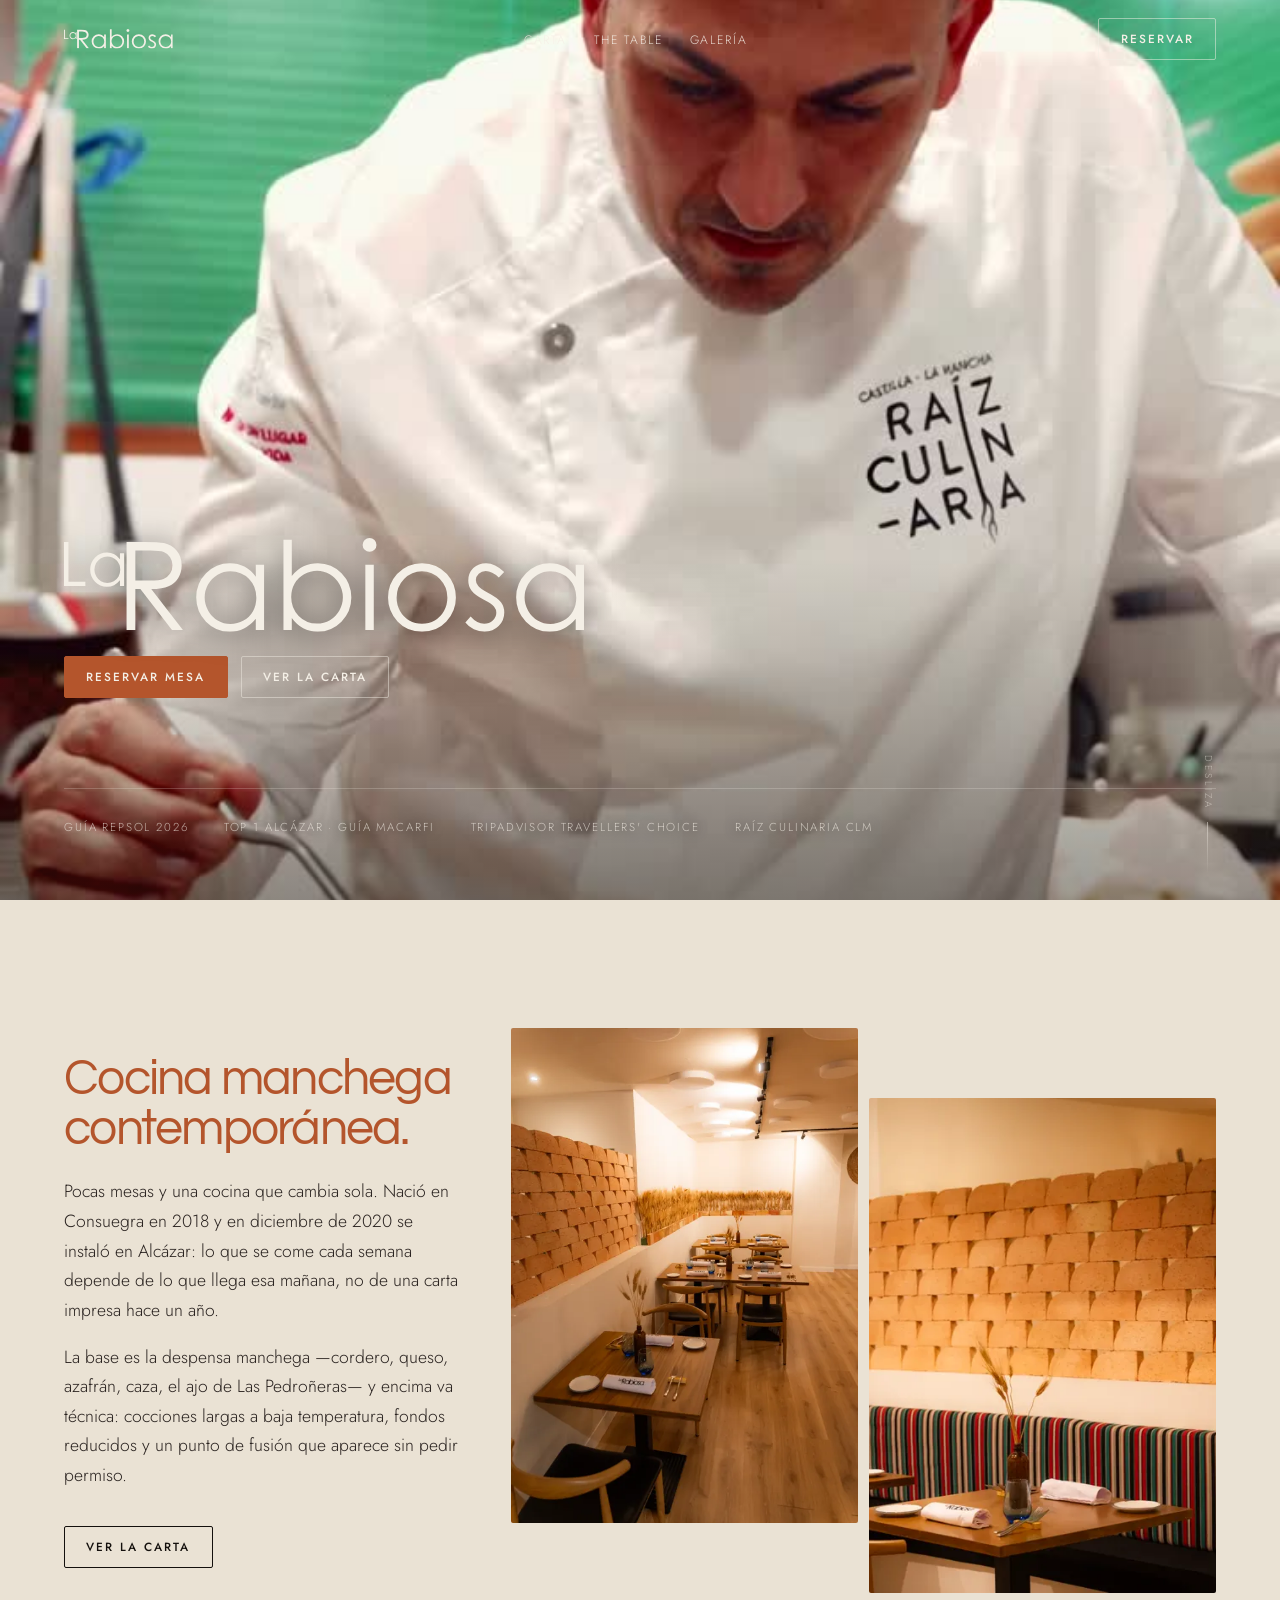
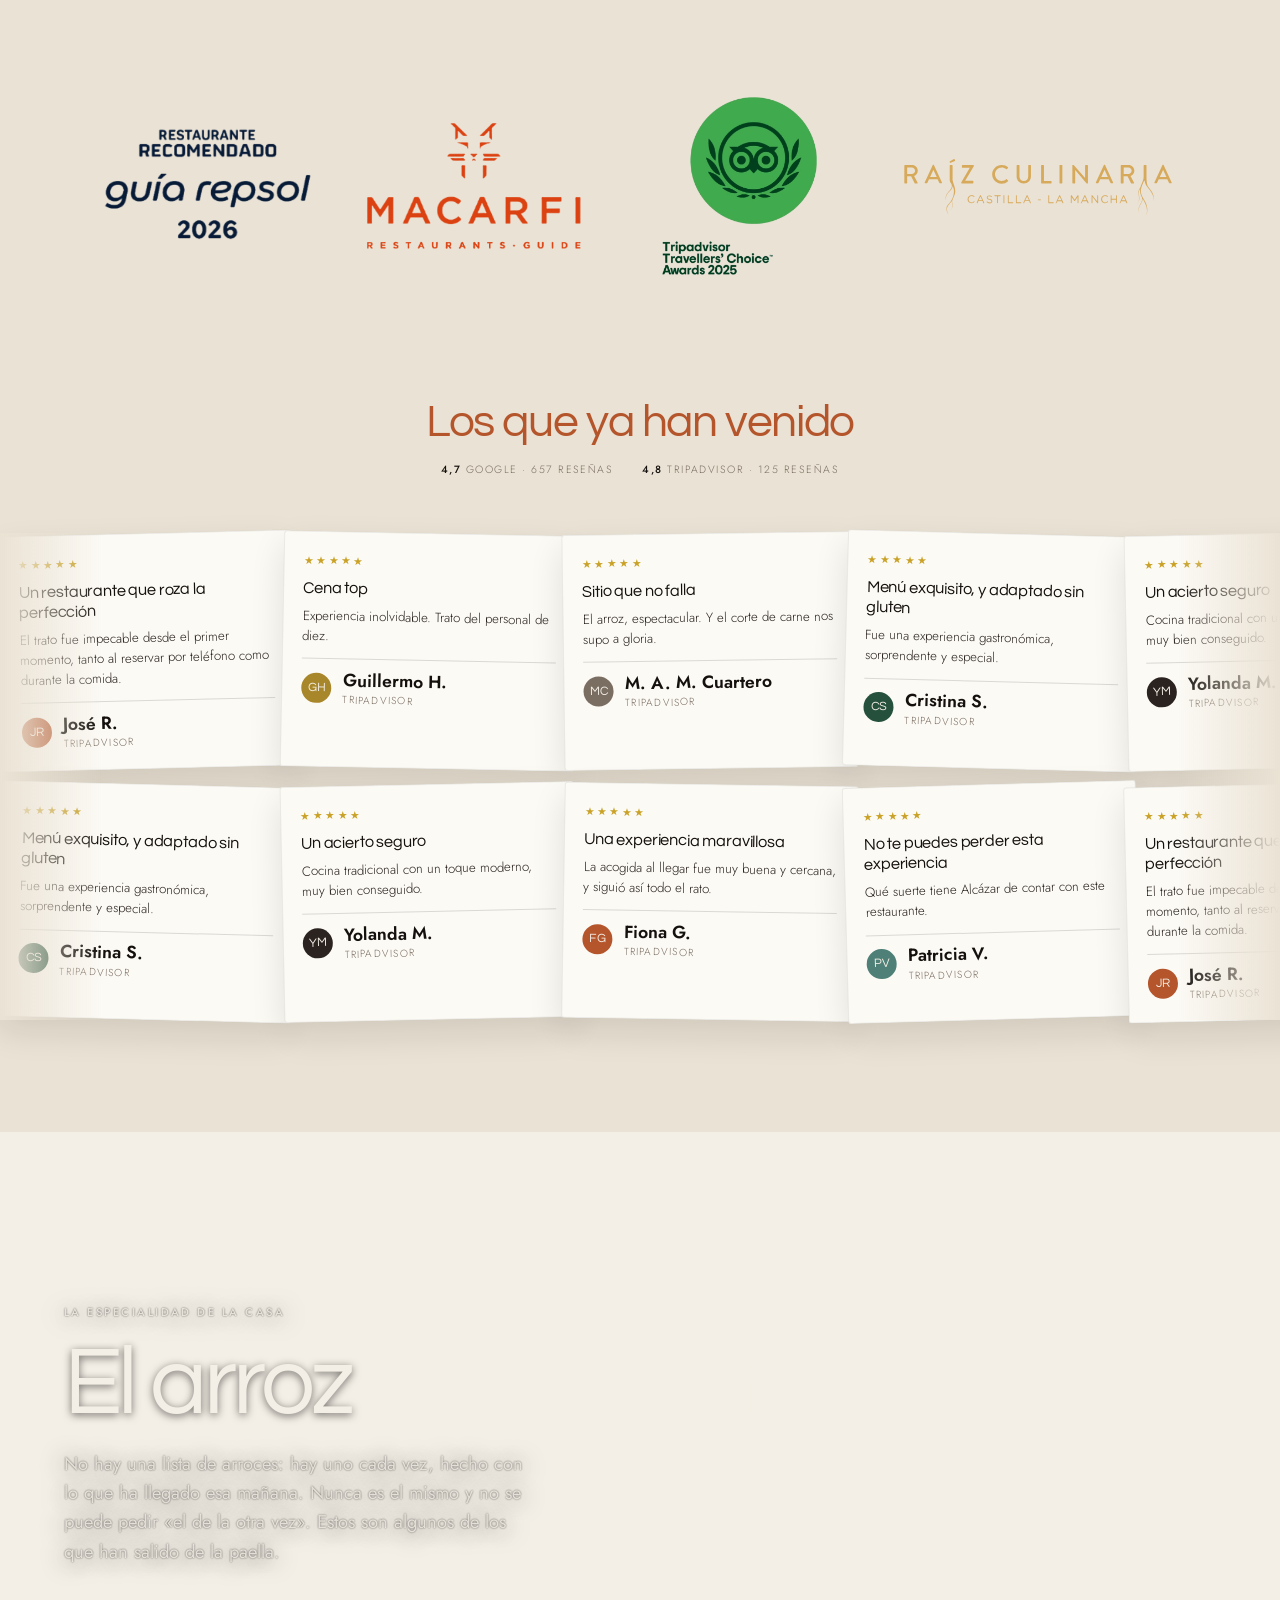
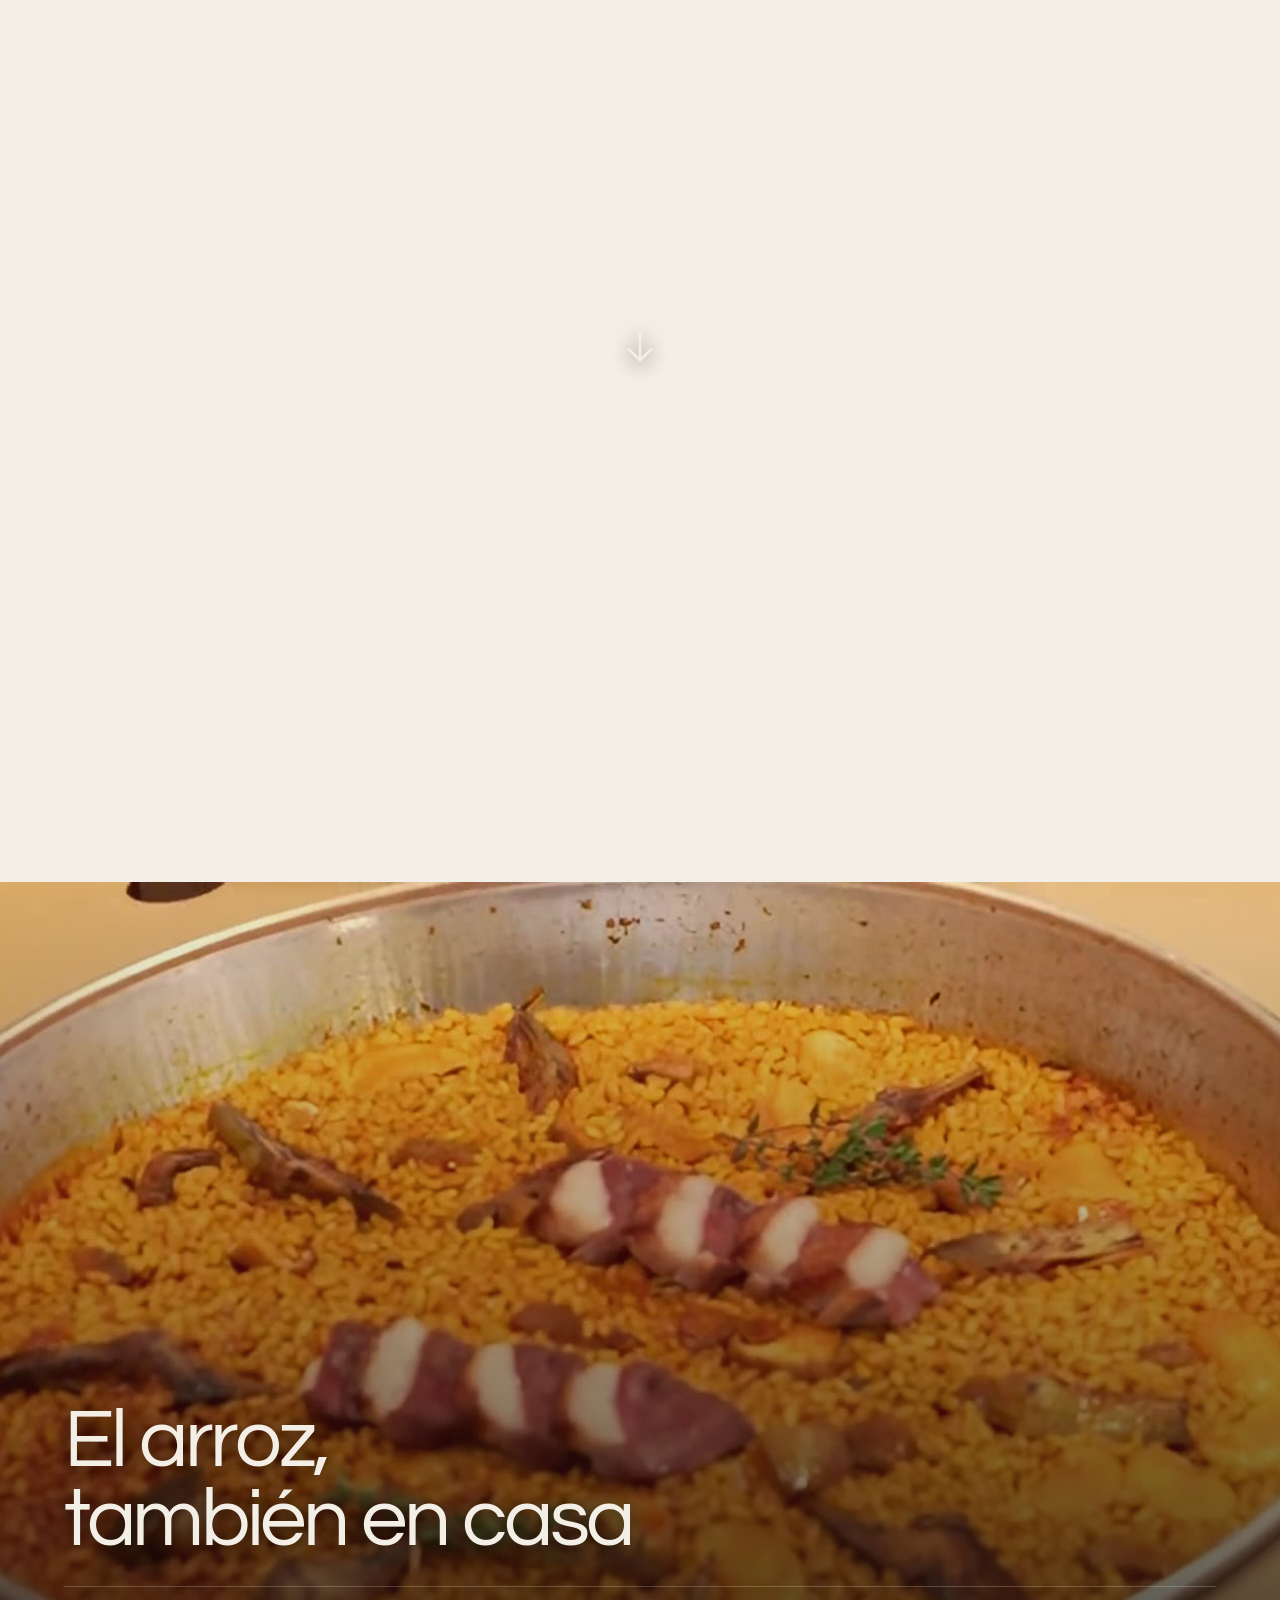
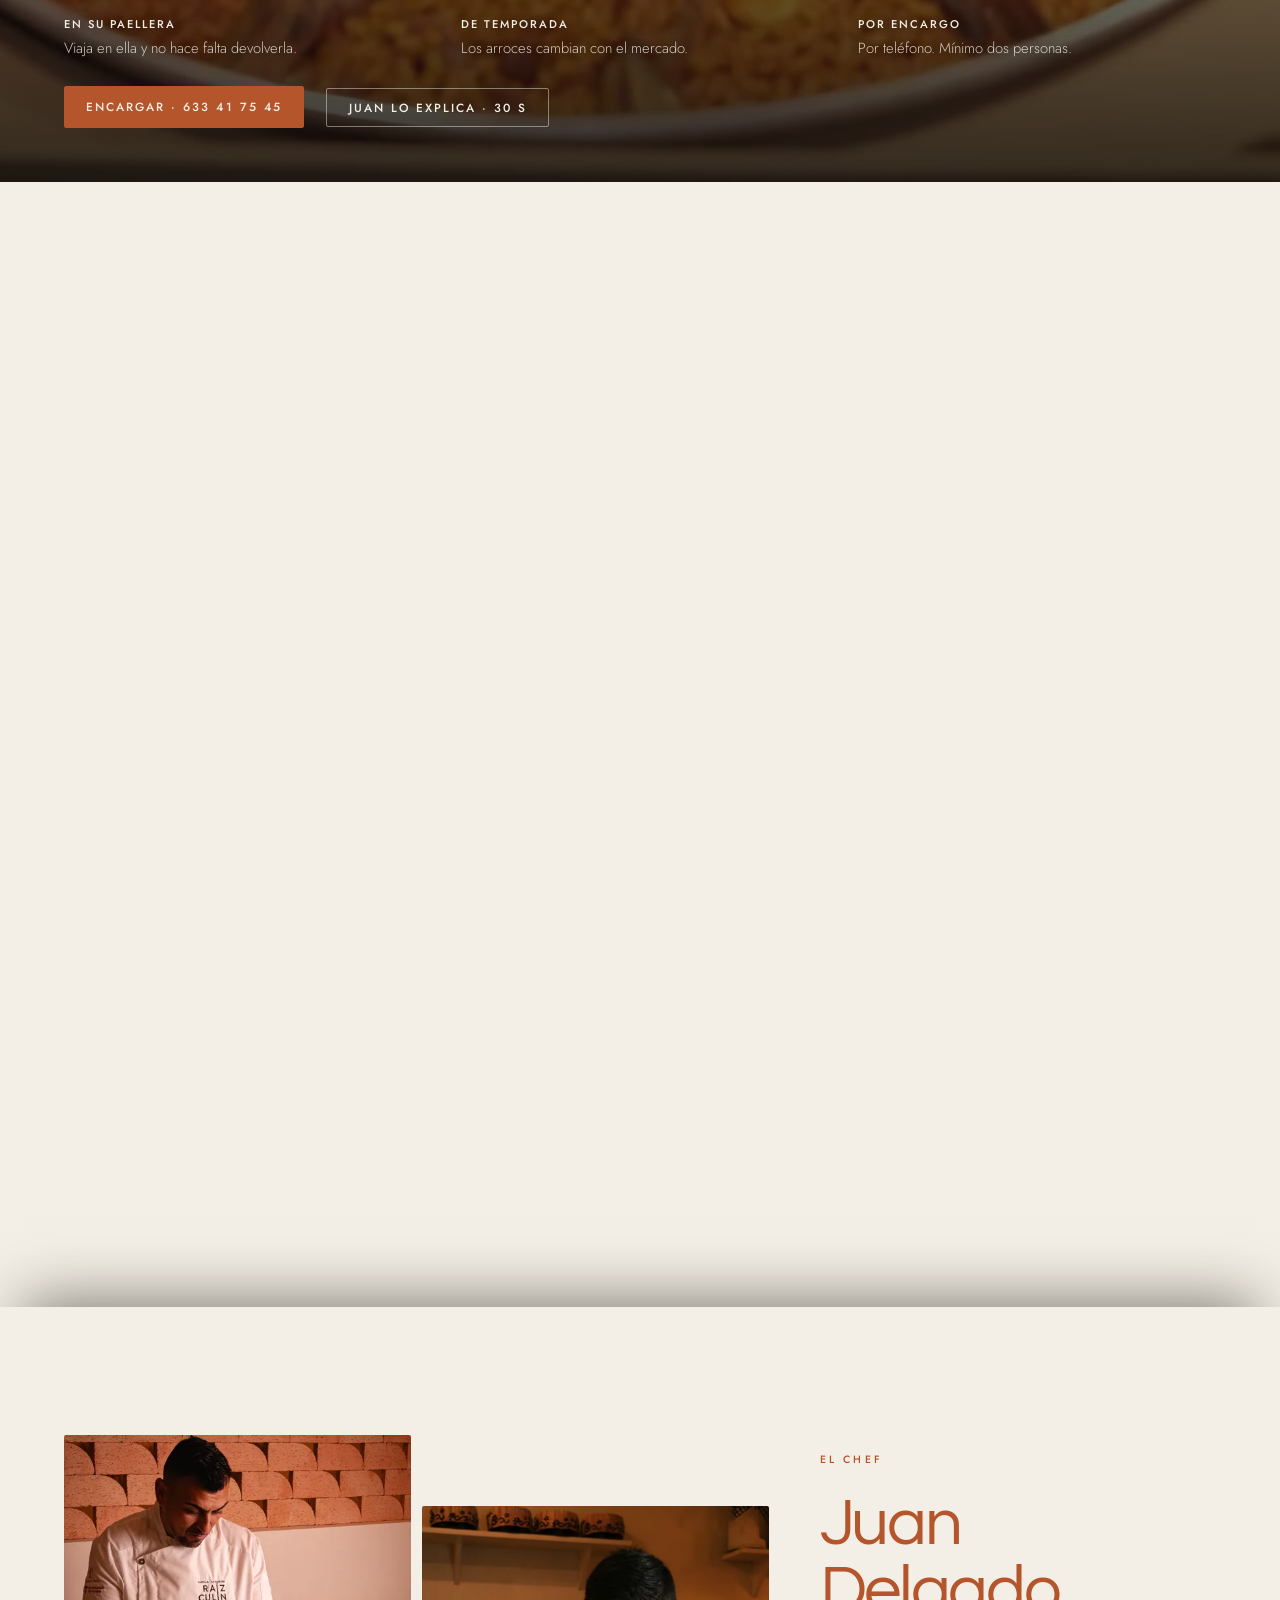
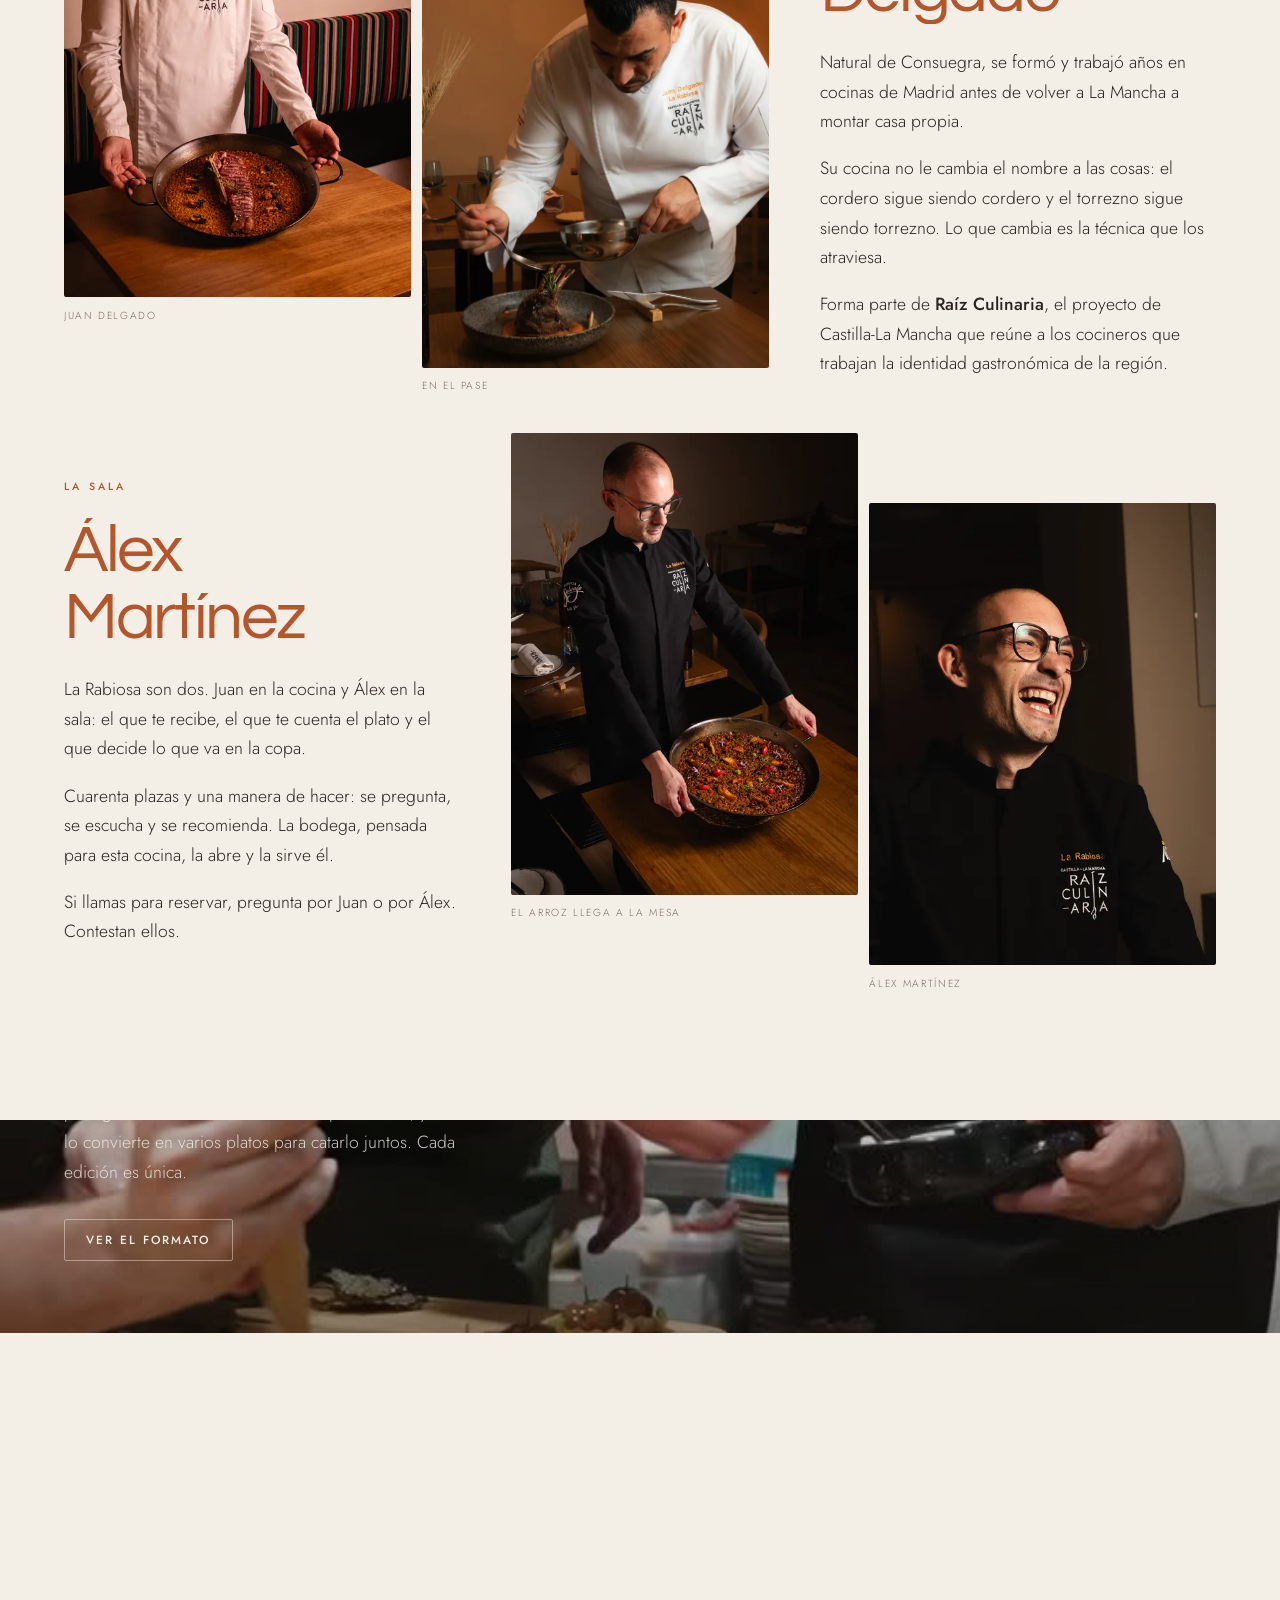
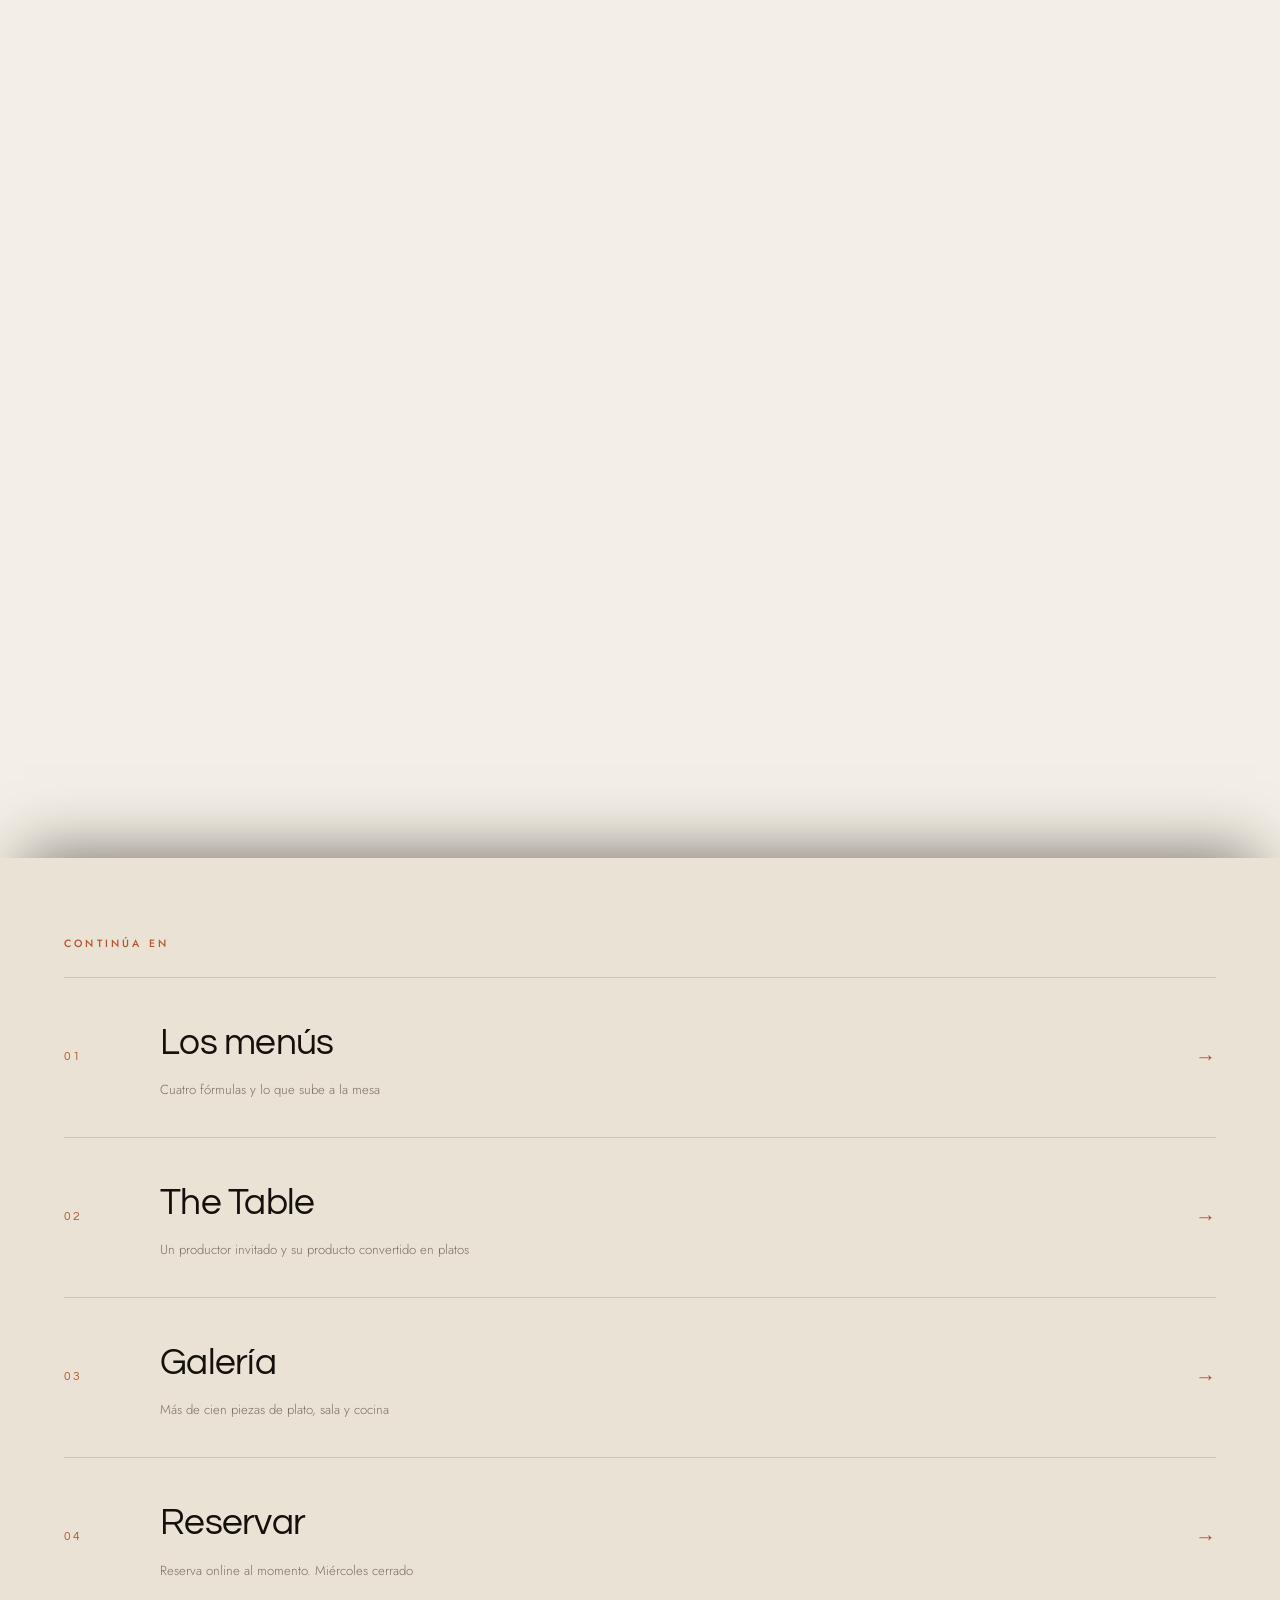
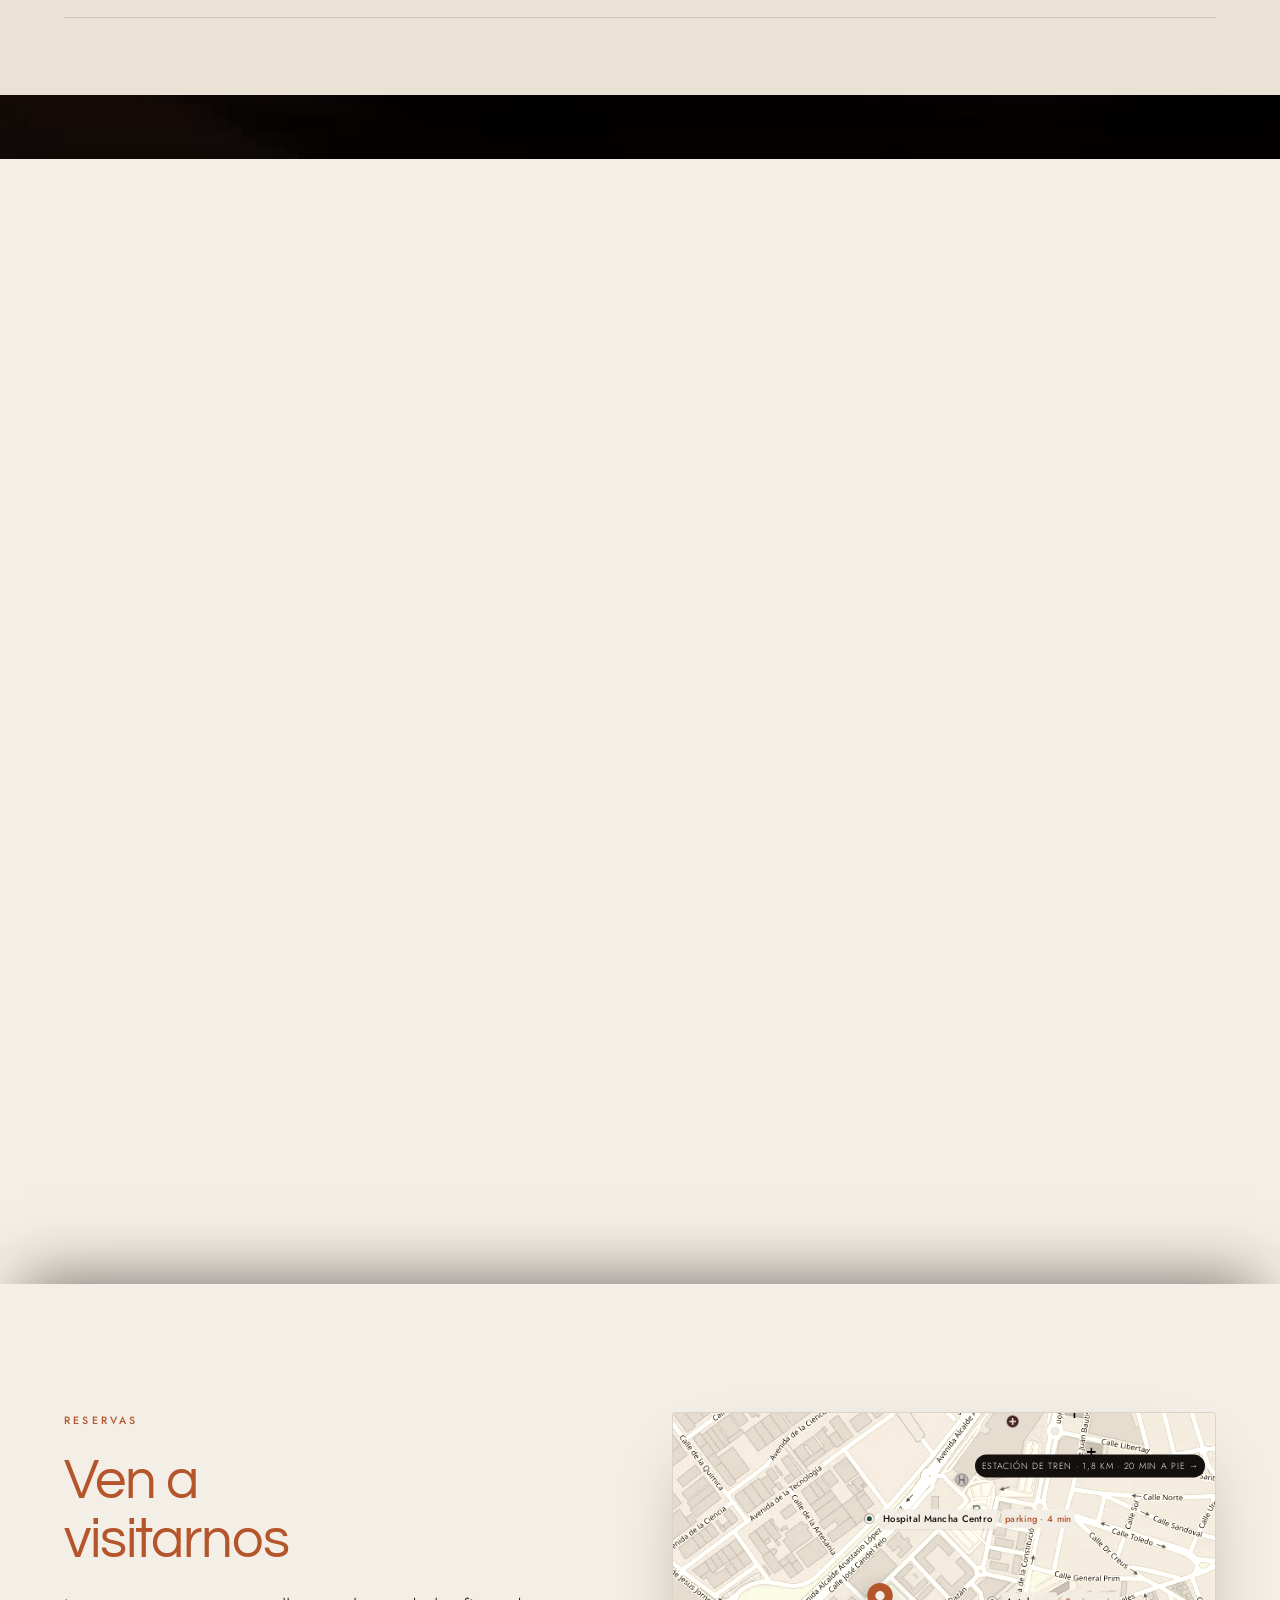
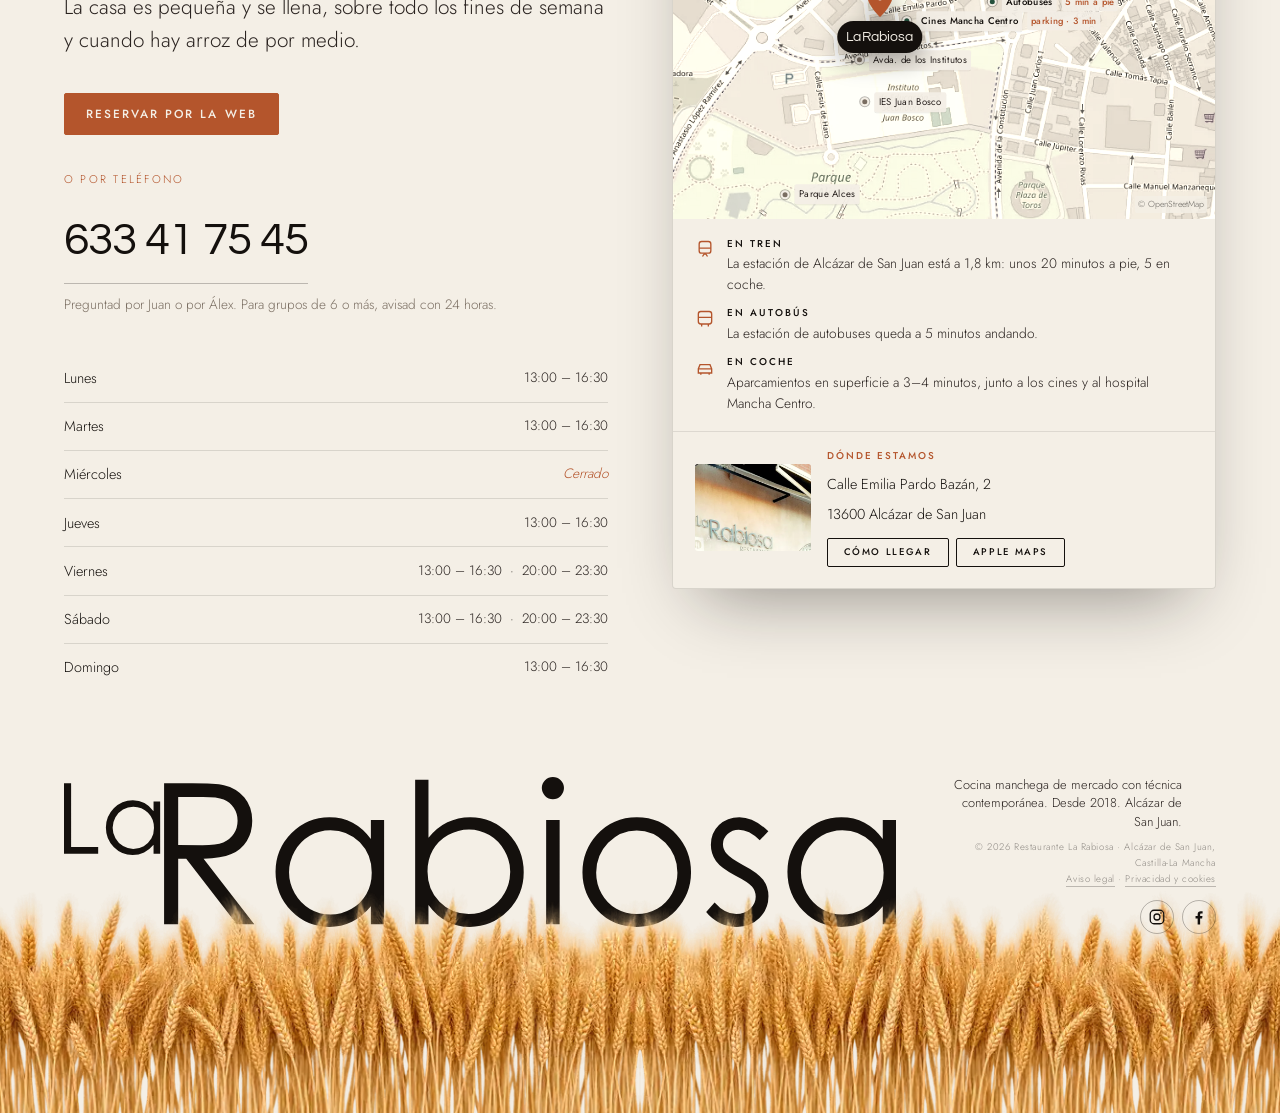
==== commit 1d826148: "Carta con foto propia, pantalla completa en móvil y título de arroces en blanco - Carta: la primera " ====
--- a/index.html
+++ b/index.html
@@ -14,7 +14,7 @@
 <meta name="twitter:card" content="summary_large_image">
 <link rel="preload" as="font" type="font/woff2" href="assets/fonts/questrial-latin.woff2" crossorigin>
 <link rel="preload" as="font" type="font/woff2" href="assets/fonts/jost-latin-var.woff2" crossorigin>
-<link rel="stylesheet" href="assets/css/site.css?v=20260917d">
+<link rel="stylesheet" href="assets/css/site.css?v=20260917g">
 <link rel="icon" href="assets/logo/favicon.svg" type="image/svg+xml">
 <link rel="icon" href="assets/logo/favicon-32.png" sizes="32x32" type="image/png">
 <link rel="apple-touch-icon" href="assets/logo/apple-touch-icon.png">
@@ -468,7 +468,6 @@
   <video muted loop playsinline preload="none" poster="assets/img/poster-llevar-bg.jpg?v=20260915r" data-lazy-video aria-hidden="true" data-src="assets/video/llevar-bg-720.mp4?v=20260915r" data-src-hd="assets/video/llevar-bg-wide.mp4?v=20260915r"></video>
   <div class="stage-veil llevar-veil2">
     <div class="stage-body">
-      <span class="eyebrow eyebrow--light">Para llevar</span>
       <h2>
         <span class="rl"><span>El arroz,</span></span>
         <span class="rl"><span><em>también en casa</em></span></span>
--- a/assets/css/site.css
+++ b/assets/css/site.css
@@ -1569,3 +1569,13 @@
 /* horarios: el tramo «20:00 – 23:30» no se parte en dos líneas */
 .foot-facts dd{text-wrap:pretty}
 .foot-facts .hr{white-space:nowrap}
+
+/* Bloques anclados (llevar, The Table, croqueta) siempre a pantalla completa: en móvil el .stage{88svh} dejaba una
+   franja clara debajo mientras estaban fijos, y con la barra de Safari recogida (svh < pantalla visible) crecía.
+   lvh cubre la pantalla grande; el velo sube el texto lo que tapa la barra cuando está desplegada. */
+.stage.stage--under,.bleed.bleed--under{height:100vh;height:100lvh}
+.stage--under .stage-veil{padding-bottom:calc(100lvh - 100svh)}
+/* Arroces para llevar: título entero en blanco y sin antetítulo (petición del cliente, 2026-09-17) */
+.llevar-e .stage-body h2{margin-top:0}
+.llevar-e .stage-body h2 em{color:var(--bone)}
+.llevar-e .stage-body h2 .rl.in{overflow:visible}   /* la sombra del texto no se recorta en un rectángulo al terminar la entrada */
